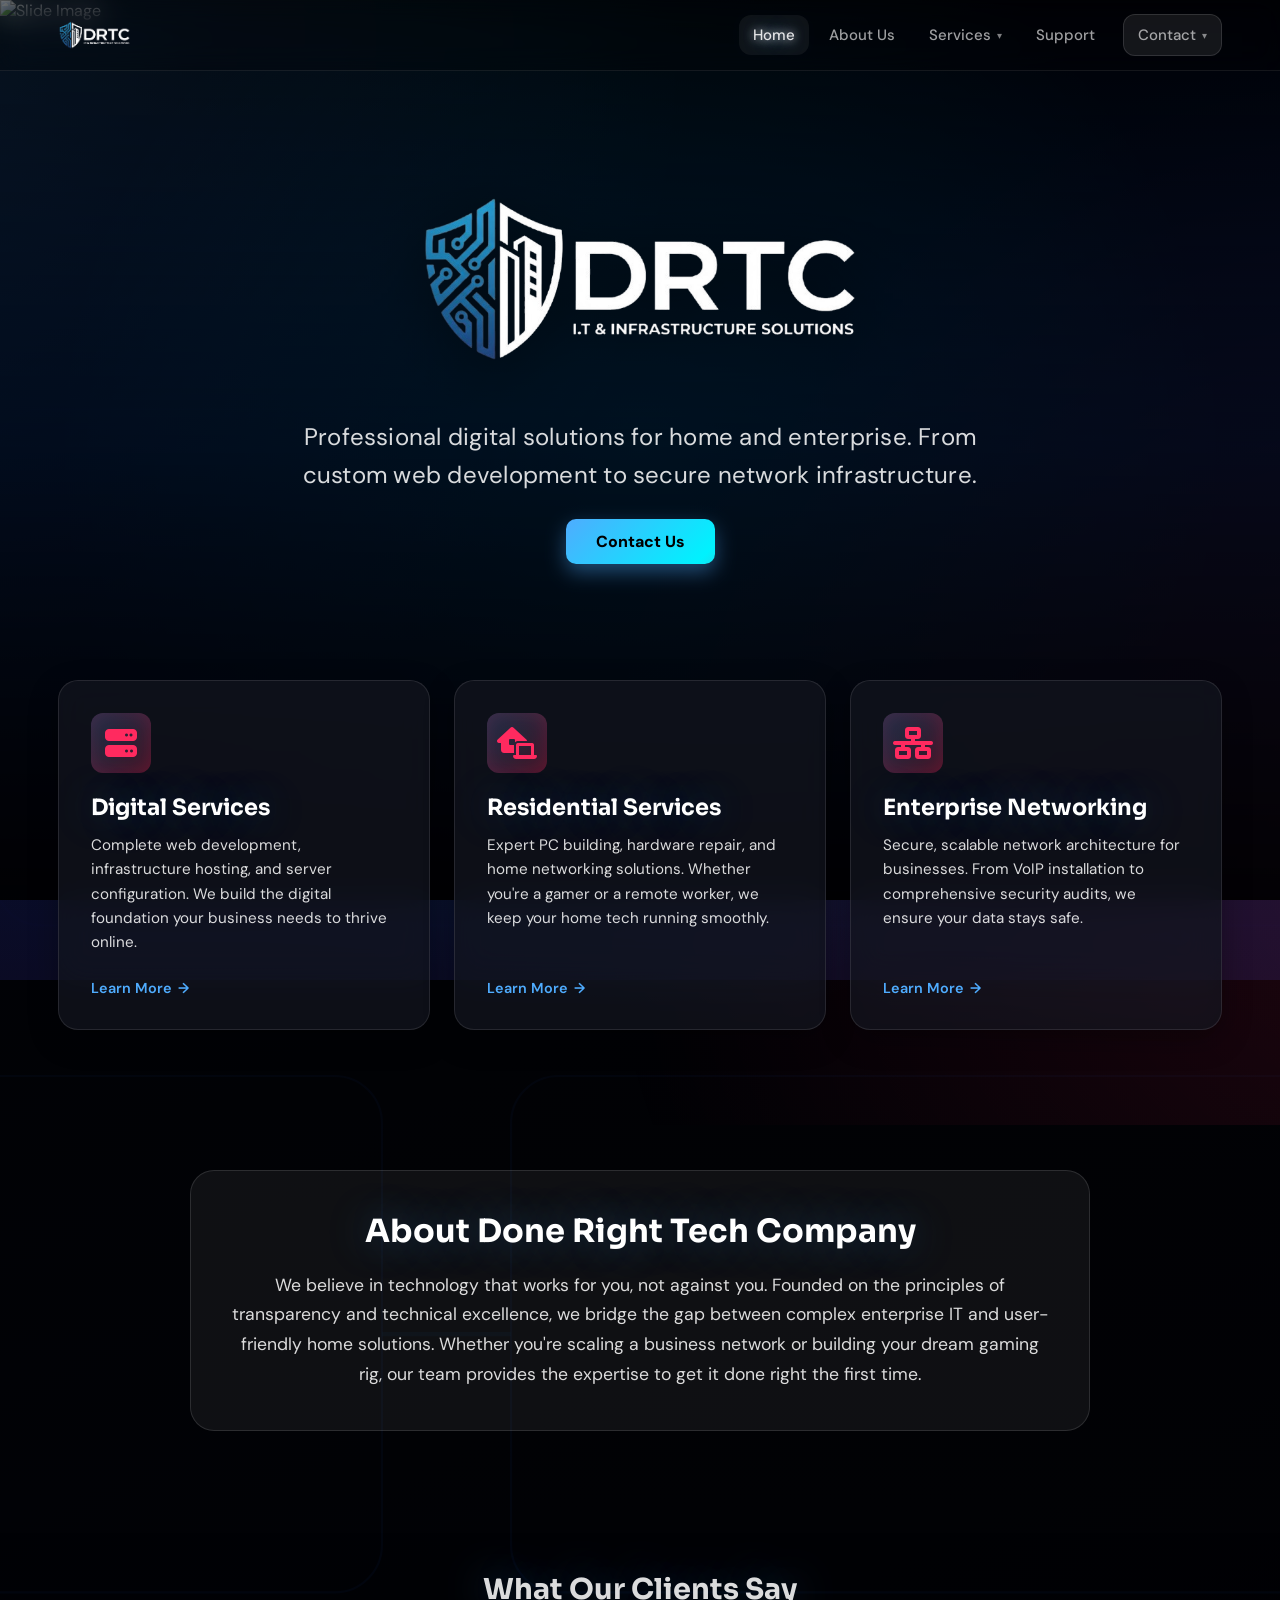
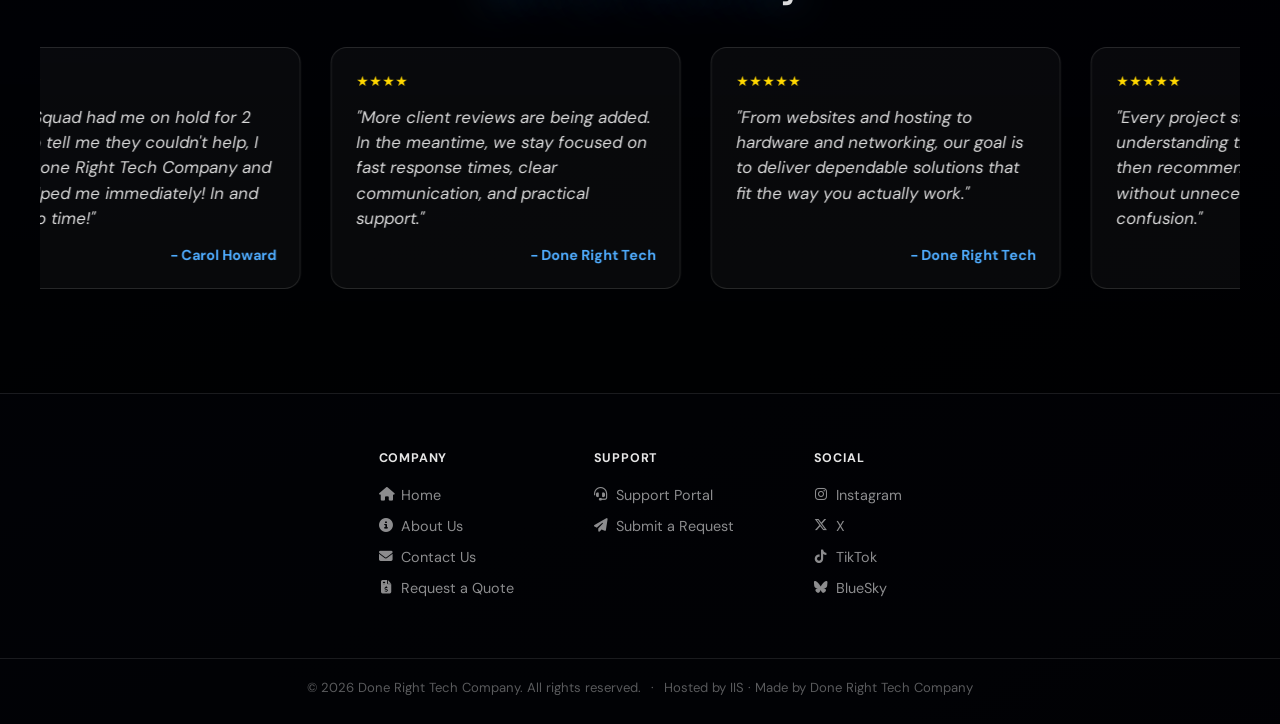
==== index.html @ 85711649 "Add files via upload" ====
<!DOCTYPE html>
<html lang="en">
<head>
    <meta charset="UTF-8">
    <meta name="viewport" content="width=device-width, initial-scale=1.0">
    <meta name="description" content="Done Right Tech Company delivers professional digital solutions for home and enterprise, custom web development, secure networking, PC building, and IT support. Right here in the Province of Nova Scotia, Canada.">
    <title>Done Right Tech Company</title>
    <link rel="icon" href="images/favicon.png" type="image/png">
    

    <link rel="stylesheet" href="css/global-spice.css?v=9">
    <link rel="stylesheet" href="css/footer.css">
    <link rel="stylesheet" href="https://cdnjs.cloudflare.com/ajax/libs/font-awesome/6.7.2/css/all.min.css">

    <link rel="stylesheet" href="css/style.css">
</head>
<body>
<a href="#main-content" class="skip-link">Skip to main content</a>
<header class="navbar" id="navbar">
  <div class="navInner">
    <a class="brand" href="index.html">
        <img src="images/DRTC-Logo.png" alt="DRTC">
        <span style="display:none;">DRTC</span>
    </a>

    <button class="hamburger" id="hamburger" aria-label="Toggle menu" aria-expanded="false">
      <span></span>
      <span></span>
      <span></span>
    </button>

    <nav class="navLinks" aria-label="Primary navigation" id="navLinks">
      <a class="navLink active" href="index.html">Home</a>
            <a class="navLink" href="pages/company/about.html">About Us</a>

      <div class="navItem hasDropdown">
                <a class="navLink navLinkBtn" href="pages/services/services.html" aria-haspopup="true">
          Services
          <span class="chev">▾</span>
        </a>
        
        <div class="dropdown" role="menu" aria-label="Services menu">

          <div class="dropItem hasSubmenu" role="none">
                        <a class="dropItemBtn mainBtn" href="pages/services/services.html#ds-main" aria-haspopup="true">
              Digital Services 
              <span class="arrow">›</span>
            </a>
            <div class="submenu" role="menu">
                            <a class="subItem" href="pages/services/services.html?open=web-development" role="menuitem">Web Development</a>
                            <a class="subItem" href="pages/services/services.html?open=infrastructure-hosting" role="menuitem">Infrastructure Hosting</a>
                            <a class="subItem" href="pages/services/services.html?open=server-configuration" role="menuitem">Server Configuration</a>
            </div>
          </div>

          <div class="dropItem hasSubmenu" role="none">
                        <a class="dropItemBtn mainBtn" href="pages/services/services.html#rs-main" aria-haspopup="true">
              Residential Services 
              <span class="arrow">›</span>
            </a>
            <div class="submenu" role="menu">
                            <a class="subItem" href="pages/services/services.html?open=pc-building" role="menuitem">PC Planning & Building</a>
                            <a class="subItem" href="pages/services/services.html?open=hardware-support" role="menuitem">Hardware Support & Repair</a>
                            <a class="subItem" href="pages/services/services.html?open=software-support" role="menuitem">Software Installation & Support</a>
            </div>
          </div>

          <div class="dropItem hasSubmenu" role="none">
                        <a class="dropItemBtn mainBtn" href="pages/services/services.html#en-main" aria-haspopup="true">
              Networking
              <span class="arrow">›</span>
            </a>
            <div class="submenu" role="menu">
                            <a class="subItem" href="pages/services/services.html?open=enterprise-networking" role="menuitem">Enterprise Networking</a>
                            <a class="subItem" href="pages/services/services.html?open=home-networking" role="menuitem">Home Networking</a>
                            <a class="subItem" href="pages/services/services.html?open=voip-setup" role="menuitem">VoIP Setup & Installation</a>
            </div>
          </div>

        </div> </div>

      <a class="navLink" href="pages/support/support.html">Support</a>
            <div class="navItem hasDropdown">
                <a class="navLink navLinkBtn cta" href="pages/company/contact.html" aria-haspopup="true">
                    Contact
                    <span class="chev">▾</span>
                </a>
                <div class="dropdown" role="menu" aria-label="Contact menu">
                    <a class="dropItem" href="pages/company/contact.html" role="menuitem">Contact Us</a>
                    <a class="dropItem" href="pages/company/request-a-quote.html" role="menuitem">Request a Quote</a>
                </div>
            </div>
    </nav>
  </div>
</header>

<main id="main-content">
    <!-- IMAGE CAROUSEL SECTION -->
    <section class="carousel-container" id="carouselContainer">
        <!-- Overlay for text readability -->
        <div class="carousel-overlay"></div>
        
        <!-- Text Content -->
        <div class="carousel-content">
            <!-- LOGO IMAGE -->
            <img src="images/DRTC-Logo.png" alt="Done Right Tech Company" class="carousel-logo">
            
            <p class="carousel-subtitle">Professional digital solutions for home and enterprise. From custom web development to secure network infrastructure.</p>
            <a href="pages/company/contact.html" class="primary-btn">Contact Us</a>
        </div>

        <!-- Slides will be injected here by Javascript -->
    </section>

    <!-- SERVICES PREVIEW SECTION -->
    <section class="section-wrapper">
        <div class="services-grid">
            
            <!-- Card 1: Digital Services -->
            <article class="service-card reveal delay-100">
                <div class="service-icon"><i class="fa-solid fa-server"></i></div>
                <h2 class="service-title">Digital Services</h2>
                <p class="service-desc">Complete web development, infrastructure hosting, and server configuration. We build the digital foundation your business needs to thrive online.</p>
                <a href="pages/services/services.html#ds-main" class="service-link">Learn More <span>&rarr;</span></a>
            </article>

            <!-- Card 2: Residential Services -->
            <article class="service-card reveal delay-200">
                <div class="service-icon"><i class="fa-solid fa-house-laptop"></i></div>
                <h2 class="service-title">Residential Services</h2>
                <p class="service-desc">Expert PC building, hardware repair, and home networking solutions. Whether you're a gamer or a remote worker, we keep your home tech running smoothly.</p>
                <a href="pages/services/services.html#rs-main" class="service-link">Learn More <span>&rarr;</span></a>
            </article>

            <!-- Card 3: Enterprise Networking -->
            <article class="service-card reveal delay-300">
                <div class="service-icon"><i class="fa-solid fa-network-wired"></i></div>
                <h2 class="service-title">Enterprise Networking</h2>
                <p class="service-desc">Secure, scalable network architecture for businesses. From VoIP installation to comprehensive security audits, we ensure your data stays safe.</p>
                <a href="pages/services/services.html#en-main" class="service-link">Learn More <span>&rarr;</span></a>
            </article>

        </div>
    </section>

    <!-- ABOUT US SECTION -->
    <section class="about-section">
        <div class="about-container reveal">
            <h2 class="about-title">About Done Right Tech Company</h2>
            <p class="about-text">
                We believe in technology that works for you, not against you. Founded on the principles of transparency and technical excellence, we bridge the gap between complex enterprise IT and user-friendly home solutions. Whether you're scaling a business network or building your dream gaming rig, our team provides the expertise to get it done right the first time.
            </p>
        </div>
    </section>

    <!-- REVIEW CAROUSEL -->
    <section id="reviews-carousel" class="reviews-section reveal delay-100" aria-label="Client reviews" role="region">
        <h3 class="reviews-header">What Our Clients Say</h3>
        <div class="reviews-slider-viewport" id="reviewsViewport" aria-label="Scrollable reviews - drag to scroll">
            <div class="reviews-slider-track" id="reviewsTrack">
                <div class="review-card">
                    <div class="stars">★★★★★</div>
                    <p class="review-text">"Geek-Squad had me on hold for 2 hours to tell me they couldn't help, I called Done Right Tech Company and they helped me immediately! In and out in no time!"</p>
                    <div class="review-author">- Carol Howard</div>
                </div>
                <div class="review-card">
                    <div class="stars">★★★★</div>
                    <p class="review-text">"More client reviews are being added. In the meantime, we stay focused on fast response times, clear communication, and practical support."</p>
                    <div class="review-author">- Done Right Tech</div>
                </div>
                <div class="review-card">
                    <div class="stars">★★★★★</div>
                    <p class="review-text">"From websites and hosting to hardware and networking, our goal is to deliver dependable solutions that fit the way you actually work."</p>
                    <div class="review-author">- Done Right Tech</div>
                </div>
                <div class="review-card">
                    <div class="stars">★★★★★</div>
                    <p class="review-text">"Every project starts with understanding the problem properly, then recommending the right fix without unnecessary upselling or confusion."</p>
                    <div class="review-author">- Done Right Tech</div>
                </div>
                <div class="review-card">
                    <div class="stars">★★★★</div>
                    <p class="review-text">"Need help with support, upgrades, or infrastructure planning? Request a quote and we will scope the work around your needs, timeline, and budget."</p>
                    <div class="review-author">- Done Right Tech</div>
                </div>
                <!-- Duplicate set for seamless loop -->
                <div class="review-card">
                    <div class="stars">★★★★★</div>
                    <p class="review-text">"Geek-Squad had me on hold for 2 hours to tell me they couldn't help, I called Done Right Tech Company and they helped me immediately! In and out in no time!"</p>
                    <div class="review-author">- Carol Howard</div>
                </div>
                <div class="review-card">
                    <div class="stars">★★★★</div>
                    <p class="review-text">"More client reviews are being added. In the meantime, we stay focused on fast response times, clear communication, and practical support."</p>
                    <div class="review-author">- Done Right Tech</div>
                </div>
                <div class="review-card">
                    <div class="stars">★★★★★</div>
                    <p class="review-text">"From websites and hosting to hardware and networking, our goal is to deliver dependable solutions that fit the way you actually work."</p>
                    <div class="review-author">- Done Right Tech</div>
                </div>
                <div class="review-card">
                    <div class="stars">★★★★★</div>
                    <p class="review-text">"Every project starts with understanding the problem properly, then recommending the right fix without unnecessary upselling or confusion."</p>
                    <div class="review-author">- Done Right Tech</div>
                </div>
                <div class="review-card">
                    <div class="stars">★★★★</div>
                    <p class="review-text">"Need help with support, upgrades, or infrastructure planning? Request a quote and we will scope the work around your needs, timeline, and budget."</p>
                    <div class="review-author">- Done Right Tech</div>
                </div>
            </div>
        </div>
    </section>

</main>

<hr style="border: none; border-top: 1px solid rgba(255,255,255,0.1); margin: 0;">

<footer style="padding: 56px 18px 0; color: rgba(255,255,255,0.55); font-size: 0.9rem; font-family: 'DM Sans', system-ui, sans-serif;">
    <div style="max-width: 1200px; margin: auto; display: flex; flex-wrap: wrap; justify-content: center; gap: 60px 80px; padding-bottom: 48px;">

        <div>
            <h4 style="color: #fff; font-size: 0.78rem; font-weight: 700; text-transform: uppercase; letter-spacing: 0.8px; margin-bottom: 20px; opacity: 0.9;">Company</h4>
            <a href="index.html" style="display:flex;align-items:center;justify-content:flex-start;gap:8px;color:rgba(255,255,255,0.55);text-decoration:none;margin-bottom:13px;transition:color 0.18s;" onmouseover="this.style.color='#fff'" onmouseout="this.style.color='rgba(255,255,255,0.55)'"><i class="fa-solid fa-house" style="font-size:0.85rem;width:14px;text-align:center;"></i>Home</a>
            <a href="pages/company/about.html" style="display:flex;align-items:center;justify-content:flex-start;gap:8px;color:rgba(255,255,255,0.55);text-decoration:none;margin-bottom:13px;transition:color 0.18s;" onmouseover="this.style.color='#fff'" onmouseout="this.style.color='rgba(255,255,255,0.55)'"><i class="fa-solid fa-circle-info" style="font-size:0.85rem;width:14px;text-align:center;"></i>About Us</a>
            <a href="pages/company/contact.html" style="display:flex;align-items:center;justify-content:flex-start;gap:8px;color:rgba(255,255,255,0.55);text-decoration:none;margin-bottom:13px;transition:color 0.18s;" onmouseover="this.style.color='#fff'" onmouseout="this.style.color='rgba(255,255,255,0.55)'"><i class="fa-solid fa-envelope" style="font-size:0.85rem;width:14px;text-align:center;"></i>Contact Us</a>
            <a href="pages/company/request-a-quote.html" style="display:flex;align-items:center;justify-content:flex-start;gap:8px;color:rgba(255,255,255,0.55);text-decoration:none;margin-bottom:13px;transition:color 0.18s;" onmouseover="this.style.color='#fff'" onmouseout="this.style.color='rgba(255,255,255,0.55)'"><i class="fa-solid fa-file-invoice-dollar" style="font-size:0.85rem;width:14px;text-align:center;"></i>Request a Quote</a>
        </div>

        <div>
            <h4 style="color: #fff; font-size: 0.78rem; font-weight: 700; text-transform: uppercase; letter-spacing: 0.8px; margin-bottom: 20px; opacity: 0.9;">Support</h4>
            <a href="pages/support/support.html" style="display:flex;align-items:center;justify-content:flex-start;gap:8px;color:rgba(255,255,255,0.55);text-decoration:none;margin-bottom:13px;transition:color 0.18s;" onmouseover="this.style.color='#fff'" onmouseout="this.style.color='rgba(255,255,255,0.55)'"><i class="fa-solid fa-headset" style="font-size:0.85rem;width:14px;text-align:center;"></i>Support Portal</a>
            <a href="pages/company/request-a-quote.html" style="display:flex;align-items:center;justify-content:flex-start;gap:8px;color:rgba(255,255,255,0.55);text-decoration:none;margin-bottom:13px;transition:color 0.18s;" onmouseover="this.style.color='#fff'" onmouseout="this.style.color='rgba(255,255,255,0.55)'"><i class="fa-solid fa-paper-plane" style="font-size:0.85rem;width:14px;text-align:center;"></i>Submit a Request</a>
        </div>

        <div>
            <h4 style="color: #fff; font-size: 0.78rem; font-weight: 700; text-transform: uppercase; letter-spacing: 0.8px; margin-bottom: 20px; opacity: 0.9;">Social</h4>
            <a href="https://www.instagram.com/donerighttechco" target="_blank" rel="noopener" style="display:flex;align-items:center;justify-content:flex-start;gap:8px;color:rgba(255,255,255,0.55);text-decoration:none;margin-bottom:13px;transition:color 0.18s;" onmouseover="this.style.color='#fff'" onmouseout="this.style.color='rgba(255,255,255,0.55)'"><i class="fa-brands fa-instagram" style="font-size:0.85rem;width:14px;text-align:center;"></i>Instagram</a>
            <a href="https://x.com/donerighttechco" target="_blank" rel="noopener" style="display:flex;align-items:center;justify-content:flex-start;gap:8px;color:rgba(255,255,255,0.55);text-decoration:none;margin-bottom:13px;transition:color 0.18s;" onmouseover="this.style.color='#fff'" onmouseout="this.style.color='rgba(255,255,255,0.55)'"><i class="fa-brands fa-x-twitter" style="font-size:0.85rem;width:14px;text-align:center;"></i>X</a>
            <a href="https://www.tiktok.com/@donerighttechco" target="_blank" rel="noopener" style="display:flex;align-items:center;justify-content:flex-start;gap:8px;color:rgba(255,255,255,0.55);text-decoration:none;margin-bottom:13px;transition:color 0.18s;" onmouseover="this.style.color='#fff'" onmouseout="this.style.color='rgba(255,255,255,0.55)'"><i class="fa-brands fa-tiktok" style="font-size:0.85rem;width:14px;text-align:center;"></i>TikTok</a>
            <a href="https://bsky.app/profile/done-righttechco.bsky.social" target="_blank" rel="noopener" style="display:flex;align-items:center;justify-content:flex-start;gap:8px;color:rgba(255,255,255,0.55);text-decoration:none;margin-bottom:13px;transition:color 0.18s;" onmouseover="this.style.color='#fff'" onmouseout="this.style.color='rgba(255,255,255,0.55)'"><i class="fa-brands fa-bluesky" style="font-size:0.85rem;width:14px;text-align:center;"></i>BlueSky</a>
        </div>

    </div>
    <div style="border-top: 1px solid rgba(255,255,255,0.1); margin: 0 -18px; padding: 20px 18px 28px; text-align: center; font-size: 0.82rem; color: rgba(255,255,255,0.35);">
        <span>&copy; 2026 Done Right Tech Company. All rights reserved.</span><span style="margin: 0 10px;">&middot;</span><span>Hosted by IIS &middot; Made by Done Right Tech Company</span>
    </div>
</footer>




    <script src="js/script.js"></script>
</body>
</html>
---- css/global-spice.css ----
﻿/* ================= GLOBAL SPICE & PIZAZZ ================= */

/* Animated drifting background orbs */
body::after {
    content: "";
    position: fixed;
    top: 50%;
    left: 50%;
    width: 150vw;
    height: 150vh;
    transform: translate(-50%, -50%);
    background: 
        radial-gradient(circle at 10% 20%, rgba(79, 172, 254, 0.15) 0%, transparent 40%),
        radial-gradient(circle at 90% 80%, rgba(255, 42, 95, 0.12) 0%, transparent 40%),
        radial-gradient(circle at 50% 50%, rgba(0, 242, 254, 0.1) 0%, transparent 50%);
    pointer-events: none;
    z-index: -1;
    animation: drift 20s infinite alternate linear;
    mix-blend-mode: screen;
}

@keyframes drift {
    0% { transform: translate(-50%, -50%) rotate(0deg) scale(1); }
    50% { transform: translate(-45%, -55%) rotate(10deg) scale(1.1); }
    100% { transform: translate(-55%, -45%) rotate(-10deg) scale(0.9); }
}

/* Enhanced bouncy card hover states with multi-color neon shadows */
.card, .service-card, .value-card, .stat-card, .team-card, .footer-col {
    transition: transform 0.4s cubic-bezier(0.175, 0.885, 0.32, 1.275), box-shadow 0.4s ease, border-color 0.4s ease !important;
}

.card:hover, .service-card:hover, .value-card:hover, .stat-card:hover, .team-card:hover, .footer-col:hover {
    box-shadow: 0 15px 35px rgba(79, 172, 254, 0.25), 0 0 25px rgba(79, 172, 254, 0.15) !important;
    border-color: rgba(79, 172, 254, 0.5) !important;
    transform: translateY(-8px) scale(1.02) !important;
}

/* Titles that pop a bit more with ambient text glow */
h1, h2, h3 {
    text-shadow: 0 0 40px rgba(79, 172, 254, 0.35);
}

/* Extra animated gradient flair on call-to-actions */
.primary-btn, .cta-btn, .services-action-btn.primary, button[type="submit"] {
    background: linear-gradient(135deg, #4facfe 0%, #00f2fe 30%, #ff2a5f 70%, #ff7b9c 100%) !important;
    background-size: 300% 300% !important;
    animation: gradientShift 6s ease infinite !important;
    border: none !important;
    box-shadow: 0 8px 20px rgba(79, 172, 254, 0.4) !important;
    color: #000 !important;
    font-weight: 800 !important;
}

.primary-btn:hover, .cta-btn:hover, .services-action-btn.primary:hover, button[type="submit"]:hover {
    box-shadow: 0 12px 30px rgba(79, 172, 254, 0.6) !important;
    transform: translateY(-4px) scale(1.05) !important;
    color: #fff !important;
}

@keyframes gradientShift {
    0% { background-position: 0% 50%; }
    50% { background-position: 100% 50%; }
    100% { background-position: 0% 50%; }
}

/* Navlink active/hover glow */
.navLink:hover, .navLink.active {
    text-shadow: 0 0 10px rgba(255, 255, 255, 0.8), 0 0 20px rgba(79, 172, 254, 0.6);
}

/* Sub-text gradient sweep to replace flat colors */
.sub-head, .subtitle, .team-role {
    background: linear-gradient(90deg, #4facfe, #ff2a5f, #4facfe);
    background-size: 200% auto;
    -webkit-background-clip: text;
    -webkit-text-fill-color: transparent;
    animation: shine 4s linear infinite;
    display: inline-block;
}

@keyframes shine {
    to { background-position: 200% center; }
}

/* Spice up the primary icons / SVGs */
.service-icon, .icon-box {
    background: linear-gradient(135deg, rgba(79, 172, 254, 0.2), rgba(255, 42, 95, 0.2)) !important;
    color: #ff2a5f !important;
    box-shadow: 0 0 20px rgba(255, 42, 95, 0.2) inset;
}

/* ========================================================= */
/* ============= UI & INFORMATION CLEANUP ================== */
/* ========================================================= */

/* Form fixes for Contact/RaQ Pages */
.form-wrapper, .call-section {
    background: #0f121a !important; /* Solid dark base to prevent transparency bleed */
    border: 1px solid rgba(79, 172, 254, 0.2);
    border-radius: 12px;
    padding: 30px;
    color: rgba(255, 255, 255, 0.9);
}

.fs-input, .fs-textarea, .form-control {
    background: rgba(0, 0, 0, 0.6) !important;
    border: 1px solid #334155 !important;
    color: #fff !important;
}

.fs-input:focus, .fs-textarea:focus, .form-control:focus {
    border-color: #4facfe !important;
    box-shadow: 0 0 10px rgba(79, 172, 254, 0.3) !important;
}

/* Service Page Heading Fixes */
.category-header h2 {
    background: none !important;
    color: #fff !important;
    -webkit-text-fill-color: #fff !important;
    text-shadow: 0 2px 10px rgba(79, 172, 254, 0.3);
}

.about-hero h1, .contact-hero h1, .hero h1 {
    background: none !important;
    color: #fff !important;
    -webkit-text-fill-color: #fff !important;
}

/* Base text contrast improvement */
p, .desc, .lead-text {
    color: rgba(255, 255, 255, 0.85) !important; 
    line-height: 1.7;
    font-size: 1.05rem;
}
/* ================= SERVICE PAGES SPECIFIC ================= */
.service-hero {
    display: flex;
    justify-content: center;
    align-items: center;
    min-height: 80vh;
    padding: 9rem 2rem 4rem; /* Top padding ensures margin below header */
}

.service-hero-content {
    background: rgba(15, 18, 26, 0.9); 
    backdrop-filter: blur(12px);
    -webkit-backdrop-filter: blur(12px);
    border: 1px solid rgba(255, 255, 255, 0.08);
    box-shadow: 0 20px 40px rgba(0,0,0,0.6);
    border-radius: 16px;
    padding: 3.5rem;
    max-width: 800px;
    width: 100%;
    text-align: center;
    position: relative;
    overflow: hidden;
    animation: fadeUp 1s ease-out forwards;
}

.service-hero-content::before {
    content: '';
    position: absolute;
    top: 0;
    left: 0;
    width: 100%;
    height: 4px;
    background: linear-gradient(90deg, #4facfe, #00f2fe);
}

.service-hero-content i.fa {
    font-size: 3.5rem;
    color: #4facfe;
    margin-bottom: 1.5rem;
    filter: drop-shadow(0 0 10px rgba(79, 172, 254, 0.4));
    display: block;
}

.service-hero-content h1 {
    font-family: 'Sora', sans-serif;
    font-size: 3rem;
    font-weight: 700;
    margin-bottom: 1.5rem;
    color: #ffffff;
    line-height: 1.2;
}

.service-hero-content p {
    font-size: 1.15rem;
    line-height: 1.7;
    color: rgba(255, 255, 255, 0.8);
    margin-bottom: 2rem;
}

.service-hero-content ul {
    list-style: none;
    text-align: left;
    margin: 0 auto 2.5rem;
    max-width: 500px;
    padding: 0;
}

.service-hero-content li {
    font-size: 1.1rem;
    margin-bottom: 1rem;
    color: rgba(255, 255, 255, 0.95);
    display: flex;
    align-items: center;
}

.service-hero-content li::before {
    content: '\2713'; /* Checkmark */
    color: #00f2fe;
    font-weight: bold;
    margin-right: 15px;
    font-size: 1.4rem;
}

.cta-group {
    display: flex;
    gap: 1.5rem;
    justify-content: center;
    flex-wrap: wrap;
    margin-top: 2rem;
}

@media (max-width: 768px) {
    .service-hero-content {
        padding: 2rem;
    }
    .service-hero-content h1 {
        font-size: 2.2rem;
    }
}
/* ================= SUPPORT PAGE SPECIFIC ================= */
.support-container {
    min-height: 100vh;
    display: flex;
    align-items: center;
    justify-content: center;
    text-align: center;
    padding: 40px 20px;
}
.support-box {
    background: rgba(15, 18, 26, 0.9);
    backdrop-filter: blur(12px);
    -webkit-backdrop-filter: blur(12px);
    border: 1px solid rgba(79, 172, 254, 0.4);
    border-radius: 16px;
    padding: 50px;
    max-width: 600px;
    box-shadow: 0 20px 40px rgba(0,0,0,0.6), 0 0 40px rgba(79, 172, 254, 0.1);
}
.support-box h1 {
    color: #fff;
    margin-bottom: 20px;
    font-size: 2.2rem;
    font-family: 'Sora', sans-serif;
}
.support-box p {
    color: rgba(255, 255, 255, 0.8);
    margin-bottom: 30px;
    font-size: 1.1rem;
    line-height: 1.6;
}
.status-badge {
    display: inline-block;
    background: rgba(234, 0, 42, 0.1);
    color: #ff3366;
    border: 1px solid rgba(234, 0, 42, 0.3);
    padding: 8px 16px;
    border-radius: 20px;
    font-weight: 600;
    margin-bottom: 20px;
    text-transform: uppercase;
    letter-spacing: 1px;
    font-size: 0.85rem;
}
---- css/footer.css ----
/* Make sure footer aligns to bottom */
body { display: flex; flex-direction: column; min-height: 100vh; }
.site-footer { margin-top: auto; }
/* ================= GLOBAL FOOTER STYLES ================= */
.site-footer {
    padding: 28px 20px 18px;
    color: var(--muted, rgba(255, 255, 255, 0.6));
    font-size: 14px;
    border-top: 1px solid var(--border, rgba(255, 255, 255, 0.12));
    background: linear-gradient(180deg, rgba(6, 10, 18, 0.78), rgba(2, 5, 10, 0.94));
}

.footer-grid {
    max-width: 1320px;
    margin: auto;
    display: grid;
    grid-template-columns: minmax(0, 1.15fr) repeat(3, minmax(0, 1fr));
    gap: 18px;
    align-items: stretch;
}

.footer-col {
    background: rgba(255, 255, 255, 0.035);
    border: 1px solid rgba(255, 255, 255, 0.08);
    border-radius: 18px;
    padding: 18px;
    display: flex;
    flex-direction: column;
    gap: 10px;
}

.footer-col h4 {
    font-family: 'Sora', system-ui, -apple-system, Segoe UI, Roboto, Arial;
    color: #fff;
    font-size: 0.9rem;
    margin-bottom: 4px;
    text-transform: uppercase;
    letter-spacing: 0.45px;
}

.footer-summary {
    color: var(--muted, rgba(255, 255, 255, 0.6));
    line-height: 1.7;
    max-width: 34ch;
    margin-bottom: 6px;
}

.footer-link-group,
.footer-social-stack {
    display: grid;
    gap: 10px;
}

.footer-link i,
.footer-social-link i {
    width: 28px;
    height: 28px;
    display: inline-flex;
    align-items: center;
    justify-content: center;
    border-radius: 9px;
    background: linear-gradient(135deg, rgba(79, 172, 254, 0.22), rgba(0, 242, 254, 0.08));
    border: 1px solid rgba(79, 172, 254, 0.24);
    box-shadow: inset 0 0 18px rgba(79, 172, 254, 0.08);
    color: #fff;
    font-size: 0.92rem;
    flex-shrink: 0;
}

.footer-link,
.footer-social-link {
    display: inline-flex;
    align-items: center;
    gap: 10px;
    color: var(--text, rgba(255, 255, 255, 0.86));
    min-width: 0;
    transition: color 0.18s ease, transform 0.18s ease;
    text-decoration: none;
}



.footer-link:hover,
.footer-social-link:hover {
    color: #fff;
    transform: translateX(2px);
}



.footer-bottom {
    max-width: 1320px;
    margin: 14px auto 0;
    padding-top: 12px;
    display: flex;
    justify-content: space-between;
    gap: 12px;
    align-items: flex-end;
    color: var(--muted, rgba(255, 255, 255, 0.6));
    font-size: 13px;
    border-top: 1px solid rgba(255, 255, 255, 0.08);
}

.footer-copy {
    text-align: left;
    margin: 0;
}

.footer-note {
    text-align: right;
    line-height: 1.45;
    margin: 0;
}

@media (max-width: 980px) {
    .footer-grid {
        grid-template-columns: repeat(2, minmax(0, 1fr));
    }
}

@media (max-width: 560px) {
    .footer-grid {
        grid-template-columns: 1fr;
    }
    .footer-col {
        padding: 16px;
    }
    .footer-bottom {
        flex-direction: column;
        align-items: flex-start;
    }
    .footer-note {
        text-align: left;
    }
}

@media (max-width: 640px) {
    .site-footer {
        padding: 32px 18px;
        font-size: 14px;
        color: var(--muted, rgba(255, 255, 255, 0.6));
        border-top: 1px solid var(--border, rgba(255, 255, 255, 0.12));
        background: rgba(0,0,0,0.4);
    }
}
---- css/style.css ----
@import url("https://fonts.googleapis.com/css2?family=DM+Sans:ital,opsz,wght@0,9..40,400;0,9..40,600;0,9..40,700;1,9..40,400&family=Sora:wght@400;500;600;700&display=swap");

        /** Base **/
        *, ::before, ::after { box-sizing: border-box; }
        * { border: 0; margin: 0; padding: 0; }

        body {
            -webkit-font-smoothing: antialiased;
            font-family: 'DM Sans', system-ui, -apple-system, Segoe UI, Roboto, Arial;
            font-optical-sizing: auto;
            font-style: normal;
            background: #07080d;
            color: rgba(255, 255, 255, 0.86);
            min-height: 100vh;
            overflow-x: hidden; /* Prevent horizontal scrollbar from marquee */
            position: relative;
            z-index: 0;
        }

        body::before {
            content: "";
            position: fixed;
            inset: -80px;
            background: linear-gradient(180deg, rgba(0,0,0,0.82) 0%, rgba(0,26,77,0.78) 50%, rgba(13,13,43,0.84) 100%), url('images/bg-home.svg') center / cover no-repeat;
            pointer-events: none;
            z-index: -1;
            transform: translateZ(0);
            will-change: transform;
        }

        html { }

        button, input, textarea, select {
            font-family: inherit; font-size: 100%; line-height: inherit; color: inherit;
            background: transparent; 
        }

        a { color: inherit; text-decoration: none; }
        a:focus-visible, button:focus-visible, .navLink:focus-visible, .primary-btn:focus-visible {
            outline: 2px solid var(--primary);
            outline-offset: 3px;
        }
        .skip-link {
            position: absolute;
            top: -100px;
            left: 16px;
            z-index: 1000;
            padding: 12px 20px;
            background: var(--primary);
            color: #000;
            font-weight: 700;
            border-radius: 8px;
            transition: top 0.2s ease;
        }
        .skip-link:focus { top: 16px; }

        /* --- THEME VARIABLES --- */
        :root {
            --bg: #07080d;
            --panel: rgba(255, 255, 255, 0.06);
            --panel2: rgba(255, 255, 255, 0.08);
            --text: rgba(255, 255, 255, 0.86);
            --muted: rgba(255, 255, 255, 0.62);
            --border: rgba(255, 255, 255, 0.12);
            --shadow: 0 18px 50px rgba(0, 0, 0, 0.55);
            --primary: #4facfe;
            --primary-gradient: linear-gradient(135deg, #4facfe 0%, #00f2fe 100%);
        }

        /* ================= NAVBAR ================= */
        .navbar {
            position: fixed;
            top: 0; left: 0; right: 0;
            z-index: 100;
            background: rgba(0, 0, 0, .25);
            backdrop-filter: blur(14px);
            -webkit-backdrop-filter: blur(14px);
            border-bottom: 1px solid rgba(255, 255, 255, .08);
            transition: transform 240ms ease;
        }

        .navbar.isHidden { transform: translateY(-110%); }

        .navInner {
            max-width: 1200px; margin: auto; padding: 14px 18px;
            display: flex; align-items: center; justify-content: space-between;
        }

        .brand { display: flex; align-items: center; font-weight: 700; font-size: 1.25rem; }
        .brand img { max-height: 40px; width: auto; margin-right: 10px; }
        .brand span { color: #fff; }

        .navLinks { display: flex; align-items: center; gap: 6px; }

        .navLink {
            padding: 10px 14px; border-radius: 12px; color: var(--muted);
            font-size: 15px; font-weight: 500; transition: .18s; cursor: pointer; white-space: nowrap;
            background: transparent;
        }
        .navLink:hover, .navLink.active { color: var(--text); background: var(--panel); }

        .navLinkBtn { display: inline-flex; align-items: center; gap: 6px; }
        .chev { font-size: 10px; opacity: .8; transition: transform 0.2s ease; }
        
        .cta {
            background: var(--panel2); border: 1px solid var(--border); margin-left: 8px;
        }
        .cta:hover { background: rgba(255,255,255,0.15); border-color: rgba(255,255,255,0.3); }

        /* Dropdowns */
        .navItem { position: relative; }
        
        /* The Main Dropdown Container */
        .dropdown {
            position: absolute;
            top: 100%; /* Align to bottom of parent */
            margin-top: 4px; /* Visual gap */
            left: 0;
            min-width: 240px;
            background: #12141e;
            border: 1px solid var(--border);
            border-radius: 14px;
            box-shadow: var(--shadow);
            padding: 6px;
            opacity: 0;
            transform: translateY(10px);
            pointer-events: none;
            display: flex; flex-direction: column; gap: 2px;
            /* Transition moved to media query for desktop sticky effect */
        }

        /* Submenus (Flyout to the right) */
        .submenu {
            position: absolute;
            top: -6px; 
            left: 100%; 
            margin-left: 4px;
            min-width: 220px;
            background: #12141e;
            border: 1px solid var(--border);
            border-radius: 14px;
            box-shadow: var(--shadow);
            padding: 6px;
            opacity: 0;
            pointer-events: none;
            transform: translateX(-10px);
            display: flex; flex-direction: column; gap: 2px;
            /* Transition moved to media query */
        }

        /* --- DESKTOP HOVER LOGIC (The "Sticky" Fix) --- */
        @media (min-width: 641px) {
            
            /* 1. Add Transitions with Delay (The "Grace Period") */
            /* When mouse leaves, wait 0.15s before hiding */
            .dropdown, .submenu {
                transition: opacity 0.2s ease 0.15s, transform 0.2s ease 0.15s, visibility 0s linear 0.15s;
            }

            /* When hovering, show immediately (0s delay) */
            .hasDropdown:hover .dropdown,
            .hasDropdown:focus-within .dropdown,
            .dropItem.hasSubmenu:hover .submenu,
            .dropItem.hasSubmenu:focus-within .submenu {
                opacity: 1; 
                pointer-events: auto; 
                transform: translateY(0);
                transition: opacity 0.2s ease 0s, transform 0.2s ease 0s;
            }

            .dropItem.hasSubmenu:hover .submenu {
                transform: translateX(0);
            }

            .hasDropdown:hover .chev { transform: rotate(180deg); }


            /* 2. Add Invisible Bridges (Fill the Gaps) */
            
            /* Bridge for Top-Level Dropdown */
            .dropdown::before {
                content: '';
                position: absolute;
                top: -20px; /* Stretch up to touch the nav button */
                left: 0;
                width: 100%;
                height: 20px;
                background: transparent; /* Invisible */
            }

            /* Bridge for Submenu */
            .submenu::before {
                content: '';
                position: absolute;
                top: 0;
                left: -20px; /* Stretch left to touch the parent item */
                width: 20px;
                }
        }

        .dropItem, .dropItemBtn {
            display: flex; align-items: center; justify-content: space-between;
            padding: 10px 12px; border-radius: 10px; color: var(--muted);
            font-size: 14px; transition: .16s; text-align: left; width: 100%;
            background: transparent; border: none; cursor: pointer; font-family: inherit;
        }

        .dropItem:hover, .dropItemBtn:hover { background: var(--panel); color: var(--text); }
        .dropItem.hasSubmenu { position: relative; padding: 0; }
        .hasSubmenu .mainBtn { padding: 10px 12px; width: 100%; }

        .arrow { font-size: 14px; line-height: 1; }

        .subItem {
            display: block; padding: 10px 12px; border-radius: 10px;
            color: var(--muted); font-size: 14px; transition: .16s;
        }
        .subItem:hover { background: var(--panel); color: var(--text); }

        /* Hamburger */
        .hamburger {
            display: none; flex-direction: column; justify-content: center; gap: 6px;
            cursor: pointer; background: none; border: none; padding: 10px; z-index: 101;
        }
        .hamburger span {
            width: 24px; height: 2px; background: var(--text);
            transition: all 0.3s cubic-bezier(0.4, 0, 0.2, 1); border-radius: 4px;
        }
        .hamburger.active span:nth-child(1) { transform: rotate(45deg) translate(6px, 6px); }
        .hamburger.active span:nth-child(2) { opacity: 0; transform: translateX(-10px); }
        .hamburger.active span:nth-child(3) { transform: rotate(-45deg) translate(5px, -5px); }

        /* Mobile � match desktop design (same vars, blur, borders) */
        @media (max-width: 640px) {
            .navbar {
                background: rgba(0, 0, 0, 0.4);
                backdrop-filter: blur(14px);
                -webkit-backdrop-filter: blur(14px);
                border-bottom: 1px solid var(--border);
            }
            .hamburger { display: flex; }
            .navLinks {
                position: absolute; top: 100%; left: 0; right: 0;
                background: var(--bg);
                backdrop-filter: blur(14px);
                -webkit-backdrop-filter: blur(14px);
                border-bottom: 1px solid var(--border);
                flex-direction: column; align-items: flex-start;
                padding: 14px 18px 24px 18px; gap: 6px;
                opacity: 0; visibility: hidden; transform: translateY(-10px);
                transition: all 0.3s cubic-bezier(0.4, 0, 0.2, 1);
                max-height: 85vh; overflow-y: auto;
                box-shadow: var(--shadow);
            }
            .navLinks.active {
                opacity: 1; visibility: visible; transform: translateY(0);
            }
            .navLink, .navItem { width: 100%; }
            .navLink { padding: 10px 14px; border-radius: 12px; }
            .cta {
                margin-left: 0; margin-top: 8px; text-align: center; justify-content: center;
                background: var(--panel2); border: 1px solid var(--border);
            }
            .dropdown {
                position: static; width: 100%; opacity: 1; transform: none; pointer-events: auto;
                background: var(--panel); border: 1px solid var(--border);
                border-radius: 14px; padding: 6px; margin-top: 6px;
                display: none; box-shadow: none;
            }
            .submenu {
                position: static; width: auto; opacity: 1; transform: none; pointer-events: auto;
                background: transparent; border: none; box-shadow: none; display: none;
                margin-left: 12px; padding-left: 12px;
                border-left: 1px solid var(--border); margin-top: 2px;
            }
            .dropItem.hasSubmenu { display: block; }
            .navItem.open > .dropdown { display: flex; animation: slideDown 0.2s ease forwards; }
            .dropItem.open > .submenu { display: flex; }
            .navLinkBtn, .dropItemBtn { justify-content: space-between; }
            .navItem.open .chev { transform: rotate(180deg); }
            .dropItem.open .arrow { transform: rotate(90deg); }
            @keyframes slideDown {
                from { opacity: 0; transform: translateY(-5px); }
                to { opacity: 1; transform: translateY(0); }
            }
        }

        /* ================= CAROUSEL ================= */
        .carousel-container {
            position: relative;
            width: 100%;
            height: 100vh; /* Full viewport height for impact */
            min-height: 600px;
            overflow: hidden;
            display: flex;
            align-items: center;
            justify-content: center;
        }

        .carousel-slide {
            position: absolute;
            top: 0; left: 0; width: 100%; min-height: 100vh;
            opacity: 0;
            transition: opacity 1s ease-in-out;
            z-index: 1;
        }

        .carousel-slide.active { opacity: 1; }

        /* The Magic: This crops the image to fill the screen */
        .carousel-slide img {
            width: 100%;
            min-height: 100vh;
            object-fit: cover;
            object-position: center;
            display: block;
        }

        /* Dark overlay for readability */
        .carousel-overlay {
            position: absolute;
            top: 0; left: 0; right: 0; bottom: 0;
            background: linear-gradient(180deg, rgba(0,0,0,0.3) 0%, rgba(0,0,0,0.6) 50%, rgba(0,0,0,0.9) 100%);
            z-index: 2;
            pointer-events: none; /* Let clicks pass through if needed */
        }

        .carousel-content {
            position: relative;
            z-index: 3;
            text-align: center;
            padding: 0 20px;
            margin-top: 0; /* Reduced from 60px to remove extra space */
            display: flex;
            flex-direction: column;
            align-items: center;
        }

        .carousel-logo {
            max-width: 80%; /* responsive */
            width: 450px; /* Base width */
            height: auto;
            margin-bottom: 24px;
            filter: drop-shadow(0 10px 30px rgba(0,0,0,0.6)); /* Shadow for depth against backgrounds */
        }

        .carousel-subtitle {
            font-size: clamp(18px, 4vw, 24px);
            color: rgba(255,255,255,0.92);
            max-width: 700px;
            margin: 0 auto 32px auto;
            line-height: 1.6;
            letter-spacing: 0.01em;
        }

        .primary-btn {
            display: inline-block;
            background: var(--primary-gradient);
            color: #000;
            font-weight: 700;
            padding: 14px 32px;
            border-radius: 50px;
            font-size: 16px;
            transition: transform 0.2s, box-shadow 0.2s;
            box-shadow: 0 4px 15px rgba(79, 172, 254, 0.4);
        }
        .primary-btn:hover {
            transform: translateY(-2px);
            box-shadow: 0 8px 25px rgba(79, 172, 254, 0.6);
        }
        @media (prefers-reduced-motion: reduce) {
            .primary-btn:hover { transform: none; }
        }

        /* Hero carousel controls */
        .carousel-controls {
            position: absolute;
            bottom: 32px;
            left: 50%;
            transform: translateX(-50%);
            z-index: 4;
            display: flex;
            align-items: center;
            gap: 12px;
        }
        .carousel-arrow {
            width: 48px;
            height: 48px;
            border-radius: 50%;
            border: 1px solid rgba(255,255,255,0.3);
            background: rgba(0,0,0,0.3);
            color: #fff;
            cursor: pointer;
            display: flex;
            align-items: center;
            justify-content: center;
            font-size: 24px;
            line-height: 1;
            transition: background 0.2s, border-color 0.2s;
        }
        .carousel-arrow:hover {
            background: rgba(255,255,255,0.15);
            border-color: rgba(255,255,255,0.5);
        }
        .carousel-dots {
            display: flex;
            align-items: center;
            gap: 8px;
        }
        .carousel-dot {
            width: 10px;
            height: 10px;
            border-radius: 50%;
            border: none;
            background: rgba(255,255,255,0.4);
            cursor: pointer;
            padding: 0;
            transition: background 0.2s, transform 0.2s;
        }
        .carousel-dot:hover { background: rgba(255,255,255,0.6); }
        .carousel-dot.active {
            background: var(--primary);
            transform: scale(1.2);
        }

        /* ================= SERVICES SECTION ================= */
        .section-wrapper {
            position: relative;
            z-index: 10;
            margin-top: -100px; /* Overlap the carousel slightly */
            padding-bottom: 80px;
        }

        @media (min-width: 641px) {
            .carousel-content {
                transform: translateY(-90px);
            }

            .carousel-logo {
                margin-bottom: 16px;
            }

            .carousel-subtitle {
                margin-bottom: 24px;
            }

            .section-wrapper {
                margin-top: -220px;
            }
        }

        .services-grid {
            display: grid;
            grid-template-columns: repeat(auto-fit, minmax(300px, 1fr));
            gap: 24px;
            max-width: 1200px;
            margin: 0 auto;
            padding: 0 18px;
        }

        .service-card {
            background: rgba(18, 20, 30, 0.75);
            backdrop-filter: blur(16px);
            -webkit-backdrop-filter: blur(16px);
            border: 1px solid rgba(255, 255, 255, 0.1);
            border-radius: 20px;
            padding: 32px;
            transition: transform 0.3s ease, border-color 0.3s ease;
            box-shadow: 0 10px 30px rgba(0,0,0,0.3);
            display: flex;
            flex-direction: column;
            align-items: flex-start;
        }

        .service-card:hover {
            transform: translateY(-8px);
            border-color: rgba(79, 172, 254, 0.5);
        }

        .service-icon {
            font-size: 2rem;
            margin-bottom: 20px;
            background: rgba(255,255,255,0.05);
            width: 60px; height: 60px;
            display: flex; align-items: center; justify-content: center;
            border-radius: 12px;
            color: var(--primary);
        }

        .service-title {
            font-family: 'Sora', sans-serif;
            font-size: 1.4rem;
            font-weight: 700;
            margin-bottom: 12px;
            color: #fff;
        }

        .service-desc {
            font-size: 0.95rem;
            color: var(--muted);
            line-height: 1.6;
            margin-bottom: 24px;
            flex-grow: 1;
        }

        .service-link {
            color: var(--primary);
            font-weight: 600;
            font-size: 0.9rem;
            display: flex; align-items: center; gap: 6px;
            transition: gap 0.2s;
        }
        .service-link:hover { gap: 10px; }

        /* Icon styling helper (using simple svgs inline) */
        .icon-svg { width: 32px; height: 32px; fill: currentColor; }

        /* ================= ANIMATIONS & EFFECTS ================= */
        .reveal {
            opacity: 0;
            transform: translateY(40px);
            transition: all 0.8s cubic-bezier(0.5, 0, 0, 1);
        }
        .reveal.active {
            opacity: 1;
            transform: translateY(0);
        }
        .delay-100 { transition-delay: 100ms; }
        .delay-200 { transition-delay: 200ms; }
        .delay-300 { transition-delay: 300ms; }

        /* ================= ABOUT SECTION ================= */
        .about-section {
            padding: 60px 20px 100px;
            text-align: center;
        }

        .about-container {
            max-width: 900px;
            margin: 0 auto;
            background: var(--panel);
            border: 1px solid var(--border);
            border-radius: 24px;
            padding: 40px;
            backdrop-filter: blur(10px);
        }

        .about-title {
            font-family: 'Sora', sans-serif;
            font-size: 2rem;
            margin-bottom: 20px;
            color: #fff;
        }

        .about-text {
            color: var(--muted);
            font-size: 1.1rem;
            line-height: 1.7;
        }

        /* ================= REVIEWS SLIDER ================= */
        .reviews-section {
            padding: 40px 0 80px 0;
            background: linear-gradient(to bottom, transparent, rgba(0,0,0,0.5));
            overflow: hidden;
        }
        
        .reviews-header {
            font-family: 'Sora', sans-serif;
            text-align: center;
            margin-bottom: 40px;
            font-size: 1.8rem;
            color: var(--text);
            font-weight: 700;
        }

        .reviews-slider-viewport {
            width: 100%;
            max-width: 1200px;
            margin: 0 auto 24px;
            overflow: hidden;
            cursor: grab;
            touch-action: pan-y;
            user-select: none;
        }
        .reviews-slider-viewport:active {
            cursor: grabbing;
        }
        .reviews-slider-viewport * {
            user-select: none;
        }

        .reviews-slider-track {
            display: flex;
            width: max-content;
            gap: 30px;
            will-change: transform;
        }
        .reviews-slider-track.is-dragging {
            cursor: grabbing;
        }

        .review-card {
            width: 350px;
            background: rgba(255,255,255,0.03);
            border: 1px solid var(--border);
            padding: 24px;
            border-radius: 16px;
            flex-shrink: 0; /* Prevent shrinking */
            display: flex;
            flex-direction: column;
            gap: 15px;
        }
        
        .review-text {
            color: var(--muted);
            font-style: italic;
            line-height: 1.5;
            flex-grow: 1;
        }

        .review-author {
            color: var(--primary);
            font-weight: 700;
            font-size: 0.9rem;
            text-align: right;
        }

        .stars {
            color: #ffd700;
            font-size: 0.9rem;
        }

        /* ================= MOBILE � sections match desktop style ================= */
        @media (max-width: 640px) {
            .carousel-container {
                height: 74vh;
                height: 74dvh;
                min-height: 420px;
            }
            .carousel-content { padding: 0 18px; }
            .carousel-logo { max-width: 80%; width: 220px; margin-bottom: 14px; }
            .carousel-subtitle {
                font-size: clamp(15px, 3.8vw, 18px);
                margin-bottom: 16px;
                max-width: 520px;
                line-height: 1.45;
            }
            .primary-btn { padding: 10px 22px; font-size: 14px; }
            .carousel-controls { bottom: 14px; }

            .section-wrapper {
                margin-top: -60px;
                padding-bottom: 60px;
            }
            .services-grid {
                grid-template-columns: 1fr;
                gap: 20px;
                padding: 0 18px;
            }
            .service-card {
                padding: 24px 20px;
                border-radius: 20px;
                border: 1px solid var(--border);
                background: rgba(18, 20, 30, 0.75);
                backdrop-filter: blur(16px);
                -webkit-backdrop-filter: blur(16px);
            }
            .service-icon { width: 56px; height: 56px; margin-bottom: 16px; border-radius: 12px; }
            .service-title { font-family: 'Sora', sans-serif; font-size: 1.25rem; }
            .service-desc { font-size: 0.95rem; }
            .service-link { color: var(--primary); }

            .about-section { padding: 40px 18px 80px; }
            .about-container {
                padding: 28px 20px;
                border-radius: 20px;
                border: 1px solid var(--border);
                background: var(--panel);
                backdrop-filter: blur(10px);
            }
            .about-title { font-family: 'Sora', sans-serif; font-size: 1.6rem; margin-bottom: 16px; }
            .about-text { font-size: 1rem; line-height: 1.7; }

            .reviews-section {
                padding: 32px 0 60px;
                background: linear-gradient(to bottom, transparent, rgba(0,0,0,0.5));
            }
            .reviews-header {
                font-family: 'Sora', sans-serif;
                font-size: 1.5rem;
                margin-bottom: 28px;
                color: var(--text);
            }
            .reviews-slider-viewport {
                margin: 0 18px 20px;
                padding: 0;
            }
            .review-card {
                width: 350px;
                padding: 20px 18px;
                border-radius: 16px;
                border: 1px solid var(--border);
                background: rgba(255,255,255,0.03);
            }
            .review-text { font-size: 0.95rem; }
            .review-author { color: var(--primary); font-weight: 700; }


        }
@import url("https://fonts.googleapis.com/css2?family=DM+Sans:ital,opsz,wght@0,9..40,400;0,9..40,600;0,9..40,700;1,9..40,400&family=Sora:wght@400;500;600;700&display=swap");

        /** Base **/
        *, ::before, ::after { box-sizing: border-box; }
        * { border: 0; margin: 0; padding: 0; }

        body {
            -webkit-font-smoothing: antialiased;
            font-family: 'DM Sans', system-ui, -apple-system, Segoe UI, Roboto, Arial;
            font-optical-sizing: auto;
            font-style: normal;
            background: linear-gradient(180deg, rgba(0,0,0,0.82) 0%, rgba(0,26,77,0.78) 50%, rgba(13,13,43,0.84) 100%), url('../../images/bg-about.svg') center / cover no-repeat;
            background-attachment: fixed;
            color: rgba(255, 255, 255, 0.86);
            }

        html { }

        button, input, textarea, select {
            font-family: inherit; font-size: 100%; line-height: inherit; color: inherit;
            background: transparent; 
        }

        a { color: inherit; text-decoration: none; }
        a:focus-visible, button:focus-visible, .navLink:focus-visible, .primary-btn:focus-visible {
            outline: 2px solid var(--primary);
            outline-offset: 3px;
        }
        .skip-link {
            position: absolute;
            top: -100px;
            left: 16px;
            z-index: 1000;
            padding: 12px 20px;
            background: var(--primary);
            color: #000;
            font-weight: 700;
            border-radius: 8px;
            transition: top 0.2s ease;
        }
        .skip-link:focus { top: 16px; }
        h1, h2, h3, h4, h5, h6 { color: #fff; font-weight: 700; }

        /* --- THEME VARIABLES --- */
        :root {
            --bg: #07080d;
            --panel: rgba(255, 255, 255, 0.06);
            --panel2: rgba(255, 255, 255, 0.08);
            --panel-hover: rgba(255, 255, 255, 0.12);
            --text: rgba(255, 255, 255, 0.86);
            --muted: rgba(255, 255, 255, 0.62);
            --border: rgba(255, 255, 255, 0.12);
            --shadow: 0 18px 50px rgba(0, 0, 0, 0.55);
            --primary: #4facfe;
            --primary-gradient: linear-gradient(135deg, #4facfe 0%, #00f2fe 100%);
            --accent-gradient: linear-gradient(135deg, #ff9a9e 0%, #fecfef 99%, #fecfef 100%);
        }

        /* ================= NAVBAR ================= */
        .navbar {
            position: fixed;
            top: 0; left: 0; right: 0;
            z-index: 100;
            background: rgba(0, 0, 0, .25);
            backdrop-filter: blur(14px);
            -webkit-backdrop-filter: blur(14px);
            border-bottom: 1px solid rgba(255, 255, 255, .08);
            transition: transform 240ms ease;
        }

        .navbar.isHidden { transform: translateY(-110%); }

        .navInner {
            max-width: 1200px; margin: auto; padding: 14px 18px;
            display: flex; align-items: center; justify-content: space-between;
        }

        .brand { display: flex; align-items: center; font-weight: 700; font-size: 1.25rem; }
        .brand img { max-height: 40px; width: auto; margin-right: 10px; }
        .brand span { color: #fff; }

        .navLinks { display: flex; align-items: center; gap: 6px; }

        .navLink {
            padding: 10px 14px; border-radius: 12px; color: var(--muted);
            font-size: 15px; font-weight: 500; transition: .18s; cursor: pointer; white-space: nowrap;
            background: transparent;
        }
        .navLink:hover, .navLink.active { color: var(--text); background: var(--panel); }

        .navLinkBtn { display: inline-flex; align-items: center; gap: 6px; }
        .chev { font-size: 10px; opacity: .8; transition: transform 0.2s ease; }
        
        .cta {
            background: var(--panel2); border: 1px solid var(--border); margin-left: 8px;
        }
        .cta:hover { background: rgba(255,255,255,0.15); border-color: rgba(255,255,255,0.3); }

        /* Dropdowns */
        .navItem { position: relative; }
        
        .dropdown {
            position: absolute;
            top: 100%; margin-top: 4px; left: 0;
            min-width: 240px;
            background: #12141e;
            border: 1px solid var(--border);
            border-radius: 14px;
            box-shadow: var(--shadow);
            padding: 6px;
            opacity: 0;
            transform: translateY(10px);
            pointer-events: none;
            display: flex; flex-direction: column; gap: 2px;
        }

        .submenu {
            position: absolute;
            top: -6px; left: 100%; margin-left: 4px;
            min-width: 220px;
            background: #12141e;
            border: 1px solid var(--border);
            border-radius: 14px;
            box-shadow: var(--shadow);
            padding: 6px;
            opacity: 0;
            pointer-events: none;
            transform: translateX(-10px);
            display: flex; flex-direction: column; gap: 2px;
        }

        @media (min-width: 641px) {
            .dropdown, .submenu {
                transition: opacity 0.2s ease 0.15s, transform 0.2s ease 0.15s, visibility 0s linear 0.15s;
            }
            .hasDropdown:hover .dropdown, .hasDropdown:focus-within .dropdown,
            .dropItem.hasSubmenu:hover .submenu, .dropItem.hasSubmenu:focus-within .submenu {
                opacity: 1; pointer-events: auto; transform: translateY(0);
                transition: opacity 0.2s ease 0s, transform 0.2s ease 0s;
            }
            .dropItem.hasSubmenu:hover .submenu { transform: translateX(0); }
            .hasDropdown:hover .chev { transform: rotate(180deg); }
            .dropdown::before { content: ''; position: absolute; top: -20px; left: 0; width: 100%; height: 20px; background: transparent; }
            .submenu::before { content: ''; position: absolute; top: 0; left: -20px; width: 20px; }
        }

        .dropItem, .dropItemBtn {
            display: flex; align-items: center; justify-content: space-between;
            padding: 10px 12px; border-radius: 10px; color: var(--muted);
            font-size: 14px; transition: .16s; text-align: left; width: 100%;
            background: transparent; border: none; cursor: pointer; font-family: inherit;
        }
        .dropItem:hover, .dropItemBtn:hover { background: var(--panel); color: var(--text); }
        .dropItem.hasSubmenu { position: relative; padding: 0; }
        .hasSubmenu .mainBtn { padding: 10px 12px; width: 100%; }
        .arrow { font-size: 14px; line-height: 1; }
        .subItem { display: block; padding: 10px 12px; border-radius: 10px; color: var(--muted); font-size: 14px; transition: .16s; }
        .subItem:hover { background: var(--panel); color: var(--text); }

        .hamburger {
            display: none; flex-direction: column; justify-content: center; gap: 6px;
            cursor: pointer; background: none; border: none; padding: 10px; z-index: 101;
        }
        .hamburger span {
            width: 24px; height: 2px; background: var(--text);
            transition: all 0.3s cubic-bezier(0.4, 0, 0.2, 1); border-radius: 4px;
        }
        .hamburger.active span:nth-child(1) { transform: rotate(45deg) translate(6px, 6px); }
        .hamburger.active span:nth-child(2) { opacity: 0; transform: translateX(-10px); }
        .hamburger.active span:nth-child(3) { transform: rotate(-45deg) translate(5px, -5px); }

        @media (max-width: 640px) {
            .navbar { background: #000; }
            .hamburger { display: flex; }
            .navLinks {
                position: absolute; top: 100%; left: 0; right: 0;
                background: #000; border-bottom: 1px solid var(--border);
                flex-direction: column; align-items: flex-start;
                padding: 10px 16px 24px 16px; gap: 8px;
                opacity: 0; visibility: hidden; transform: translateY(-10px);
                transition: all 0.3s cubic-bezier(0.4, 0, 0.2, 1);
                max-height: 85vh; overflow-y: auto;
            }
            .navLinks.active {
                opacity: 1; visibility: visible; transform: translateY(0);
                box-shadow: 0 10px 40px rgba(0,0,0,0.8);
            }
            .navLink, .navItem { width: 100%; }
            .cta { margin-left: 0; margin-top: 8px; text-align: center; justify-content: center; }
            .dropdown {
                position: static; width: 100%; opacity: 1; transform: none; pointer-events: auto;
                background: rgba(255, 255, 255, 0.03); border: none; padding: 0; margin-top: 5px;
                display: none; box-shadow: none;
            }
            .submenu {
                position: static; width: auto; opacity: 1; transform: none; pointer-events: auto;
                background: transparent; border: none; box-shadow: none; display: none;
                margin-left: 12px; padding-left: 12px;
                border-left: 1px solid rgba(255, 255, 255, 0.1); margin-top: 2px;
            }
            .dropItem.hasSubmenu { display: block; }
            .navItem.open > .dropdown { display: flex; animation: slideDown 0.2s ease forwards; }
            .dropItem.open > .submenu { display: flex; }
            .navLinkBtn, .dropItemBtn { justify-content: space-between; }
            .navItem.open .chev { transform: rotate(180deg); }
            .dropItem.open .arrow { transform: rotate(90deg); }
            @keyframes slideDown { from { opacity: 0; transform: translateY(-5px); } to { opacity: 1; transform: translateY(0); } }
        }

        /* ================= ABOUT PAGE SPECIFIC ================= */
        
        .page { padding-top: 80px; }
        .container { max-width: 1200px; margin: auto; padding: 0 18px; }

        /* HERO SECTION */
        .about-hero {
            padding: 80px 0 60px;
            text-align: center;
            position: relative;
        }
        .about-hero h1 {
            font-size: clamp(36px, 6vw, 64px);
            margin: 0 auto 20px;
            line-height: 1.1;
            background: linear-gradient(135deg, #fff 30%, #a5b4fc 100%);
            -webkit-background-clip: text;
            -webkit-text-fill-color: transparent;
            font-weight: 800;
        }
        .about-hero .subtitle {
            font-size: clamp(18px, 2.5vw, 22px);
            color: var(--primary);
            text-transform: uppercase;
            letter-spacing: 2px;
            margin-bottom: 16px;
            font-weight: 700;
            display: block;
        }
        .about-hero p {
            color: var(--muted);
            font-size: 1.2rem;
            max-width: 700px;
            margin: 0 auto;
            line-height: 1.6;
        }

        /* MISSION SECTION (Split Layout) */
        .mission-section {
            padding: 80px 0;
        }
        .text-block {
            max-width: 800px;
            margin: 0 auto;
            text-align: center;
        }
        .text-block h2 {
            font-size: 2.5rem;
            margin-bottom: 24px;
        }
        .text-block p {
            color: var(--muted);
            line-height: 1.7;
            margin-bottom: 24px;
            font-size: 1.1rem;
        }

        /* VALUES SECTION */
        .values-section {
            padding: 80px 0;
            background: rgba(0,0,0,0.2);
            border-top: 1px solid var(--border);
            border-bottom: 1px solid var(--border);
        }
        .section-header {
            text-align: center;
            max-width: 800px;
            margin: 0 auto 60px;
        }
        .section-header h2 {
            font-size: 2.5rem;
            margin-bottom: 16px;
        }
        .section-header p {
            color: var(--muted);
            font-size: 1.1rem;
        }
        
        .values-grid {
            display: grid;
            grid-template-columns: repeat(auto-fit, minmax(300px, 1fr));
            gap: 30px;
        }
        .value-card {
            background: var(--panel);
            border: 1px solid var(--border);
            border-radius: 20px;
            padding: 40px 30px;
            position: relative;
            overflow: hidden;
            transition: all 0.3s ease;
        }
        .value-card:hover {
            background: var(--panel-hover);
            transform: translateY(-5px);
            border-color: rgba(255,255,255,0.2);
        }
        /* Top accent line */
        .value-card::after {
            content: ''; position: absolute; top: 0; left: 0; right: 0; height: 3px;
            background: var(--primary-gradient); opacity: 0; transition: opacity 0.3s;
        }
        .value-card:hover::after { opacity: 1; }

        .icon-box {
            width: 60px; height: 60px;
            background: rgba(79, 172, 254, 0.1);
            border-radius: 12px;
            display: flex; align-items: center; justify-content: center;
            margin-bottom: 24px;
            color: var(--primary);
            font-size: 24px;
        }
        .value-card h3 { font-size: 1.5rem; margin-bottom: 12px; }
        .value-card p { color: var(--muted); line-height: 1.6; }

        /* TEAM SECTION */
        .team-section { padding: 80px 0; }
        .team-grid {
            display: grid;
            grid-template-columns: repeat(auto-fit, minmax(250px, 1fr));
            gap: 30px;
        }
        .team-card {
            background: var(--panel);
            border-radius: 20px;
            overflow: hidden;
            border: 1px solid var(--border);
            transition: transform 0.3s ease;
            text-align: center;
            padding: 30px 20px;
        }
        .team-card:hover {
            transform: translateY(-5px);
            background: var(--panel2);
        }
        .team-img {
            width: 120px; height: 120px;
            border-radius: 50%;
            background: #222;
            margin: 0 auto 20px;
            object-fit: cover;
            border: 2px solid rgba(255,255,255,0.1);
        }
        /* Placeholder styling for images */
        .team-placeholder {
            display: flex; align-items: center; justify-content: center;
            font-size: 2rem; color: #555; background: #111;
        }
        .team-role {
            color: var(--primary);
            font-size: 0.9rem;
            text-transform: uppercase;
            letter-spacing: 1px;
            margin-bottom: 8px;
            font-weight: 700;
        }
        .team-name {
            font-size: 1.25rem;
            margin-bottom: 12px;
            color: #fff;
        }
        .team-bio {
            color: var(--muted);
            font-size: 0.95rem;
            line-height: 1.5;
        }

        /* CTA SECTION */
        .cta-section {
            padding: 80px 0;
            text-align: center;
        }
        .cta-box {
            background: linear-gradient(180deg, rgba(79, 172, 254, 0.1) 0%, rgba(0,0,0,0) 100%);
            border: 1px solid rgba(79, 172, 254, 0.3);
            border-radius: 24px;
            padding: 60px 20px;
            max-width: 900px;
            margin: auto;
            position: relative;
            overflow: hidden;
        }
        .cta-btn {
            display: inline-block;
            margin-top: 30px;
            padding: 16px 32px;
            background: var(--primary-gradient);
            color: #000;
            font-weight: 700;
            border-radius: 50px;
            font-size: 1.1rem;
            transition: transform 0.2s, box-shadow 0.2s;
        }
        .cta-btn:hover {
            transform: scale(1.05);
            box-shadow: 0 0 20px rgba(79, 172, 254, 0.4);
            color: #000; /* Ensure text remains readable */
        }
        
        /* ================= ANIMATIONS & EFFECTS ================= */
        .reveal {
            opacity: 0;
            transform: translateY(40px);
            transition: all 0.8s cubic-bezier(0.5, 0, 0, 1);
        }
        .reveal.active {
            opacity: 1;
            transform: translateY(0);
        }
        .delay-100 { transition-delay: 100ms; }
        .delay-200 { transition-delay: 200ms; }
        .delay-300 { transition-delay: 300ms; }

        .glow-bg {
            position: absolute;
            top: 50%; left: 50%;
            transform: translate(-50%, -50%);
            width: 80vw; height: 80vw;
            max-width: 800px; max-height: 800px;
            background: radial-gradient(circle, rgba(79, 172, 254, 0.15) 0%, rgba(0,0,0,0) 70%);
            z-index: -1;
            pointer-events: none;
        }

        /* STATS SECTION */
        .stats-section {
            padding: 40px 0 80px;
        }
        .stats-grid {
            display: grid;
            grid-template-columns: repeat(auto-fit, minmax(200px, 1fr));
            gap: 24px;
            text-align: center;
        }
        .stat-card {
            background: var(--panel);
            border: 1px solid var(--border);
            border-radius: 16px;
            padding: 2px;
            position: relative;
            overflow: hidden;
        }
        .stat-card::before {
            content: ''; position: absolute; top: -50%; left: -50%; width: 200%; height: 200%;
            background: conic-gradient(transparent, rgba(79, 172, 254, 0.4), transparent 30%);
            animation: rotateGlow 6s linear infinite;
            opacity: 0; transition: opacity 0.3s;
        }
        .stat-card:hover::before { opacity: 1; }
        .stat-inner {
            background: var(--bg);
            position: relative;
            border-radius: 14px; z-index: 1;
            display: flex; flex-direction: column; align-items: center; justify-content: center;
            padding: 40px 20px;
            }
        @keyframes rotateGlow { 100% { transform: rotate(1turn); } }
        
        .stat-num-wrapper {
            display: flex;
            align-items: baseline;
            justify-content: center;
            gap: 2px;
            margin-bottom: 8px;
        }
        
        .stat-num {
            font-size: 3.5rem;
            font-weight: 800;
            line-height: 1;
            color: #fff;
            background: var(--primary-gradient);
            -webkit-background-clip: text;
            -webkit-text-fill-color: transparent;
        }
        .stat-suffix {
            font-size: 2.2rem;
            color: var(--primary);
            font-weight: 700;
            line-height: 1;
        }
        .stat-label {
            color: var(--muted);
            font-size: 1rem;
            font-weight: 500;
            text-transform: uppercase;
            letter-spacing: 1px;
        }
@import url("https://fonts.googleapis.com/css2?family=DM+Sans:ital,opsz,wght@0,9..40,400;0,9..40,600;0,9..40,700;1,9..40,400&family=Sora:wght@400;500;600;700&display=swap");

        /** Base **/
        *, ::before, ::after { box-sizing: border-box; }
        * { border: 0; margin: 0; padding: 0; }

        body {
            -webkit-font-smoothing: antialiased;
            font-family: 'DM Sans', system-ui, -apple-system, Segoe UI, Roboto, Arial;
            font-optical-sizing: auto;
            font-style: normal;
            background: linear-gradient(180deg, rgba(0,0,0,0.82) 0%, rgba(0,26,77,0.78) 50%, rgba(13,13,43,0.84) 100%), url('../../images/bg-contact.svg') center / cover no-repeat;
            background-attachment: fixed;
            color: rgba(255, 255, 255, 0.86);
            }

        html { }

        button, input, textarea, select {
            font-family: inherit; font-size: 100%; line-height: inherit; color: inherit;
            background: transparent; 
        }

        a { color: inherit; text-decoration: none; }
        a:focus-visible, button:focus-visible, .navLink:focus-visible, .primary-btn:focus-visible {
            outline: 2px solid var(--primary);
            outline-offset: 3px;
        }
        .skip-link {
            position: absolute;
            top: -100px;
            left: 16px;
            z-index: 1000;
            padding: 12px 20px;
            background: var(--primary);
            color: #000;
            font-weight: 700;
            border-radius: 8px;
            transition: top 0.2s ease;
        }
        .skip-link:focus { top: 16px; }

        /* --- THEME VARIABLES --- */
        :root {
            --bg: #07080d;
            --panel: rgba(255, 255, 255, 0.06);
            --panel2: rgba(255, 255, 255, 0.08);
            --text: rgba(255, 255, 255, 0.86);
            --muted: rgba(255, 255, 255, 0.62);
            --border: rgba(255, 255, 255, 0.12);
            --shadow: 0 18px 50px rgba(0, 0, 0, 0.55);
            --primary: #4facfe;
            --primary-gradient: linear-gradient(135deg, #4facfe 0%, #00f2fe 100%);
        }

        /* ================= NAVBAR ================= */
        .navbar {
            position: fixed;
            top: 0; left: 0; right: 0;
            z-index: 100;
            background: rgba(0, 0, 0, .25);
            backdrop-filter: blur(14px);
            -webkit-backdrop-filter: blur(14px);
            border-bottom: 1px solid rgba(255, 255, 255, .08);
            transition: transform 240ms ease;
        }

        .navbar.isHidden { transform: translateY(-110%); }

        .navInner {
            max-width: 1200px; margin: auto; padding: 14px 18px;
            display: flex; align-items: center; justify-content: space-between;
        }

        .brand { display: flex; align-items: center; font-weight: 700; font-size: 1.25rem; }
        .brand img { max-height: 40px; width: auto; margin-right: 10px; }
        .brand span { color: #fff; }

        .navLinks { display: flex; align-items: center; gap: 6px; }

        .navLink {
            padding: 10px 14px; border-radius: 12px; color: var(--muted);
            font-size: 15px; font-weight: 500; transition: .18s; cursor: pointer; white-space: nowrap;
            background: transparent;
        }
        .navLink:hover, .navLink.active { color: var(--text); background: var(--panel); }

        .navLinkBtn { display: inline-flex; align-items: center; gap: 6px; }
        .chev { font-size: 10px; opacity: .8; transition: transform 0.2s ease; }
        
        .cta {
            background: var(--panel2); border: 1px solid var(--border); margin-left: 8px;
        }
        .cta:hover { background: rgba(255,255,255,0.15); border-color: rgba(255,255,255,0.3); }

        /* Dropdowns */
        .navItem { position: relative; }
        
        /* The Main Dropdown Container */
        .dropdown {
            position: absolute;
            top: 100%; /* Align to bottom of parent */
            margin-top: 4px; /* Visual gap */
            left: 0;
            min-width: 240px;
            background: #12141e;
            border: 1px solid var(--border);
            border-radius: 14px;
            box-shadow: var(--shadow);
            padding: 6px;
            opacity: 0;
            transform: translateY(10px);
            pointer-events: none;
            display: flex; flex-direction: column; gap: 2px;
            /* Transition moved to media query for desktop sticky effect */
        }

        /* Submenus (Flyout to the right) */
        .submenu {
            position: absolute;
            top: -6px; 
            left: 100%; 
            margin-left: 4px;
            min-width: 220px;
            background: #12141e;
            border: 1px solid var(--border);
            border-radius: 14px;
            box-shadow: var(--shadow);
            padding: 6px;
            opacity: 0;
            pointer-events: none;
            transform: translateX(-10px);
            display: flex; flex-direction: column; gap: 2px;
            /* Transition moved to media query */
        }

        /* --- DESKTOP HOVER LOGIC (The "Sticky" Fix) --- */
        @media (min-width: 641px) {
            
            /* 1. Add Transitions with Delay (The "Grace Period") */
            /* When mouse leaves, wait 0.15s before hiding */
            .dropdown, .submenu {
                transition: opacity 0.2s ease 0.15s, transform 0.2s ease 0.15s, visibility 0s linear 0.15s;
            }

            /* When hovering, show immediately (0s delay) */
            .hasDropdown:hover .dropdown,
            .hasDropdown:focus-within .dropdown,
            .dropItem.hasSubmenu:hover .submenu,
            .dropItem.hasSubmenu:focus-within .submenu {
                opacity: 1; 
                pointer-events: auto; 
                transform: translateY(0);
                transition: opacity 0.2s ease 0s, transform 0.2s ease 0s;
            }

            .dropItem.hasSubmenu:hover .submenu {
                transform: translateX(0);
            }

            .hasDropdown:hover .chev { transform: rotate(180deg); }


            /* 2. Add Invisible Bridges (Fill the Gaps) */
            
            /* Bridge for Top-Level Dropdown */
            .dropdown::before {
                content: '';
                position: absolute;
                top: -20px; /* Stretch up to touch the nav button */
                left: 0;
                width: 100%;
                height: 20px;
                background: transparent; /* Invisible */
            }

            /* Bridge for Submenu */
            .submenu::before {
                content: '';
                position: absolute;
                top: 0;
                left: -20px; /* Stretch left to touch the parent item */
                width: 20px;
                }
        }

        .dropItem, .dropItemBtn {
            display: flex; align-items: center; justify-content: space-between;
            padding: 10px 12px; border-radius: 10px; color: var(--muted);
            font-size: 14px; transition: .16s; text-align: left; width: 100%;
            background: transparent; border: none; cursor: pointer; font-family: inherit;
        }

        .dropItem:hover, .dropItemBtn:hover { background: var(--panel); color: var(--text); }
        .dropItem.hasSubmenu { position: relative; padding: 0; }
        .hasSubmenu .mainBtn { padding: 10px 12px; width: 100%; }

        .arrow { font-size: 14px; line-height: 1; }

        .subItem {
            display: block; padding: 10px 12px; border-radius: 10px;
            color: var(--muted); font-size: 14px; transition: .16s;
        }
        .subItem:hover { background: var(--panel); color: var(--text); }

        /* Hamburger */
        .hamburger {
            display: none; flex-direction: column; justify-content: center; gap: 6px;
            cursor: pointer; background: none; border: none; padding: 10px; z-index: 101;
        }
        .hamburger span {
            width: 24px; height: 2px; background: var(--text);
            transition: all 0.3s cubic-bezier(0.4, 0, 0.2, 1); border-radius: 4px;
        }
        .hamburger.active span:nth-child(1) { transform: rotate(45deg) translate(6px, 6px); }
        .hamburger.active span:nth-child(2) { opacity: 0; transform: translateX(-10px); }
        .hamburger.active span:nth-child(3) { transform: rotate(-45deg) translate(5px, -5px); }

        /* Mobile Styles - UPDATED FIX */
        @media (max-width: 640px) {
            .navbar { background: #000; }
            .hamburger { display: flex; }
            .navLinks {
                position: absolute; top: 100%; left: 0; right: 0;
                background: #000; border-bottom: 1px solid var(--border);
                flex-direction: column; align-items: flex-start;
                padding: 10px 16px 24px 16px; gap: 8px;
                opacity: 0; visibility: hidden; transform: translateY(-10px);
                transition: all 0.3s cubic-bezier(0.4, 0, 0.2, 1);
                max-height: 85vh; overflow-y: auto;
            }
            .navLinks.active {
                opacity: 1; visibility: visible; transform: translateY(0);
                box-shadow: 0 10px 40px rgba(0,0,0,0.8);
            }
            .navLink, .navItem { width: 100%; }
            .cta { margin-left: 0; margin-top: 8px; text-align: center; justify-content: center; }
            
            /* Mobile Dropdowns */
            .dropdown {
                position: static; width: 100%; opacity: 1; transform: none; pointer-events: auto;
                background: rgba(255, 255, 255, 0.03); border: none; padding: 0; margin-top: 5px;
                display: none; box-shadow: none;
            }
            
            /* Mobile Nested Submenus - Indentation and Tree lines */
            .submenu {
                position: static; width: auto; opacity: 1; transform: none; pointer-events: auto;
                background: transparent; /* Transparent for cleaner look */
                border: none; 
                box-shadow: none; display: none;
                
                margin-left: 12px;
                padding-left: 12px;
                border-left: 1px solid rgba(255, 255, 255, 0.1);
                margin-top: 2px;
            }

            /* Stack nested items vertically instead of flexing horizontally */
            .dropItem.hasSubmenu {
                display: block; 
            }

            .navItem.open > .dropdown { display: flex; animation: slideDown 0.2s ease forwards; }
            .dropItem.open > .submenu { display: flex; }
            
            .navLinkBtn, .dropItemBtn { justify-content: space-between; }
            .navItem.open .chev { transform: rotate(180deg); }
            .dropItem.open .arrow { transform: rotate(90deg); }
            
            @keyframes slideDown {
                from { opacity: 0; transform: translateY(-5px); }
                to { opacity: 1; transform: translateY(0); }
            }
        }

        /* ================= CONTACT LAYOUT ================= */
        .contact-layout {
            display: grid;
            grid-template-columns: minmax(0, 1fr) minmax(300px, 380px);
            gap: 28px;
            align-items: start;
            margin-top: 20px;
        }

        .form-wrapper {
            background: rgba(18, 20, 30, 0.6); backdrop-filter: blur(12px);
            -webkit-backdrop-filter: blur(12px); border: 1px solid rgba(255, 255, 255, 0.08);
            border-radius: 24px; padding: 32px; box-shadow: 0 20px 40px rgba(0,0,0,0.4);
            max-width: none; margin: 0;
        }

        .form-wrapper h2 {
            font-family: 'Sora', system-ui, -apple-system, Segoe UI, Roboto, Arial;
            font-size: clamp(1.3rem, 2.5vw, 1.6rem);
            margin-bottom: 18px;
            color: #fff;
        }

        .fs-form { display: grid; row-gap: 1.5rem; }
        .fs-field { display: flex; flex-direction: column; row-gap: 0.5rem; }
        .fs-label {
            color: var(--text); display: block; font-size: 0.9rem;
            font-weight: 600; letter-spacing: 0.5px; margin-left: 4px;
        }
        .fs-input, .fs-textarea {
            appearance: none; background-color: rgba(0, 0, 0, 0.3); border: 1px solid var(--border);
            border-radius: 12px; color: #fff; font-size: 1rem; line-height: 1.5rem;
            outline: none; padding: 12px 16px; width: 100%; transition: all 0.3s ease;
        }
        .fs-textarea { resize: vertical; min-height: 120px; }
        .fs-input:focus, .fs-textarea:focus {
            background-color: rgba(0, 0, 0, 0.5); border-color: var(--primary);
            box-shadow: 0 0 0 4px rgba(79, 172, 254, 0.15);
        }
        .fs-button {
            background: var(--primary-gradient); border: none; border-radius: 12px;
            color: #000; cursor: pointer; font-size: 1rem; font-weight: 800;
            line-height: 1.5rem; padding: 14px 28px; width: 100%;
            transition: transform 0.2s, box-shadow 0.2s; text-transform: uppercase;
            letter-spacing: 1px; margin-top: 10px;
        }
        .fs-button:hover { transform: translateY(-2px); box-shadow: 0 10px 20px rgba(79, 172, 254, 0.4); }
        .fs-button:active { transform: translateY(0); }

        /* ================= CONTACT ACTIONS ================= */
        .call-section {
            margin: 0;
            text-align: left;
            padding: 24px;
            background: var(--panel);
            border-radius: 24px;
            border: 1px solid var(--border);
            backdrop-filter: blur(12px);
            position: sticky;
            top: 96px;
        }
        .call-section h2 {
            font-family: 'Sora', system-ui, -apple-system, Segoe UI, Roboto, Arial;
            margin-bottom: 10px;
            font-size: 1.35rem;
            color: #fff;
        }
        .call-section p {
            color: var(--muted);
            margin-bottom: 16px;
            font-size: 1rem;
            line-height: 1.6;
        }
        .call-btn {
            display: inline-flex;
            align-items: center;
            justify-content: center;
            gap: 10px;
            background: transparent;
            border: 2px solid rgba(79, 172, 254, 0.5);
            color: #fff;
            width: 100%;
            padding: 12px 18px;
            border-radius: 50px;
            font-weight: 700;
            font-size: 1rem;
            transition: all 0.3s ease;
            text-decoration: none;
        }
        .call-btn:hover {
            background: var(--primary-gradient);
            border-color: transparent;
            color: #000;
            transform: translateY(-2px);
            box-shadow: 0 10px 20px rgba(79, 172, 254, 0.3);
        }

        .email-cta {
            margin-top: 14px;
            display: block;
            text-align: center;
            background: rgba(255, 255, 255, 0.06);
            border: 1px solid var(--border);
            color: #fff;
            padding: 12px 16px;
            border-radius: 50px;
            font-weight: 700;
            transition: background 0.2s ease, transform 0.2s ease;
        }

        .email-cta:hover {
            background: rgba(255, 255, 255, 0.14);
            transform: translateY(-2px);
        }

        .email-address {
            margin-top: 10px;
            text-align: center;
            color: var(--muted);
            font-size: 0.95rem;
            word-break: break-word;
        }

        /* ================= PAGE CONTENT ================= */
        .page { padding-top: 80px; }
        .container { max-width: 1200px; margin: auto; padding: 24px 18px; }
        .hero { padding: 60px 0; text-align: center; }
        .hero h1 {
            font-size: clamp(32px, 5vw, 56px); margin: 0 0 10px 0;
            background: linear-gradient(to right, #fff, #aaa);
            -webkit-background-clip: text; -webkit-text-fill-color: transparent;
        }
        .hero p {
            color: var(--muted); font-size: 1.1rem; max-width: 600px;
            margin: 20px auto 40px auto; line-height: 1.6;
        }

        @media (max-width: 960px) {
            .contact-layout {
                grid-template-columns: 1fr;
                gap: 20px;
            }

            .call-section {
                position: static;
            }
        }
@import url("https://fonts.googleapis.com/css2?family=DM+Sans:ital,opsz,wght@0,9..40,400;0,9..40,600;0,9..40,700;1,9..40,400&family=Sora:wght@400;500;600;700&display=swap");

        /** Base **/
        *, ::before, ::after { box-sizing: border-box; }
        * { border: 0; margin: 0; padding: 0; }

        body {
            -webkit-font-smoothing: antialiased;
            font-family: 'DM Sans', system-ui, -apple-system, Segoe UI, Roboto, Arial;
            font-optical-sizing: auto;
            font-style: normal;
            background: linear-gradient(180deg, rgba(0,0,0,0.82) 0%, rgba(0,26,77,0.78) 50%, rgba(13,13,43,0.84) 100%), url('../../images/bg-quote.svg') center / cover no-repeat;
            background-attachment: fixed;
            color: rgba(255, 255, 255, 0.86);
            }

        html { }

        button, input, textarea, select {
            font-family: inherit; font-size: 100%; line-height: inherit; color: inherit;
            background: transparent; 
        }

        a { color: inherit; text-decoration: none; }
        a:focus-visible, button:focus-visible, .navLink:focus-visible, .primary-btn:focus-visible {
            outline: 2px solid var(--primary);
            outline-offset: 3px;
        }
        .skip-link {
            position: absolute;
            top: -100px;
            left: 16px;
            z-index: 1000;
            padding: 12px 20px;
            background: var(--primary);
            color: #000;
            font-weight: 700;
            border-radius: 8px;
            transition: top 0.2s ease;
        }
        .skip-link:focus { top: 16px; }

        /* --- THEME VARIABLES --- */
        :root {
            --bg: #07080d;
            --panel: rgba(255, 255, 255, 0.06);
            --panel2: rgba(255, 255, 255, 0.08);
            --text: rgba(255, 255, 255, 0.86);
            --muted: rgba(255, 255, 255, 0.62);
            --border: rgba(255, 255, 255, 0.12);
            --shadow: 0 18px 50px rgba(0, 0, 0, 0.55);
            --primary: #4facfe;
            --primary-gradient: linear-gradient(135deg, #4facfe 0%, #00f2fe 100%);
        }

        /* ================= NAVBAR ================= */
        .navbar {
            position: fixed;
            top: 0; left: 0; right: 0;
            z-index: 100;
            background: rgba(0, 0, 0, .25);
            backdrop-filter: blur(14px);
            -webkit-backdrop-filter: blur(14px);
            border-bottom: 1px solid rgba(255, 255, 255, .08);
            transition: transform 240ms ease;
        }

        .navbar.isHidden { transform: translateY(-110%); }

        .navInner {
            max-width: 1200px; margin: auto; padding: 14px 18px;
            display: flex; align-items: center; justify-content: space-between;
        }

        .brand { display: flex; align-items: center; font-weight: 700; font-size: 1.25rem; }
        .brand img { max-height: 40px; width: auto; margin-right: 10px; }
        .brand span { color: #fff; }

        .navLinks { display: flex; align-items: center; gap: 6px; }

        .navLink {
            padding: 10px 14px; border-radius: 12px; color: var(--muted);
            font-size: 15px; font-weight: 500; transition: .18s; cursor: pointer; white-space: nowrap;
            background: transparent;
        }
        .navLink:hover, .navLink.active { color: var(--text); background: var(--panel); }

        .navLinkBtn { display: inline-flex; align-items: center; gap: 6px; }
        .chev { font-size: 10px; opacity: .8; transition: transform 0.2s ease; }
        
        .cta {
            background: var(--panel2); border: 1px solid var(--border); margin-left: 8px;
        }
        .cta:hover { background: rgba(255,255,255,0.15); border-color: rgba(255,255,255,0.3); }

        /* Dropdowns */
        .navItem { position: relative; }
        
        /* The Main Dropdown Container */
        .dropdown {
            position: absolute;
            top: 100%; /* Align to bottom of parent */
            margin-top: 4px; /* Visual gap */
            left: 0;
            min-width: 240px;
            background: #12141e;
            border: 1px solid var(--border);
            border-radius: 14px;
            box-shadow: var(--shadow);
            padding: 6px;
            opacity: 0;
            transform: translateY(10px);
            pointer-events: none;
            display: flex; flex-direction: column; gap: 2px;
            /* Transition moved to media query for desktop sticky effect */
        }

        /* Submenus (Flyout to the right) */
        .submenu {
            position: absolute;
            top: -6px; 
            left: 100%; 
            margin-left: 4px;
            min-width: 220px;
            background: #12141e;
            border: 1px solid var(--border);
            border-radius: 14px;
            box-shadow: var(--shadow);
            padding: 6px;
            opacity: 0;
            pointer-events: none;
            transform: translateX(-10px);
            display: flex; flex-direction: column; gap: 2px;
            /* Transition moved to media query */
        }

        /* --- DESKTOP HOVER LOGIC (The "Sticky" Fix) --- */
        @media (min-width: 641px) {
            
            /* 1. Add Transitions with Delay (The "Grace Period") */
            /* When mouse leaves, wait 0.15s before hiding */
            .dropdown, .submenu {
                transition: opacity 0.2s ease 0.15s, transform 0.2s ease 0.15s, visibility 0s linear 0.15s;
            }

            /* When hovering, show immediately (0s delay) */
            .hasDropdown:hover .dropdown,
            .hasDropdown:focus-within .dropdown,
            .dropItem.hasSubmenu:hover .submenu,
            .dropItem.hasSubmenu:focus-within .submenu {
                opacity: 1; 
                pointer-events: auto; 
                transform: translateY(0);
                transition: opacity 0.2s ease 0s, transform 0.2s ease 0s;
            }

            .dropItem.hasSubmenu:hover .submenu {
                transform: translateX(0);
            }

            .hasDropdown:hover .chev { transform: rotate(180deg); }


            /* 2. Add Invisible Bridges (Fill the Gaps) */
            
            /* Bridge for Top-Level Dropdown */
            .dropdown::before {
                content: '';
                position: absolute;
                top: -20px; /* Stretch up to touch the nav button */
                left: 0;
                width: 100%;
                height: 20px;
                background: transparent; /* Invisible */
            }

            /* Bridge for Submenu */
            .submenu::before {
                content: '';
                position: absolute;
                top: 0;
                left: -20px; /* Stretch left to touch the parent item */
                width: 20px;
                }
        }

        .dropItem, .dropItemBtn {
            display: flex; align-items: center; justify-content: space-between;
            padding: 10px 12px; border-radius: 10px; color: var(--muted);
            font-size: 14px; transition: .16s; text-align: left; width: 100%;
            background: transparent; border: none; cursor: pointer; font-family: inherit;
        }

        .dropItem:hover, .dropItemBtn:hover { background: var(--panel); color: var(--text); }
        .dropItem.hasSubmenu { position: relative; padding: 0; }
        .hasSubmenu .mainBtn { padding: 10px 12px; width: 100%; }

        .arrow { font-size: 14px; line-height: 1; }

        .subItem {
            display: block; padding: 10px 12px; border-radius: 10px;
            color: var(--muted); font-size: 14px; transition: .16s;
        }
        .subItem:hover { background: var(--panel); color: var(--text); }

        /* Hamburger */
        .hamburger {
            display: none; flex-direction: column; justify-content: center; gap: 6px;
            cursor: pointer; background: none; border: none; padding: 10px; z-index: 101;
        }
        .hamburger span {
            width: 24px; height: 2px; background: var(--text);
            transition: all 0.3s cubic-bezier(0.4, 0, 0.2, 1); border-radius: 4px;
        }
        .hamburger.active span:nth-child(1) { transform: rotate(45deg) translate(6px, 6px); }
        .hamburger.active span:nth-child(2) { opacity: 0; transform: translateX(-10px); }
        .hamburger.active span:nth-child(3) { transform: rotate(-45deg) translate(5px, -5px); }

        /* Mobile Styles - UPDATED FIX */
        @media (max-width: 640px) {
            .navbar { background: #000; }
            .hamburger { display: flex; }
            .navLinks {
                position: absolute; top: 100%; left: 0; right: 0;
                background: #000; border-bottom: 1px solid var(--border);
                flex-direction: column; align-items: flex-start;
                padding: 10px 16px 24px 16px; gap: 8px;
                opacity: 0; visibility: hidden; transform: translateY(-10px);
                transition: all 0.3s cubic-bezier(0.4, 0, 0.2, 1);
                max-height: 85vh; overflow-y: auto;
            }
            .navLinks.active {
                opacity: 1; visibility: visible; transform: translateY(0);
                box-shadow: 0 10px 40px rgba(0,0,0,0.8);
            }
            .navLink, .navItem { width: 100%; }
            .cta { margin-left: 0; margin-top: 8px; text-align: center; justify-content: center; }
            
            /* Mobile Dropdowns */
            .dropdown {
                position: static; width: 100%; opacity: 1; transform: none; pointer-events: auto;
                background: rgba(255, 255, 255, 0.03); border: none; padding: 0; margin-top: 5px;
                display: none; box-shadow: none;
            }
            
            /* Mobile Nested Submenus - Indentation and Tree lines */
            .submenu {
                position: static; width: auto; opacity: 1; transform: none; pointer-events: auto;
                background: transparent; /* Transparent for cleaner look */
                border: none; 
                box-shadow: none; display: none;
                
                margin-left: 12px;
                padding-left: 12px;
                border-left: 1px solid rgba(255, 255, 255, 0.1);
                margin-top: 2px;
            }

            /* Stack nested items vertically instead of flexing horizontally */
            .dropItem.hasSubmenu {
                display: block; 
            }

            .navItem.open > .dropdown { display: flex; animation: slideDown 0.2s ease forwards; }
            .dropItem.open > .submenu { display: flex; }
            
            .navLinkBtn, .dropItemBtn { justify-content: space-between; }
            .navItem.open .chev { transform: rotate(180deg); }
            .dropItem.open .arrow { transform: rotate(90deg); }
            
            @keyframes slideDown {
                from { opacity: 0; transform: translateY(-5px); }
                to { opacity: 1; transform: translateY(0); }
            }
        }

        /* ================= CONTACT LAYOUT ================= */
        .contact-layout {
            display: grid;
            grid-template-columns: minmax(0, 1fr) minmax(300px, 380px);
            gap: 28px;
            align-items: start;
            margin-top: 20px;
        }

        .form-wrapper {
            background: rgba(18, 20, 30, 0.6); backdrop-filter: blur(12px);
            -webkit-backdrop-filter: blur(12px); border: 1px solid rgba(255, 255, 255, 0.08);
            border-radius: 24px; padding: 32px; box-shadow: 0 20px 40px rgba(0,0,0,0.4);
            max-width: none; margin: 0;
        }

        .form-wrapper h2 {
            font-family: 'Sora', system-ui, -apple-system, Segoe UI, Roboto, Arial;
            font-size: clamp(1.3rem, 2.5vw, 1.6rem);
            margin-bottom: 18px;
            color: #fff;
        }

        .fs-form { display: grid; row-gap: 1.5rem; }
        .fs-field { display: flex; flex-direction: column; row-gap: 0.5rem; }
        .fs-label {
            color: var(--text); display: block; font-size: 0.9rem;
            font-weight: 600; letter-spacing: 0.5px; margin-left: 4px;
        }
        .fs-input, .fs-textarea {
            appearance: none; background-color: rgba(0, 0, 0, 0.3); border: 1px solid var(--border);
            border-radius: 12px; color: #fff; font-size: 1rem; line-height: 1.5rem;
            outline: none; padding: 12px 16px; width: 100%; transition: all 0.3s ease;
        }
        .fs-textarea { resize: vertical; min-height: 120px; }
        .fs-input:focus, .fs-textarea:focus {
            background-color: rgba(0, 0, 0, 0.5); border-color: var(--primary);
            box-shadow: 0 0 0 4px rgba(79, 172, 254, 0.15);
        }
        .fs-button {
            background: var(--primary-gradient); border: none; border-radius: 12px;
            color: #000; cursor: pointer; font-size: 1rem; font-weight: 800;
            line-height: 1.5rem; padding: 14px 28px; width: 100%;
            transition: transform 0.2s, box-shadow 0.2s; text-transform: uppercase;
            letter-spacing: 1px; margin-top: 10px;
        }
        .fs-button:hover { transform: translateY(-2px); box-shadow: 0 10px 20px rgba(79, 172, 254, 0.4); }
        .fs-button:active { transform: translateY(0); }

        /* ================= CONTACT ACTIONS ================= */
        .call-section {
            margin: 0;
            text-align: left;
            padding: 24px;
            background: var(--panel);
            border-radius: 24px;
            border: 1px solid var(--border);
            backdrop-filter: blur(12px);
            position: sticky;
            top: 96px;
        }
        .call-section h2 {
            font-family: 'Sora', system-ui, -apple-system, Segoe UI, Roboto, Arial;
            margin-bottom: 10px;
            font-size: 1.35rem;
            color: #fff;
        }
        .call-section p {
            color: var(--muted);
            margin-bottom: 16px;
            font-size: 1rem;
            line-height: 1.6;
        }
        .call-btn {
            display: inline-flex;
            align-items: center;
            justify-content: center;
            gap: 10px;
            background: transparent;
            border: 2px solid rgba(79, 172, 254, 0.5);
            color: #fff;
            width: 100%;
            padding: 12px 18px;
            border-radius: 50px;
            font-weight: 700;
            font-size: 1rem;
            transition: all 0.3s ease;
            text-decoration: none;
        }
        .call-btn:hover {
            background: var(--primary-gradient);
            border-color: transparent;
            color: #000;
            transform: translateY(-2px);
            box-shadow: 0 10px 20px rgba(79, 172, 254, 0.3);
        }

        .email-cta {
            margin-top: 14px;
            display: block;
            text-align: center;
            background: rgba(255, 255, 255, 0.06);
            border: 1px solid var(--border);
            color: #fff;
            padding: 12px 16px;
            border-radius: 50px;
            font-weight: 700;
            transition: background 0.2s ease, transform 0.2s ease;
        }

        .email-cta:hover {
            background: rgba(255, 255, 255, 0.14);
            transform: translateY(-2px);
        }

        .team-email-grid {
            margin-top: 14px;
            display: grid;
            gap: 10px;
        }

        /* ================= PAGE CONTENT ================= */
        .page { padding-top: 80px; }
        .container { max-width: 1200px; margin: auto; padding: 24px 18px; }
        .hero { padding: 60px 0; text-align: center; }
        .hero h1 {
            font-size: clamp(32px, 5vw, 56px); margin: 0 0 10px 0;
            background: linear-gradient(to right, #fff, #aaa);
            -webkit-background-clip: text; -webkit-text-fill-color: transparent;
        }
        .hero p {
            color: var(--muted); font-size: 1.1rem; max-width: 600px;
            margin: 20px auto 40px auto; line-height: 1.6;
        }

        @media (max-width: 960px) {
            .contact-layout {
                grid-template-columns: 1fr;
                gap: 20px;
            }

            .call-section {
                position: static;
            }
        }
@import url("https://fonts.googleapis.com/css2?family=DM+Sans:ital,opsz,wght@0,9..40,400;0,9..40,600;0,9..40,700;1,9..40,400&family=Sora:wght@400;500;600;700&display=swap");

        /** Base **/
        *, ::before, ::after { box-sizing: border-box; }
        * { border: 0; margin: 0; padding: 0; }

        body {
            -webkit-font-smoothing: antialiased;
            font-family: 'DM Sans', system-ui, -apple-system, Segoe UI, Roboto, Arial;
            font-optical-sizing: auto;
            font-style: normal;
            background: linear-gradient(180deg, rgba(0,0,0,0.82) 0%, rgba(0,26,77,0.78) 50%, rgba(13,13,43,0.84) 100%), url('../../images/bg-services.svg') center / cover no-repeat;
            background-attachment: fixed;
            color: rgba(255, 255, 255, 0.86);
            }

        html { }

        button, input, textarea, select {
            font-family: inherit; font-size: 100%; line-height: inherit; color: inherit;
            background: transparent; 
        }

        a { color: inherit; text-decoration: none; }
        a:focus-visible, button:focus-visible, .navLink:focus-visible, .primary-btn:focus-visible {
            outline: 2px solid var(--primary);
            outline-offset: 3px;
        }
        .skip-link {
            position: absolute;
            top: -100px;
            left: 16px;
            z-index: 1000;
            padding: 12px 20px;
            background: var(--primary);
            color: #000;
            font-weight: 700;
            border-radius: 8px;
            transition: top 0.2s ease;
        }
        .skip-link:focus { top: 16px; }

        /* --- THEME VARIABLES --- */
        :root {
            --bg: #07080d;
            --panel: rgba(255, 255, 255, 0.06);
            --panel2: rgba(255, 255, 255, 0.08);
            --text: rgba(255, 255, 255, 0.86);
            --muted: rgba(255, 255, 255, 0.62);
            --border: rgba(255, 255, 255, 0.12);
            --shadow: 0 18px 50px rgba(0, 0, 0, 0.55);
            --primary: #4facfe;
            --primary-gradient: linear-gradient(135deg, #4facfe 0%, #00f2fe 100%);
        }

        /* ================= NAVBAR ================= */
        .navbar {
            position: fixed;
            top: 0; left: 0; right: 0;
            z-index: 100;
            background: rgba(0, 0, 0, .25);
            backdrop-filter: blur(14px);
            -webkit-backdrop-filter: blur(14px);
            border-bottom: 1px solid rgba(255, 255, 255, .08);
            transition: transform 240ms ease;
        }

        .navbar.isHidden { transform: translateY(-110%); }

        .navInner {
            max-width: 1200px; margin: auto; padding: 14px 18px;
            display: flex; align-items: center; justify-content: space-between;
        }

        .brand { display: flex; align-items: center; font-weight: 700; font-size: 1.25rem; }
        .brand img { max-height: 40px; width: auto; margin-right: 10px; }
        .brand span { color: #fff; }

        .navLinks { display: flex; align-items: center; gap: 6px; }

        .navLink {
            padding: 10px 14px; border-radius: 12px; color: var(--muted);
            font-size: 15px; font-weight: 500; transition: .18s; cursor: pointer; white-space: nowrap;
            background: transparent;
        }
        .navLink:hover, .navLink.active { color: var(--text); background: var(--panel); }

        .navLinkBtn { display: inline-flex; align-items: center; gap: 6px; }
        .chev { font-size: 10px; opacity: .8; transition: transform 0.2s ease; }
        
        .cta {
            background: var(--panel2); border: 1px solid var(--border); margin-left: 8px;
        }
        .cta:hover { background: rgba(255,255,255,0.15); border-color: rgba(255,255,255,0.3); }

        /* Dropdowns */
        .navItem { position: relative; }
        
        .dropdown {
            position: absolute;
            top: 100%;
            margin-top: 4px;
            left: 0;
            min-width: 240px;
            background: #12141e;
            border: 1px solid var(--border);
            border-radius: 14px;
            box-shadow: var(--shadow);
            padding: 6px;
            opacity: 0;
            transform: translateY(10px);
            pointer-events: none;
            display: flex; flex-direction: column; gap: 2px;
        }

        .submenu {
            position: absolute;
            top: -6px; 
            left: 100%; 
            margin-left: 4px;
            min-width: 220px;
            background: #12141e;
            border: 1px solid var(--border);
            border-radius: 14px;
            box-shadow: var(--shadow);
            padding: 6px;
            opacity: 0;
            pointer-events: none;
            transform: translateX(-10px);
            display: flex; flex-direction: column; gap: 2px;
        }

        @media (min-width: 641px) {
            .dropdown, .submenu {
                transition: opacity 0.2s ease 0.15s, transform 0.2s ease 0.15s, visibility 0s linear 0.15s;
            }
            .hasDropdown:hover .dropdown,
            .hasDropdown:focus-within .dropdown,
            .dropItem.hasSubmenu:hover .submenu,
            .dropItem.hasSubmenu:focus-within .submenu {
                opacity: 1; 
                pointer-events: auto; 
                transform: translateY(0);
                transition: opacity 0.2s ease 0s, transform 0.2s ease 0s;
            }
            .dropItem.hasSubmenu:hover .submenu { transform: translateX(0); }
            .hasDropdown:hover .chev { transform: rotate(180deg); }
            .dropdown::before {
                content: '';
                position: absolute;
                top: -20px;
                left: 0;
                width: 100%;
                height: 20px;
                background: transparent;
            }
            .submenu::before {
                content: '';
                position: absolute;
                top: 0;
                left: -20px;
                width: 20px;
                }
        }

        .dropItem, .dropItemBtn {
            display: flex; align-items: center; justify-content: space-between;
            padding: 10px 12px; border-radius: 10px; color: var(--muted);
            font-size: 14px; transition: .16s; text-align: left; width: 100%;
            background: transparent; border: none; cursor: pointer; font-family: inherit;
        }
        .dropItem:hover, .dropItemBtn:hover { background: var(--panel); color: var(--text); }
        .dropItem.hasSubmenu { position: relative; padding: 0; }
        .hasSubmenu .mainBtn { padding: 10px 12px; width: 100%; }
        .arrow { font-size: 14px; line-height: 1; }
        .subItem {
            display: block; padding: 10px 12px; border-radius: 10px;
            color: var(--muted); font-size: 14px; transition: .16s;
        }
        .subItem:hover { background: var(--panel); color: var(--text); }

        /* Hamburger */
        .hamburger {
            display: none; flex-direction: column; justify-content: center; gap: 6px;
            cursor: pointer; background: none; border: none; padding: 10px; z-index: 101;
        }
        .hamburger span {
            width: 24px; height: 2px; background: var(--text);
            transition: all 0.3s cubic-bezier(0.4, 0, 0.2, 1); border-radius: 4px;
        }
        .hamburger.active span:nth-child(1) { transform: rotate(45deg) translate(6px, 6px); }
        .hamburger.active span:nth-child(2) { opacity: 0; transform: translateX(-10px); }
        .hamburger.active span:nth-child(3) { transform: rotate(-45deg) translate(5px, -5px); }

        @media (max-width: 640px) {
            .navbar { background: #000; }
            .hamburger { display: flex; }
            .navLinks {
                position: absolute; top: 100%; left: 0; right: 0;
                background: #000; border-bottom: 1px solid var(--border);
                flex-direction: column; align-items: flex-start;
                padding: 10px 16px 24px 16px; gap: 8px;
                opacity: 0; visibility: hidden; transform: translateY(-10px);
                transition: all 0.3s cubic-bezier(0.4, 0, 0.2, 1);
                max-height: 85vh; overflow-y: auto;
            }
            .navLinks.active {
                opacity: 1; visibility: visible; transform: translateY(0);
                box-shadow: 0 10px 40px rgba(0,0,0,0.8);
            }
            .navLink, .navItem { width: 100%; }
            .cta { margin-left: 0; margin-top: 8px; text-align: center; justify-content: center; }
            .dropdown {
                position: static; width: 100%; opacity: 1; transform: none; pointer-events: auto;
                background: rgba(255, 255, 255, 0.03); border: none; padding: 0; margin-top: 5px;
                display: none; box-shadow: none;
            }
            .submenu {
                position: static; width: auto; opacity: 1; transform: none; pointer-events: auto;
                background: transparent; border: none; box-shadow: none; display: none;
                margin-left: 12px; padding-left: 12px;
                border-left: 1px solid rgba(255, 255, 255, 0.1); margin-top: 2px;
            }
            .dropItem.hasSubmenu { display: block; }
            .navItem.open > .dropdown { display: flex; animation: slideDown 0.2s ease forwards; }
            .dropItem.open > .submenu { display: flex; }
            .navLinkBtn, .dropItemBtn { justify-content: space-between; }
            .navItem.open .chev { transform: rotate(180deg); }
            .dropItem.open .arrow { transform: rotate(90deg); }
            @keyframes slideDown {
                from { opacity: 0; transform: translateY(-5px); }
                to { opacity: 1; transform: translateY(0); }
            }
        }

        /* ================= ANIMATIONS ================= */
        .reveal { opacity: 0; transform: translateY(40px); transition: all 0.8s cubic-bezier(0.5, 0, 0, 1); }
        .reveal.active { opacity: 1; transform: translateY(0); }
        .delay-100 { transition-delay: 100ms; }
        .delay-200 { transition-delay: 200ms; }
        .delay-300 { transition-delay: 300ms; }

        /* ================= CARD STYLING ================= */
        .cards {
            display: grid;
            grid-template-columns: repeat(auto-fit, minmax(260px, 1fr));
            gap: 22px;
            margin-top: 24px;
            margin-bottom: 52px;
        }
        .card {
            background: var(--panel);
            border: 1px solid var(--border);
            border-radius: 20px;
            padding: 28px;
            transition: all 0.3s cubic-bezier(0.25, 0.8, 0.25, 1);
            position: relative;
            overflow: hidden;
            backdrop-filter: blur(8px);
            display: flex;
            flex-direction: column;
            gap: 12px;
            min-height: 260px;
        }
        .card:hover {
            transform: translateY(-5px);
            background: var(--panel2);
            border-color: rgba(255, 255, 255, 0.25);
            box-shadow: 0 15px 30px rgba(0,0,0,0.3);
        }
        .card::before {
            content: "";
            position: absolute;
            top: 0; left: 0; right: 0;
            height: 2px;
            background: var(--primary-gradient);
            opacity: 0;
            transition: opacity 0.3s ease;
        }
        .card:hover::before { opacity: 1; }
        .card h3 { color: #fff; font-size: 1.4rem; margin-bottom: 4px; font-weight: 700; line-height: 1.3; }
        .card-status {
            font-size: 0.9rem; font-weight: 700; letter-spacing: 1px;
            color: var(--primary); text-transform: uppercase; margin-bottom: 4px; display: inline-block;
        }
        .card-link {
            display: inline-flex; align-items: center; justify-content: center;
            width: fit-content; margin-top: auto;
            background: rgba(255, 255, 255, 0.08); border: 1px solid var(--border);
            color: #fff; border-radius: 999px; padding: 10px 16px;
            font-weight: 700; font-size: 0.92rem; transition: all 0.2s ease; cursor: pointer;
        }
        .card-link:hover {
            background: var(--primary-gradient); color: #000;
            border-color: transparent; transform: translateY(-2px);
        }
        .card p { color: var(--muted); font-size: 1rem; line-height: 1.65; }

        /* ================= SECTION HEADERS ================= */
        .category-header {
            text-align: center; margin-top: 60px; position: relative; padding: 20px 0;
        }
        .category-header h2 {
            font-size: 2.2rem; font-weight: 700;
            background: linear-gradient(to right, #fff, #aaa);
            background-clip: text; -webkit-background-clip: text; -webkit-text-fill-color: transparent;
            display: inline-block; margin-bottom: 10px;
        }
        .category-header::after {
            content: ""; display: block; width: 60px; height: 4px;
            background: var(--primary-gradient); margin: 10px auto 0; border-radius: 2px;
        }

        /* ================= PAGE CONTENT ================= */
        .page { padding-top: 80px; }
        .container { max-width: 1200px; margin: auto; padding: 24px 18px; }

        /* --- HERO --- */
        .hero-intro { padding: 60px 0; text-align: center; }
        .hero-intro h1 {
            font-size: clamp(32px, 5vw, 56px); margin: 0 0 10px 0; color: #fff;
        }
        .hero-intro .sub-head {
            color: var(--primary); font-weight: 700;
            letter-spacing: 1px; text-transform: uppercase; margin-bottom: 24px;
        }
        .hero-intro p {
            color: var(--muted); font-size: 1.1rem; max-width: 760px;
            margin: 20px auto 40px auto; line-height: 1.6;
        }
        .services-actions {
            display: flex; flex-wrap: wrap; justify-content: center; gap: 12px; margin-top: -10px;
        }
        .services-action-btn {
            display: inline-flex; align-items: center; justify-content: center;
            padding: 12px 20px; border-radius: 999px; font-weight: 700;
            border: 1px solid var(--border); color: #fff;
            background: rgba(255,255,255,0.06); transition: all 0.2s ease;
        }
        .services-action-btn.primary { background: var(--primary-gradient); color: #000; border: none; }
        .services-action-btn:hover { transform: translateY(-2px); opacity: 0.95; }
        .note-line {
            text-align: center; color: var(--muted); margin-top: -30px;
            margin-bottom: 36px; font-size: 0.95rem;
        }

        /* --- SLIDE PANEL --- */
        #panel-overlay {
            position: fixed; top: 0; left: 0; width: 100%; min-height: 100vh;
            background: rgba(0,0,0,0.6); backdrop-filter: blur(4px);
            z-index: 200; opacity: 0; visibility: hidden; transition: 0.3s;
        }
        #panel-overlay.active { opacity: 1; visibility: visible; }

        #service-panel {
            position: fixed; top: 0; right: -600px; width: min(600px, 100%); min-height: 100vh;
            background: #0f121a; z-index: 201; transition: 0.4s cubic-bezier(0.16, 1, 0.3, 1);
            box-shadow: -10px 0 50px rgba(0,0,0,0.5); padding: 40px;
            overflow-y: auto; border-left: 1px solid var(--border);
        }
        #service-panel.active { right: 0; }

        .close-panel {
            position: absolute; top: 20px; left: 20px; font-size: 1.5rem;
            color: var(--muted); cursor: pointer; transition: 0.2s;
            background: var(--panel); width: 40px; height: 40px;
            display: flex; align-items: center; justify-content: center; border-radius: 50%;
        }
        .close-panel:hover { color: #fff; background: var(--panel2); }

        .panel-content { margin-top: 40px; }
        .panel-category { color: var(--primary); text-transform: uppercase; font-weight: 700; font-size: 0.8rem; letter-spacing: 2px; }
        .panel-title { font-family: 'Sora', sans-serif; font-size: 2.5rem; color: #fff; margin: 10px 0 20px; line-height: 1.2; }
        
        .panel-tags { display: flex; flex-wrap: wrap; gap: 8px; margin-bottom: 25px; }
        .panel-tag { background: rgba(79, 172, 254, 0.1); border: 1px solid rgba(79, 172, 254, 0.2); color: #d7ecff; padding: 6px 14px; border-radius: 999px; font-size: 0.85rem; font-weight: 600; }

        .panel-desc { font-size: 1.1rem; color: #b0bec5; margin-bottom: 25px; }
        
        .panel-section-title { font-family: 'Sora', sans-serif; color: #fff; font-size: 1.25rem; margin: 30px 0 15px; border-bottom: 1px solid var(--border); padding-bottom: 8px; }
        
        .panel-list { list-style: none; padding: 0; }
        .panel-list li { position: relative; padding-left: 28px; margin-bottom: 12px; color: #d6dde5; }
        .panel-list li::before { content: '\2713'; position: absolute; left: 0; color: var(--primary); font-weight: 700; }

        .panel-highlight-grid { display: grid; grid-template-columns: 1fr; gap: 15px; margin: 25px 0; }
        .panel-highlight { background: var(--panel); padding: 20px; border-radius: 15px; border: 1px solid var(--border); }
        .panel-highlight-label { color: var(--primary); font-size: 0.75rem; text-transform: uppercase; font-weight: 700; display: block; margin-bottom: 5px; }
        .panel-highlight-value { color: #fff; font-family: 'Sora', sans-serif; font-size: 1.1rem; display: block; margin-bottom: 5px; }
        .panel-highlight-desc { font-size: 0.95rem; color: var(--muted); }

        .panel-cta-box { margin-top: 40px; padding: 25px; background: linear-gradient(135deg, rgba(79,172,254,0.1), rgba(255,255,255,0.02)); border-radius: 20px; border: 1px solid var(--border); text-align: center; }
        .panel-cta-box h4 { font-family: 'Sora', sans-serif; color: #fff; margin-bottom: 10px; }
        .panel-cta-box p { color: var(--muted); margin-bottom: 20px; }

        .primary-btn { display: inline-block; background: var(--primary-gradient); color: #000; padding: 12px 30px; border-radius: 10px; font-weight: 700; text-decoration: none; transition: 0.2s; }
        .primary-btn:hover { opacity: 0.9; transform: translateY(-2px); }

        /* --- FOOTER --- */
        /* (styles handled by footer.css) */

        @media (max-width: 600px) {
            #service-panel { padding: 30px 20px; }
            .panel-title { font-size: 2rem; }
        }

        @media (max-width: 740px) {
            .card { min-height: auto; }
            .category-header h2 { font-size: 1.8rem; }
        }
@import url('https://fonts.googleapis.com/css2?family=DM+Sans:wght@400;500;700&family=Sora:wght@600;700&display=swap');
        
        * { border: 0; margin: 0; padding: 0; box-sizing: border-box; }
        
        body {
            -webkit-font-smoothing: antialiased;
            font-family: 'DM Sans', sans-serif;
            background: linear-gradient(180deg, rgba(8,10,15,1) 0%, rgba(13,18,30,1) 100%), url('../../images/bg-services.svg') center / cover no-repeat;
            background-blend-mode: overlay;
            color: #ffffff;
            min-height: 100vh;
            display: flex;
            flex-direction: column;
            position: relative;
        }

        .back-nav {
            position: absolute;
            top: 40px;
            left: 40px;
            z-index: 100;
        }

        .back-nav a {
            color: rgba(255, 255, 255, 0.7);
            text-decoration: none;
            font-weight: 500;
            display: flex;
            align-items: center;
            gap: 10px;
            padding: 10px 20px;
            border: 1px solid rgba(255, 255, 255, 0.1);
            border-radius: 30px;
            background: rgba(255, 255, 255, 0.05);
            backdrop-filter: blur(10px);
            transition: all 0.3s ease;
        }

        .back-nav a:hover {
            background: rgba(255, 255, 255, 0.1);
            color: #fff;
            border-color: rgba(255, 255, 255, 0.2);
        }

        .support-box {
            background: rgba(15, 18, 26, 0.6);
            backdrop-filter: blur(20px);
            -webkit-backdrop-filter: blur(20px);
            border: 1px solid rgba(79, 172, 254, 0.15);
            border-radius: 24px;
            padding: 60px 50px;
            max-width: 650px;
            width: 90%;
            text-align: center;
            box-shadow: 0 30px 60px rgba(0,0,0,0.5), inset 0 0 0 1px rgba(255, 255, 255, 0.05);
            animation: fadeIn 0.8s ease-out forwards;
            position: relative;
            overflow: hidden;
        }

        .support-box::before {
            content: '';
            position: absolute;
            top: 0; left: 0; width: 100%; height: 4px;
            background: linear-gradient(90deg, #4facfe, #00f2fe);
        }

        .status-badge {
            display: inline-flex;
            align-items: center;
            background: rgba(0, 242, 254, 0.1);
            color: #00f2fe;
            border: 1px solid rgba(0, 242, 254, 0.2);
            padding: 8px 20px;
            border-radius: 30px;
            font-weight: 600;
            font-size: 0.85rem;
            text-transform: uppercase;
            letter-spacing: 1.5px;
            margin-bottom: 25px;
        }

        .support-box h1 {
            font-family: 'Sora', sans-serif;
            font-size: 2.5rem;
            color: #fff;
            margin-bottom: 20px;
            line-height: 1.2;
        }

        .support-box p {
            color: rgba(255, 255, 255, 0.7);
            font-size: 1.15rem;
            line-height: 1.6;
            margin-bottom: 15px;
        }

        .actions {
            margin-top: 40px;
            display: flex;
            gap: 20px;
            justify-content: center;
            flex-wrap: wrap;
        }

        .quick-links {
            margin-top: 34px;
            display: grid;
            gap: 12px;
        }

        .quick-links-title {
            color: rgba(255, 255, 255, 0.82);
            font-size: 0.9rem;
            font-weight: 700;
            letter-spacing: 0.12em;
            text-transform: uppercase;
        }

        .quick-links-grid {
            display: flex;
            flex-wrap: wrap;
            gap: 12px;
            justify-content: center;
        }

        .quick-link {
            color: rgba(255, 255, 255, 0.8);
            text-decoration: none;
            padding: 10px 18px;
            border-radius: 999px;
            border: 1px solid rgba(255, 255, 255, 0.14);
            background: rgba(255, 255, 255, 0.04);
            transition: all 0.3s ease;
        }

        .quick-link:hover {
            color: #fff;
            background: rgba(255, 255, 255, 0.09);
            border-color: rgba(255, 255, 255, 0.24);
        }

        .btn {
            padding: 14px 32px;
            border-radius: 30px;
            font-weight: 600;
            font-size: 1rem;
            text-decoration: none;
            transition: all 0.3s ease;
            letter-spacing: 0.5px;
        }

        .btn-primary {
            background: linear-gradient(135deg, #4facfe 0%, #00f2fe 100%);
            color: #000;
            box-shadow: 0 10px 20px rgba(0, 242, 254, 0.2);
        }

        .btn-primary:hover {
            transform: translateY(-2px);
            box-shadow: 0 15px 25px rgba(0, 242, 254, 0.3);
        }

        .btn-outline {
            background: transparent;
            color: #fff;
            border: 1px solid rgba(255, 255, 255, 0.2);
        }

        .btn-outline:hover {
            background: rgba(255, 255, 255, 0.05);
            border-color: rgba(255, 255, 255, 0.4);
        }

        @keyframes fadeIn {
            from { opacity: 0; transform: translateY(20px); }
            to { opacity: 1; transform: translateY(0); }
        }

        @media (max-width: 600px) {
            .support-box { padding: 40px 30px; }
            .support-box h1 { font-size: 2rem; }
            .back-nav { top: 20px; left: 20px; }
        }
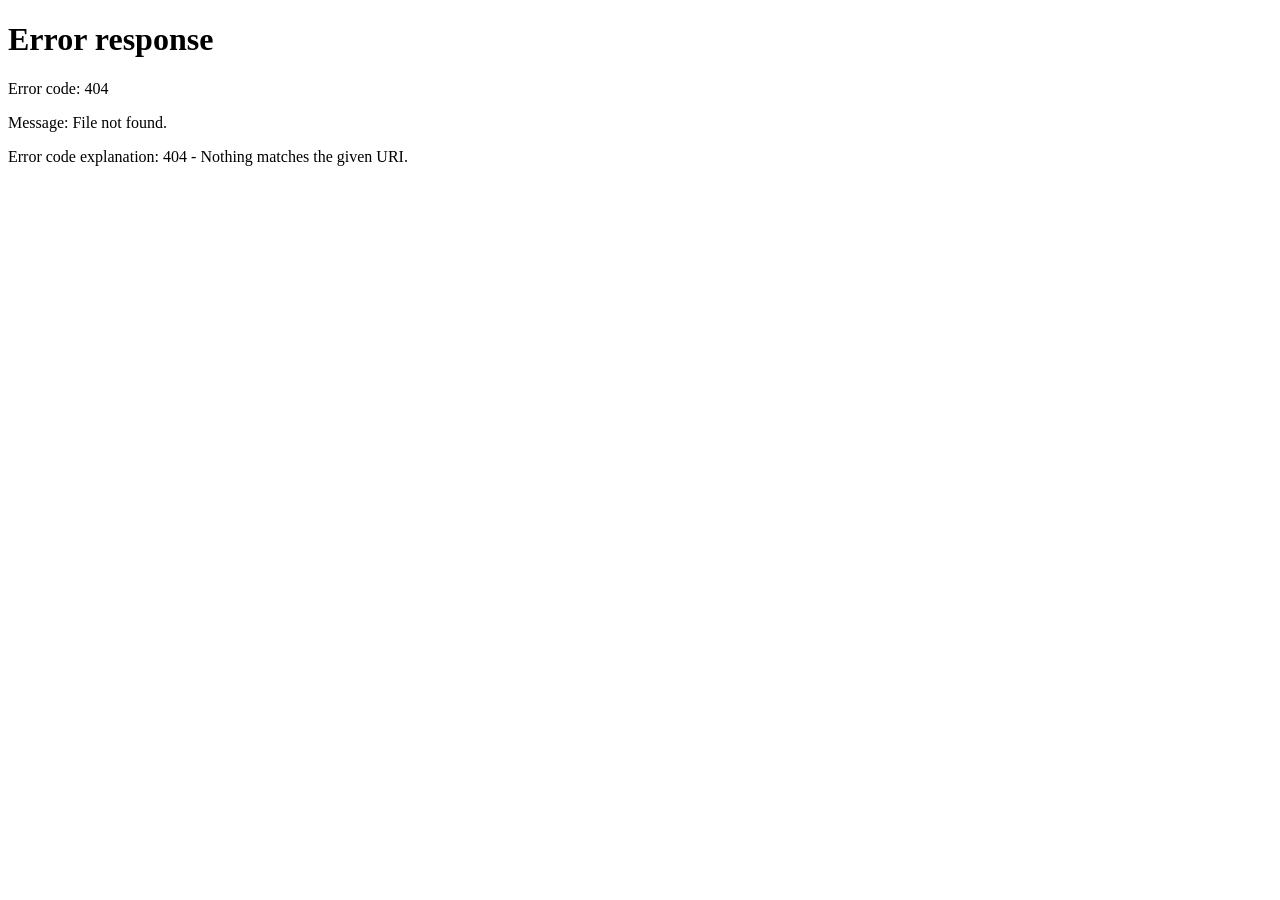
==== commit ffa057d0: "Update index.html" ====
--- a/index.html
+++ b/index.html
@@ -1,21 +1,28 @@
 <!DOCTYPE html>
 <html lang="en">
+
+<script>
+    window.location.href = "drtc.net/maintainance.html";
+</script>
+<!-- ================= METADATA & SYSTEM LINKS ================= -->
 <head>
     <meta charset="UTF-8">
     <meta name="viewport" content="width=device-width, initial-scale=1.0">
     <meta name="description" content="Done Right Tech Company delivers professional digital solutions for home and enterprise, custom web development, secure networking, PC building, and IT support. Right here in the Province of Nova Scotia, Canada.">
     <title>Done Right Tech Company</title>
     <link rel="icon" href="images/favicon.png" type="image/png">
-    
 
     <link rel="stylesheet" href="css/global-spice.css?v=9">
     <link rel="stylesheet" href="css/footer.css">
     <link rel="stylesheet" href="https://cdnjs.cloudflare.com/ajax/libs/font-awesome/6.7.2/css/all.min.css">
-
-    <link rel="stylesheet" href="css/style.css">
+
+    <link rel="stylesheet" href="css/style.css">
 </head>
+<!-- ================= PAGE CONTENT START ================= -->
 <body>
 <a href="#main-content" class="skip-link">Skip to main content</a>
+
+<!-- ================= NAVIGATION BAR ================= -->
 <header class="navbar" id="navbar">
   <div class="navInner">
     <a class="brand" href="index.html">
@@ -44,7 +51,7 @@
           <div class="dropItem hasSubmenu" role="none">
                         <a class="dropItemBtn mainBtn" href="pages/services/services.html#ds-main" aria-haspopup="true">
               Digital Services 
-              <span class="arrow">›</span>
+              <span class="arrow">▸</span>
             </a>
             <div class="submenu" role="menu">
                             <a class="subItem" href="pages/services/services.html?open=web-development" role="menuitem">Web Development</a>
@@ -56,7 +63,7 @@
           <div class="dropItem hasSubmenu" role="none">
                         <a class="dropItemBtn mainBtn" href="pages/services/services.html#rs-main" aria-haspopup="true">
               Residential Services 
-              <span class="arrow">›</span>
+              <span class="arrow">▸</span>
             </a>
             <div class="submenu" role="menu">
                             <a class="subItem" href="pages/services/services.html?open=pc-building" role="menuitem">PC Planning & Building</a>
@@ -68,7 +75,7 @@
           <div class="dropItem hasSubmenu" role="none">
                         <a class="dropItemBtn mainBtn" href="pages/services/services.html#en-main" aria-haspopup="true">
               Networking
-              <span class="arrow">›</span>
+              <span class="arrow">▸</span>
             </a>
             <div class="submenu" role="menu">
                             <a class="subItem" href="pages/services/services.html?open=enterprise-networking" role="menuitem">Enterprise Networking</a>
@@ -93,10 +100,14 @@
     </nav>
   </div>
 </header>
-
+<!-- ================= END NAVIGATION ================= -->
+
+<!-- ================= MAIN CONTENT START ================= -->
 <main id="main-content">
     <!-- IMAGE CAROUSEL SECTION -->
-    <section class="carousel-container" id="carouselContainer">
+    
+<!-- ================= NEW SECTION ================= -->
+<section class="carousel-container" id="carouselContainer">
         <!-- Overlay for text readability -->
         <div class="carousel-overlay"></div>
         
@@ -113,8 +124,12 @@
     </section>
 
     <!-- SERVICES PREVIEW SECTION -->
-    <section class="section-wrapper">
-        <div class="services-grid">
+    
+<!-- ================= NEW SECTION ================= -->
+<section class="section-wrapper">
+        
+      <!-- == Grid Layout Structure == -->
+      <div class="services-grid">
             
             <!-- Card 1: Digital Services -->
             <article class="service-card reveal delay-100">
@@ -144,7 +159,9 @@
     </section>
 
     <!-- ABOUT US SECTION -->
-    <section class="about-section">
+    
+<!-- ================= NEW SECTION ================= -->
+<section class="about-section">
         <div class="about-container reveal">
             <h2 class="about-title">About Done Right Tech Company</h2>
             <p class="about-text">
@@ -154,57 +171,79 @@
     </section>
 
     <!-- REVIEW CAROUSEL -->
-    <section id="reviews-carousel" class="reviews-section reveal delay-100" aria-label="Client reviews" role="region">
+    
+<!-- ================= NEW SECTION ================= -->
+<section id="reviews-carousel" class="reviews-section reveal delay-100" aria-label="Client reviews" role="region">
         <h3 class="reviews-header">What Our Clients Say</h3>
         <div class="reviews-slider-viewport" id="reviewsViewport" aria-label="Scrollable reviews - drag to scroll">
             <div class="reviews-slider-track" id="reviewsTrack">
-                <div class="review-card">
+                
+        <!-- == Individual Card Item == -->
+        <div class="review-card">
                     <div class="stars">★★★★★</div>
                     <p class="review-text">"Geek-Squad had me on hold for 2 hours to tell me they couldn't help, I called Done Right Tech Company and they helped me immediately! In and out in no time!"</p>
                     <div class="review-author">- Carol Howard</div>
                 </div>
-                <div class="review-card">
+                
+        <!-- == Individual Card Item == -->
+        <div class="review-card">
                     <div class="stars">★★★★</div>
                     <p class="review-text">"More client reviews are being added. In the meantime, we stay focused on fast response times, clear communication, and practical support."</p>
                     <div class="review-author">- Done Right Tech</div>
                 </div>
-                <div class="review-card">
+                
+        <!-- == Individual Card Item == -->
+        <div class="review-card">
                     <div class="stars">★★★★★</div>
                     <p class="review-text">"From websites and hosting to hardware and networking, our goal is to deliver dependable solutions that fit the way you actually work."</p>
                     <div class="review-author">- Done Right Tech</div>
                 </div>
-                <div class="review-card">
+                
+        <!-- == Individual Card Item == -->
+        <div class="review-card">
                     <div class="stars">★★★★★</div>
                     <p class="review-text">"Every project starts with understanding the problem properly, then recommending the right fix without unnecessary upselling or confusion."</p>
                     <div class="review-author">- Done Right Tech</div>
                 </div>
-                <div class="review-card">
+                
+        <!-- == Individual Card Item == -->
+        <div class="review-card">
                     <div class="stars">★★★★</div>
                     <p class="review-text">"Need help with support, upgrades, or infrastructure planning? Request a quote and we will scope the work around your needs, timeline, and budget."</p>
                     <div class="review-author">- Done Right Tech</div>
                 </div>
                 <!-- Duplicate set for seamless loop -->
-                <div class="review-card">
+                
+        <!-- == Individual Card Item == -->
+        <div class="review-card">
                     <div class="stars">★★★★★</div>
                     <p class="review-text">"Geek-Squad had me on hold for 2 hours to tell me they couldn't help, I called Done Right Tech Company and they helped me immediately! In and out in no time!"</p>
                     <div class="review-author">- Carol Howard</div>
                 </div>
-                <div class="review-card">
+                
+        <!-- == Individual Card Item == -->
+        <div class="review-card">
                     <div class="stars">★★★★</div>
                     <p class="review-text">"More client reviews are being added. In the meantime, we stay focused on fast response times, clear communication, and practical support."</p>
                     <div class="review-author">- Done Right Tech</div>
                 </div>
-                <div class="review-card">
+                
+        <!-- == Individual Card Item == -->
+        <div class="review-card">
                     <div class="stars">★★★★★</div>
                     <p class="review-text">"From websites and hosting to hardware and networking, our goal is to deliver dependable solutions that fit the way you actually work."</p>
                     <div class="review-author">- Done Right Tech</div>
                 </div>
-                <div class="review-card">
+                
+        <!-- == Individual Card Item == -->
+        <div class="review-card">
                     <div class="stars">★★★★★</div>
                     <p class="review-text">"Every project starts with understanding the problem properly, then recommending the right fix without unnecessary upselling or confusion."</p>
                     <div class="review-author">- Done Right Tech</div>
                 </div>
-                <div class="review-card">
+                
+        <!-- == Individual Card Item == -->
+        <div class="review-card">
                     <div class="stars">★★★★</div>
                     <p class="review-text">"Need help with support, upgrades, or infrastructure planning? Request a quote and we will scope the work around your needs, timeline, and budget."</p>
                     <div class="review-author">- Done Right Tech</div>
@@ -214,9 +253,11 @@
     </section>
 
 </main>
+<!-- ================= MAIN CONTENT END ================= -->
 
 <hr style="border: none; border-top: 1px solid rgba(255,255,255,0.1); margin: 0;">
 
+<!-- ================= FOOTER ================= -->
 <footer style="padding: 56px 18px 0; color: rgba(255,255,255,0.55); font-size: 0.9rem; font-family: 'DM Sans', system-ui, sans-serif;">
     <div style="max-width: 1200px; margin: auto; display: flex; flex-wrap: wrap; justify-content: center; gap: 60px 80px; padding-bottom: 48px;">
 
@@ -247,17 +288,12 @@
         <span>&copy; 2026 Done Right Tech Company. All rights reserved.</span><span style="margin: 0 10px;">&middot;</span><span>Hosted by IIS &middot; Made by Done Right Tech Company</span>
     </div>
 </footer>
-
-
-
-
-    <script src="js/script.js"></script>
+<!-- ================= END FOOTER ================= -->
+
+
+    <script src="js/script.js"></script>
 </body>
 </html>
 
 
 
-
-
-
-
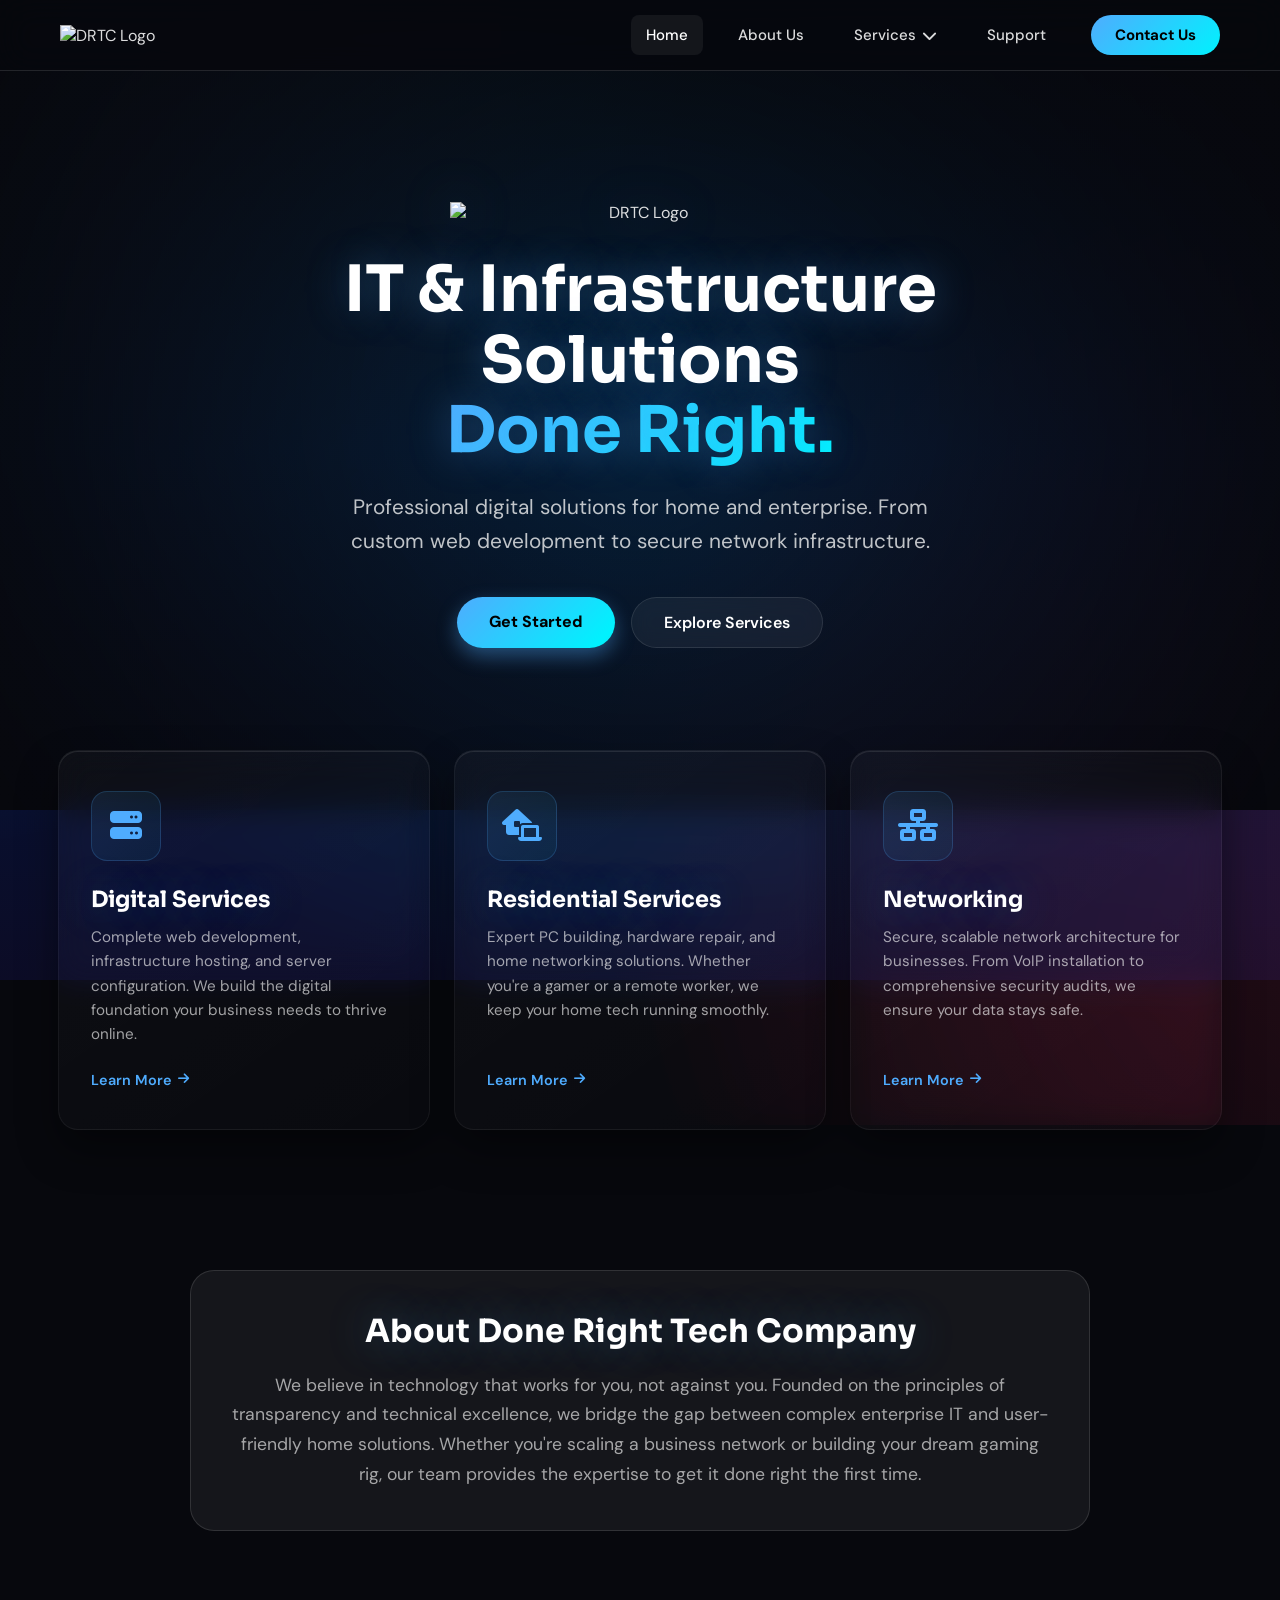
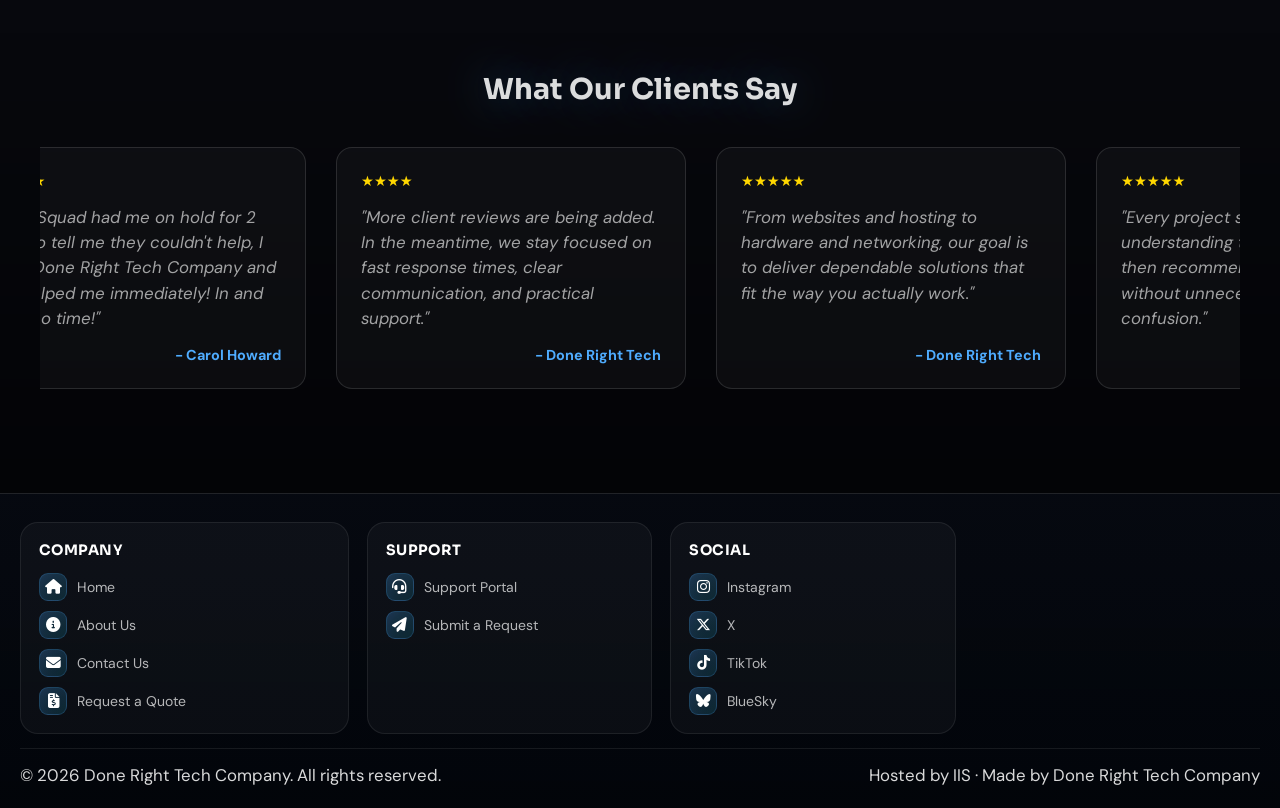
==== commit a01935aa: "Add files via upload" ====
--- a/index.html
+++ b/index.html
@@ -1,299 +1,719 @@
-<!DOCTYPE html>
-<html lang="en">
-
-<script>
-    window.location.href = "drtc.net/maintainance.html";
-</script>
-<!-- ================= METADATA & SYSTEM LINKS ================= -->
-<head>
-    <meta charset="UTF-8">
-    <meta name="viewport" content="width=device-width, initial-scale=1.0">
-    <meta name="description" content="Done Right Tech Company delivers professional digital solutions for home and enterprise, custom web development, secure networking, PC building, and IT support. Right here in the Province of Nova Scotia, Canada.">
-    <title>Done Right Tech Company</title>
-    <link rel="icon" href="images/favicon.png" type="image/png">
-
-    <link rel="stylesheet" href="css/global-spice.css?v=9">
-    <link rel="stylesheet" href="css/footer.css">
-    <link rel="stylesheet" href="https://cdnjs.cloudflare.com/ajax/libs/font-awesome/6.7.2/css/all.min.css">
-
-    <link rel="stylesheet" href="css/style.css">
-</head>
-<!-- ================= PAGE CONTENT START ================= -->
-<body>
-<a href="#main-content" class="skip-link">Skip to main content</a>
-
-<!-- ================= NAVIGATION BAR ================= -->
-<header class="navbar" id="navbar">
-  <div class="navInner">
-    <a class="brand" href="index.html">
-        <img src="images/DRTC-Logo.png" alt="DRTC">
-        <span style="display:none;">DRTC</span>
-    </a>
-
-    <button class="hamburger" id="hamburger" aria-label="Toggle menu" aria-expanded="false">
-      <span></span>
-      <span></span>
-      <span></span>
-    </button>
-
-    <nav class="navLinks" aria-label="Primary navigation" id="navLinks">
-      <a class="navLink active" href="index.html">Home</a>
-            <a class="navLink" href="pages/company/about.html">About Us</a>
-
-      <div class="navItem hasDropdown">
-                <a class="navLink navLinkBtn" href="pages/services/services.html" aria-haspopup="true">
-          Services
-          <span class="chev">▾</span>
-        </a>
-        
-        <div class="dropdown" role="menu" aria-label="Services menu">
-
-          <div class="dropItem hasSubmenu" role="none">
-                        <a class="dropItemBtn mainBtn" href="pages/services/services.html#ds-main" aria-haspopup="true">
-              Digital Services 
-              <span class="arrow">▸</span>
-            </a>
-            <div class="submenu" role="menu">
-                            <a class="subItem" href="pages/services/services.html?open=web-development" role="menuitem">Web Development</a>
-                            <a class="subItem" href="pages/services/services.html?open=infrastructure-hosting" role="menuitem">Infrastructure Hosting</a>
-                            <a class="subItem" href="pages/services/services.html?open=server-configuration" role="menuitem">Server Configuration</a>
-            </div>
-          </div>
-
-          <div class="dropItem hasSubmenu" role="none">
-                        <a class="dropItemBtn mainBtn" href="pages/services/services.html#rs-main" aria-haspopup="true">
-              Residential Services 
-              <span class="arrow">▸</span>
-            </a>
-            <div class="submenu" role="menu">
-                            <a class="subItem" href="pages/services/services.html?open=pc-building" role="menuitem">PC Planning & Building</a>
-                            <a class="subItem" href="pages/services/services.html?open=hardware-support" role="menuitem">Hardware Support & Repair</a>
-                            <a class="subItem" href="pages/services/services.html?open=software-support" role="menuitem">Software Installation & Support</a>
-            </div>
-          </div>
-
-          <div class="dropItem hasSubmenu" role="none">
-                        <a class="dropItemBtn mainBtn" href="pages/services/services.html#en-main" aria-haspopup="true">
-              Networking
-              <span class="arrow">▸</span>
-            </a>
-            <div class="submenu" role="menu">
-                            <a class="subItem" href="pages/services/services.html?open=enterprise-networking" role="menuitem">Enterprise Networking</a>
-                            <a class="subItem" href="pages/services/services.html?open=home-networking" role="menuitem">Home Networking</a>
-                            <a class="subItem" href="pages/services/services.html?open=voip-setup" role="menuitem">VoIP Setup & Installation</a>
-            </div>
-          </div>
-
-        </div> </div>
-
-      <a class="navLink" href="pages/support/support.html">Support</a>
-            <div class="navItem hasDropdown">
-                <a class="navLink navLinkBtn cta" href="pages/company/contact.html" aria-haspopup="true">
-                    Contact
-                    <span class="chev">▾</span>
-                </a>
-                <div class="dropdown" role="menu" aria-label="Contact menu">
-                    <a class="dropItem" href="pages/company/contact.html" role="menuitem">Contact Us</a>
-                    <a class="dropItem" href="pages/company/request-a-quote.html" role="menuitem">Request a Quote</a>
-                </div>
-            </div>
-    </nav>
-  </div>
-</header>
-<!-- ================= END NAVIGATION ================= -->
-
-<!-- ================= MAIN CONTENT START ================= -->
-<main id="main-content">
-    <!-- IMAGE CAROUSEL SECTION -->
-    
-<!-- ================= NEW SECTION ================= -->
-<section class="carousel-container" id="carouselContainer">
-        <!-- Overlay for text readability -->
-        <div class="carousel-overlay"></div>
-        
-        <!-- Text Content -->
-        <div class="carousel-content">
-            <!-- LOGO IMAGE -->
-            <img src="images/DRTC-Logo.png" alt="Done Right Tech Company" class="carousel-logo">
-            
-            <p class="carousel-subtitle">Professional digital solutions for home and enterprise. From custom web development to secure network infrastructure.</p>
-            <a href="pages/company/contact.html" class="primary-btn">Contact Us</a>
-        </div>
-
-        <!-- Slides will be injected here by Javascript -->
-    </section>
-
-    <!-- SERVICES PREVIEW SECTION -->
-    
-<!-- ================= NEW SECTION ================= -->
-<section class="section-wrapper">
-        
-      <!-- == Grid Layout Structure == -->
-      <div class="services-grid">
-            
-            <!-- Card 1: Digital Services -->
-            <article class="service-card reveal delay-100">
-                <div class="service-icon"><i class="fa-solid fa-server"></i></div>
-                <h2 class="service-title">Digital Services</h2>
-                <p class="service-desc">Complete web development, infrastructure hosting, and server configuration. We build the digital foundation your business needs to thrive online.</p>
-                <a href="pages/services/services.html#ds-main" class="service-link">Learn More <span>&rarr;</span></a>
-            </article>
-
-            <!-- Card 2: Residential Services -->
-            <article class="service-card reveal delay-200">
-                <div class="service-icon"><i class="fa-solid fa-house-laptop"></i></div>
-                <h2 class="service-title">Residential Services</h2>
-                <p class="service-desc">Expert PC building, hardware repair, and home networking solutions. Whether you're a gamer or a remote worker, we keep your home tech running smoothly.</p>
-                <a href="pages/services/services.html#rs-main" class="service-link">Learn More <span>&rarr;</span></a>
-            </article>
-
-            <!-- Card 3: Enterprise Networking -->
-            <article class="service-card reveal delay-300">
-                <div class="service-icon"><i class="fa-solid fa-network-wired"></i></div>
-                <h2 class="service-title">Enterprise Networking</h2>
-                <p class="service-desc">Secure, scalable network architecture for businesses. From VoIP installation to comprehensive security audits, we ensure your data stays safe.</p>
-                <a href="pages/services/services.html#en-main" class="service-link">Learn More <span>&rarr;</span></a>
-            </article>
-
-        </div>
-    </section>
-
-    <!-- ABOUT US SECTION -->
-    
-<!-- ================= NEW SECTION ================= -->
-<section class="about-section">
-        <div class="about-container reveal">
-            <h2 class="about-title">About Done Right Tech Company</h2>
-            <p class="about-text">
-                We believe in technology that works for you, not against you. Founded on the principles of transparency and technical excellence, we bridge the gap between complex enterprise IT and user-friendly home solutions. Whether you're scaling a business network or building your dream gaming rig, our team provides the expertise to get it done right the first time.
-            </p>
-        </div>
-    </section>
-
-    <!-- REVIEW CAROUSEL -->
-    
-<!-- ================= NEW SECTION ================= -->
-<section id="reviews-carousel" class="reviews-section reveal delay-100" aria-label="Client reviews" role="region">
-        <h3 class="reviews-header">What Our Clients Say</h3>
-        <div class="reviews-slider-viewport" id="reviewsViewport" aria-label="Scrollable reviews - drag to scroll">
-            <div class="reviews-slider-track" id="reviewsTrack">
-                
-        <!-- == Individual Card Item == -->
-        <div class="review-card">
-                    <div class="stars">★★★★★</div>
-                    <p class="review-text">"Geek-Squad had me on hold for 2 hours to tell me they couldn't help, I called Done Right Tech Company and they helped me immediately! In and out in no time!"</p>
-                    <div class="review-author">- Carol Howard</div>
-                </div>
-                
-        <!-- == Individual Card Item == -->
-        <div class="review-card">
-                    <div class="stars">★★★★</div>
-                    <p class="review-text">"More client reviews are being added. In the meantime, we stay focused on fast response times, clear communication, and practical support."</p>
-                    <div class="review-author">- Done Right Tech</div>
-                </div>
-                
-        <!-- == Individual Card Item == -->
-        <div class="review-card">
-                    <div class="stars">★★★★★</div>
-                    <p class="review-text">"From websites and hosting to hardware and networking, our goal is to deliver dependable solutions that fit the way you actually work."</p>
-                    <div class="review-author">- Done Right Tech</div>
-                </div>
-                
-        <!-- == Individual Card Item == -->
-        <div class="review-card">
-                    <div class="stars">★★★★★</div>
-                    <p class="review-text">"Every project starts with understanding the problem properly, then recommending the right fix without unnecessary upselling or confusion."</p>
-                    <div class="review-author">- Done Right Tech</div>
-                </div>
-                
-        <!-- == Individual Card Item == -->
-        <div class="review-card">
-                    <div class="stars">★★★★</div>
-                    <p class="review-text">"Need help with support, upgrades, or infrastructure planning? Request a quote and we will scope the work around your needs, timeline, and budget."</p>
-                    <div class="review-author">- Done Right Tech</div>
-                </div>
-                <!-- Duplicate set for seamless loop -->
-                
-        <!-- == Individual Card Item == -->
-        <div class="review-card">
-                    <div class="stars">★★★★★</div>
-                    <p class="review-text">"Geek-Squad had me on hold for 2 hours to tell me they couldn't help, I called Done Right Tech Company and they helped me immediately! In and out in no time!"</p>
-                    <div class="review-author">- Carol Howard</div>
-                </div>
-                
-        <!-- == Individual Card Item == -->
-        <div class="review-card">
-                    <div class="stars">★★★★</div>
-                    <p class="review-text">"More client reviews are being added. In the meantime, we stay focused on fast response times, clear communication, and practical support."</p>
-                    <div class="review-author">- Done Right Tech</div>
-                </div>
-                
-        <!-- == Individual Card Item == -->
-        <div class="review-card">
-                    <div class="stars">★★★★★</div>
-                    <p class="review-text">"From websites and hosting to hardware and networking, our goal is to deliver dependable solutions that fit the way you actually work."</p>
-                    <div class="review-author">- Done Right Tech</div>
-                </div>
-                
-        <!-- == Individual Card Item == -->
-        <div class="review-card">
-                    <div class="stars">★★★★★</div>
-                    <p class="review-text">"Every project starts with understanding the problem properly, then recommending the right fix without unnecessary upselling or confusion."</p>
-                    <div class="review-author">- Done Right Tech</div>
-                </div>
-                
-        <!-- == Individual Card Item == -->
-        <div class="review-card">
-                    <div class="stars">★★★★</div>
-                    <p class="review-text">"Need help with support, upgrades, or infrastructure planning? Request a quote and we will scope the work around your needs, timeline, and budget."</p>
-                    <div class="review-author">- Done Right Tech</div>
-                </div>
-            </div>
-        </div>
-    </section>
-
-</main>
-<!-- ================= MAIN CONTENT END ================= -->
-
-<hr style="border: none; border-top: 1px solid rgba(255,255,255,0.1); margin: 0;">
-
-<!-- ================= FOOTER ================= -->
-<footer style="padding: 56px 18px 0; color: rgba(255,255,255,0.55); font-size: 0.9rem; font-family: 'DM Sans', system-ui, sans-serif;">
-    <div style="max-width: 1200px; margin: auto; display: flex; flex-wrap: wrap; justify-content: center; gap: 60px 80px; padding-bottom: 48px;">
-
-        <div>
-            <h4 style="color: #fff; font-size: 0.78rem; font-weight: 700; text-transform: uppercase; letter-spacing: 0.8px; margin-bottom: 20px; opacity: 0.9;">Company</h4>
-            <a href="index.html" style="display:flex;align-items:center;justify-content:flex-start;gap:8px;color:rgba(255,255,255,0.55);text-decoration:none;margin-bottom:13px;transition:color 0.18s;" onmouseover="this.style.color='#fff'" onmouseout="this.style.color='rgba(255,255,255,0.55)'"><i class="fa-solid fa-house" style="font-size:0.85rem;width:14px;text-align:center;"></i>Home</a>
-            <a href="pages/company/about.html" style="display:flex;align-items:center;justify-content:flex-start;gap:8px;color:rgba(255,255,255,0.55);text-decoration:none;margin-bottom:13px;transition:color 0.18s;" onmouseover="this.style.color='#fff'" onmouseout="this.style.color='rgba(255,255,255,0.55)'"><i class="fa-solid fa-circle-info" style="font-size:0.85rem;width:14px;text-align:center;"></i>About Us</a>
-            <a href="pages/company/contact.html" style="display:flex;align-items:center;justify-content:flex-start;gap:8px;color:rgba(255,255,255,0.55);text-decoration:none;margin-bottom:13px;transition:color 0.18s;" onmouseover="this.style.color='#fff'" onmouseout="this.style.color='rgba(255,255,255,0.55)'"><i class="fa-solid fa-envelope" style="font-size:0.85rem;width:14px;text-align:center;"></i>Contact Us</a>
-            <a href="pages/company/request-a-quote.html" style="display:flex;align-items:center;justify-content:flex-start;gap:8px;color:rgba(255,255,255,0.55);text-decoration:none;margin-bottom:13px;transition:color 0.18s;" onmouseover="this.style.color='#fff'" onmouseout="this.style.color='rgba(255,255,255,0.55)'"><i class="fa-solid fa-file-invoice-dollar" style="font-size:0.85rem;width:14px;text-align:center;"></i>Request a Quote</a>
-        </div>
-
-        <div>
-            <h4 style="color: #fff; font-size: 0.78rem; font-weight: 700; text-transform: uppercase; letter-spacing: 0.8px; margin-bottom: 20px; opacity: 0.9;">Support</h4>
-            <a href="pages/support/support.html" style="display:flex;align-items:center;justify-content:flex-start;gap:8px;color:rgba(255,255,255,0.55);text-decoration:none;margin-bottom:13px;transition:color 0.18s;" onmouseover="this.style.color='#fff'" onmouseout="this.style.color='rgba(255,255,255,0.55)'"><i class="fa-solid fa-headset" style="font-size:0.85rem;width:14px;text-align:center;"></i>Support Portal</a>
-            <a href="pages/company/request-a-quote.html" style="display:flex;align-items:center;justify-content:flex-start;gap:8px;color:rgba(255,255,255,0.55);text-decoration:none;margin-bottom:13px;transition:color 0.18s;" onmouseover="this.style.color='#fff'" onmouseout="this.style.color='rgba(255,255,255,0.55)'"><i class="fa-solid fa-paper-plane" style="font-size:0.85rem;width:14px;text-align:center;"></i>Submit a Request</a>
-        </div>
-
-        <div>
-            <h4 style="color: #fff; font-size: 0.78rem; font-weight: 700; text-transform: uppercase; letter-spacing: 0.8px; margin-bottom: 20px; opacity: 0.9;">Social</h4>
-            <a href="https://www.instagram.com/donerighttechco" target="_blank" rel="noopener" style="display:flex;align-items:center;justify-content:flex-start;gap:8px;color:rgba(255,255,255,0.55);text-decoration:none;margin-bottom:13px;transition:color 0.18s;" onmouseover="this.style.color='#fff'" onmouseout="this.style.color='rgba(255,255,255,0.55)'"><i class="fa-brands fa-instagram" style="font-size:0.85rem;width:14px;text-align:center;"></i>Instagram</a>
-            <a href="https://x.com/donerighttechco" target="_blank" rel="noopener" style="display:flex;align-items:center;justify-content:flex-start;gap:8px;color:rgba(255,255,255,0.55);text-decoration:none;margin-bottom:13px;transition:color 0.18s;" onmouseover="this.style.color='#fff'" onmouseout="this.style.color='rgba(255,255,255,0.55)'"><i class="fa-brands fa-x-twitter" style="font-size:0.85rem;width:14px;text-align:center;"></i>X</a>
-            <a href="https://www.tiktok.com/@donerighttechco" target="_blank" rel="noopener" style="display:flex;align-items:center;justify-content:flex-start;gap:8px;color:rgba(255,255,255,0.55);text-decoration:none;margin-bottom:13px;transition:color 0.18s;" onmouseover="this.style.color='#fff'" onmouseout="this.style.color='rgba(255,255,255,0.55)'"><i class="fa-brands fa-tiktok" style="font-size:0.85rem;width:14px;text-align:center;"></i>TikTok</a>
-            <a href="https://bsky.app/profile/done-righttechco.bsky.social" target="_blank" rel="noopener" style="display:flex;align-items:center;justify-content:flex-start;gap:8px;color:rgba(255,255,255,0.55);text-decoration:none;margin-bottom:13px;transition:color 0.18s;" onmouseover="this.style.color='#fff'" onmouseout="this.style.color='rgba(255,255,255,0.55)'"><i class="fa-brands fa-bluesky" style="font-size:0.85rem;width:14px;text-align:center;"></i>BlueSky</a>
-        </div>
-
-    </div>
-    <div style="border-top: 1px solid rgba(255,255,255,0.1); margin: 0 -18px; padding: 20px 18px 28px; text-align: center; font-size: 0.82rem; color: rgba(255,255,255,0.35);">
-        <span>&copy; 2026 Done Right Tech Company. All rights reserved.</span><span style="margin: 0 10px;">&middot;</span><span>Hosted by IIS &middot; Made by Done Right Tech Company</span>
-    </div>
-</footer>
-<!-- ================= END FOOTER ================= -->
-
-
-    <script src="js/script.js"></script>
-</body>
-</html>
-
-
-
+<!DOCTYPE html>
+<html lang="en">
+<head>
+    <meta charset="UTF-8">
+    <meta name="viewport" content="width=device-width, initial-scale=1.0">
+    <meta name="description" content="Done Right Tech Company delivers professional digital solutions for home and enterprise, custom web development, secure networking, PC building, and IT support. Right here in the Province of Nova Scotia, Canada.">
+    <title>Done Right Tech Company</title>
+    
+    <!-- External Fonts & Icons -->
+    <link href="https://fonts.googleapis.com/css2?family=DM+Sans:ital,opsz,wght@0,9..40,400;0,9..40,500;0,9..40,600;0,9..40,700;1,9..40,400&family=Sora:wght@400;500;600;700;800&display=swap" rel="stylesheet">
+    <link rel="stylesheet" href="https://cdnjs.cloudflare.com/ajax/libs/font-awesome/6.7.2/css/all.min.css">
+
+    <style>
+        /* ========================================================
+           CORE SITE STYLES (Merged from style.css)
+           ======================================================== */
+        *, ::before, ::after { box-sizing: border-box; }
+        * { border: 0; margin: 0; padding: 0; }
+
+        body {
+            -webkit-font-smoothing: antialiased;
+            font-family: 'DM Sans', system-ui, -apple-system, Segoe UI, Roboto, Arial;
+            font-optical-sizing: auto;
+            background: #07080d;
+            color: rgba(255, 255, 255, 0.86);
+            height: 100vh;
+            overflow-x: hidden;
+            position: relative;
+            z-index: 0;
+            display: flex; 
+            flex-direction: column; 
+            min-height: 100vh;
+        }
+
+        body::before {
+            content: "";
+            position: fixed;
+            inset: -80px;
+            background: linear-gradient(180deg, rgba(0,0,0,0.82) 0%, rgba(0,26,77,0.78) 50%, rgba(13,13,43,0.84) 100%);
+            pointer-events: none;
+            z-index: -1;
+            transform: translateZ(0);
+        }
+
+        button, input, textarea, select {
+            font-family: inherit; font-size: 100%; color: inherit; background: transparent; 
+        }
+
+        a { color: inherit; text-decoration: none; }
+        a:focus-visible, button:focus-visible, .navLink:focus-visible, .primary-btn:focus-visible {
+            outline: 2px solid var(--primary);
+            outline-offset: 3px;
+        }
+        
+        .skip-link {
+            position: absolute; top: -100px; left: 16px; z-index: 1000;
+            padding: 12px 20px; background: var(--primary); color: #000;
+            font-weight: 700; border-radius: 8px; transition: top 0.2s ease;
+        }
+        .skip-link:focus { top: 16px; }
+
+        /* --- THEME VARIABLES --- */
+        :root {
+            --bg: #07080d;
+            --panel: rgba(255, 255, 255, 0.06);
+            --panel2: rgba(255, 255, 255, 0.08);
+            --text: rgba(255, 255, 255, 0.86);
+            --muted: rgba(255, 255, 255, 0.62);
+            --border: rgba(255, 255, 255, 0.12);
+            --shadow: 0 18px 50px rgba(0, 0, 0, 0.55);
+            --primary: #4facfe;
+            --primary-gradient: linear-gradient(135deg, #4facfe 0%, #00f2fe 100%);
+        }
+
+        /* ================= NEW NAVBAR (DESKTOP & MOBILE) ================= */
+        .site-header {
+            position: fixed; top: 0; left: 0; right: 0; z-index: 1000;
+            background: rgba(7, 8, 13, 0.85);
+            backdrop-filter: blur(16px); -webkit-backdrop-filter: blur(16px);
+            border-bottom: 1px solid var(--border);
+            transition: all 0.3s ease;
+        }
+        .site-header.scrolled {
+            padding: 5px 0;
+            background: rgba(7, 8, 13, 0.98);
+        }
+        
+        .nav-container {
+            max-width: 1200px; margin: 0 auto; padding: 15px 20px;
+            display: flex; align-items: center; justify-content: space-between;
+        }
+
+        .nav-brand img {
+            max-height: 45px; width: auto; display: block;
+        }
+
+        .main-nav {
+            display: flex; align-items: center; gap: 30px;
+        }
+
+        .nav-list {
+            display: flex; align-items: center; gap: 20px; list-style: none; margin: 0; padding: 0;
+        }
+
+        .nav-link {
+            color: var(--text); font-weight: 500; font-size: 15px;
+            display: flex; align-items: center; gap: 6px; padding: 10px 15px;
+            border-radius: 8px; transition: all 0.2s ease; cursor: pointer;
+        }
+        .nav-link:hover, .nav-link.active {
+            color: #fff; background: var(--panel);
+        }
+
+        /* Mega Menu Dropdown */
+        .nav-item-dropdown { position: relative; }
+        .dropdown-menu {
+            position: absolute; top: 100%; left: 50%; transform: translateX(-50%) translateY(15px);
+            background: #11141e; border: 1px solid var(--border); border-radius: 16px;
+            box-shadow: var(--shadow); opacity: 0; visibility: hidden;
+            transition: all 0.3s ease; pointer-events: none;
+            padding: 24px; display: flex; gap: 40px; min-width: 600px;
+        }
+        /* Invisible hover bridge */
+        .nav-item-dropdown::after {
+            content: ''; position: absolute; top: 100%; left: 0; width: 100%; height: 20px;
+        }
+        .nav-item-dropdown:hover .dropdown-menu {
+            opacity: 1; visibility: visible; transform: translateX(-50%) translateY(0); pointer-events: auto;
+        }
+
+        .mega-column h4 {
+            color: var(--primary); font-family: 'Sora', sans-serif; font-size: 0.9rem;
+            text-transform: uppercase; letter-spacing: 1px; margin-bottom: 15px; border-bottom: 1px solid var(--border); padding-bottom: 8px;
+        }
+        .mega-column a {
+            display: block; color: var(--muted); font-size: 0.95rem; padding: 8px 0;
+            transition: color 0.2s ease;
+        }
+        .mega-column a:hover { color: #fff; transform: translateX(3px); }
+
+        .nav-btn {
+            background: var(--primary-gradient); color: #000; padding: 10px 24px;
+            border-radius: 50px; font-weight: 700; transition: transform 0.2s; border: none;
+            display: inline-block; cursor: pointer; font-size: 15px;
+        }
+        .nav-btn:hover { transform: translateY(-2px); box-shadow: 0 8px 20px rgba(79, 172, 254, 0.3); color: #fff; }
+
+        /* Mobile Toggle */
+        .mobile-toggle {
+            display: none; background: none; border: none; color: #fff;
+            font-size: 1.5rem; cursor: pointer; padding: 5px;
+        }
+
+        /* ================= ANIMATIONS & GLOBAL SPICE ================= */
+        body::after {
+            content: ""; position: fixed; top: 50%; left: 50%; width: 150vw; height: 150vh;
+            transform: translate(-50%, -50%);
+            background: 
+                radial-gradient(circle at 10% 20%, rgba(79, 172, 254, 0.15) 0%, transparent 40%),
+                radial-gradient(circle at 90% 80%, rgba(255, 42, 95, 0.12) 0%, transparent 40%),
+                radial-gradient(circle at 50% 50%, rgba(0, 242, 254, 0.1) 0%, transparent 50%);
+            pointer-events: none; z-index: -1; animation: drift 20s infinite alternate linear; mix-blend-mode: screen;
+        }
+
+        @keyframes drift {
+            0% { transform: translate(-50%, -50%) rotate(0deg) scale(1); }
+            50% { transform: translate(-45%, -55%) rotate(10deg) scale(1.1); }
+            100% { transform: translate(-55%, -45%) rotate(-10deg) scale(0.9); }
+        }
+
+        .reveal { opacity: 0; transform: translateY(40px); transition: all 0.8s cubic-bezier(0.5, 0, 0, 1); }
+        .reveal.active { opacity: 1; transform: translateY(0); }
+        .delay-100 { transition-delay: 100ms; }
+        .delay-200 { transition-delay: 200ms; }
+        .delay-300 { transition-delay: 300ms; }
+
+        h1, h2, h3 { text-shadow: 0 0 40px rgba(79, 172, 254, 0.35); }
+        p { color: rgba(255, 255, 255, 0.85); line-height: 1.7; font-size: 1.05rem; }
+
+        .primary-btn {
+            background: linear-gradient(135deg, #4facfe 0%, #00f2fe 30%, #ff2a5f 70%, #ff7b9c 100%);
+            background-size: 300% 300%; animation: gradientShift 6s ease infinite; border: none;
+            box-shadow: 0 8px 20px rgba(79, 172, 254, 0.4); color: #000; font-weight: 800;
+            padding: 14px 32px; border-radius: 50px; font-size: 16px; transition: transform 0.2s; display: inline-block;
+        }
+        .primary-btn:hover { box-shadow: 0 12px 30px rgba(79, 172, 254, 0.6); transform: translateY(-4px) scale(1.05); color: #fff; }
+
+        @keyframes gradientShift { 0% { background-position: 0% 50%; } 50% { background-position: 100% 50%; } 100% { background-position: 0% 50%; } }
+
+        /* ================= HERO SECTION (STATIC LOGO) ================= */
+        .hero-container {
+            position: relative; width: 100%; min-height: 90vh; display: flex; align-items: center; justify-content: center;
+            padding: 120px 20px 80px; background: radial-gradient(circle at center, rgba(15, 18, 26, 0.4) 0%, #07080d 100%); overflow: hidden;
+        }
+        .hero-content {
+            position: relative; z-index: 3; text-align: center; max-width: 900px; display: flex; flex-direction: column; align-items: center;
+        }
+        .hero-logo {
+            max-width: 100%; width: 380px; height: auto; margin-bottom: 2rem;
+            filter: drop-shadow(0 0 25px rgba(79, 172, 254, 0.3)); 
+            /* Float animation removed for static image */
+        }
+        .hero-title {
+            font-family: 'Sora', sans-serif; font-size: clamp(2.5rem, 5vw, 4.5rem); line-height: 1.1; margin-bottom: 1.5rem; color: #ffffff;
+        }
+        .hero-title .highlight {
+            background: linear-gradient(135deg, #4facfe 0%, #00f2fe 100%); -webkit-background-clip: text; -webkit-text-fill-color: transparent;
+        }
+        .hero-subtitle {
+            font-size: clamp(1.1rem, 2vw, 1.3rem); color: rgba(255, 255, 255, 0.75); max-width: 600px; margin: 0 auto 2.5rem; line-height: 1.6;
+        }
+        .hero-actions { display: flex; gap: 1rem; justify-content: center; flex-wrap: wrap; }
+        
+        .secondary-btn {
+            display: inline-block; background: rgba(255, 255, 255, 0.05); border: 1px solid rgba(255, 255, 255, 0.1); color: #fff;
+            font-weight: 600; padding: 14px 32px; border-radius: 50px; font-size: 16px; backdrop-filter: blur(10px); transition: all 0.3s ease;
+        }
+        .secondary-btn:hover { background: rgba(255, 255, 255, 0.1); border-color: rgba(255, 255, 255, 0.3); transform: translateY(-2px); }
+
+        /* Mobile Navbar overrides */
+        @media (max-width: 960px) {
+            .mobile-toggle { display: block; }
+            .main-nav {
+                position: absolute; top: 100%; left: 0; width: 100%;
+                background: #0b0d14; border-bottom: 1px solid var(--border);
+                flex-direction: column; align-items: flex-start; padding: 20px; gap: 15px;
+                opacity: 0; visibility: hidden; transform: translateY(-10px);
+                transition: all 0.3s ease; box-shadow: 0 20px 40px rgba(0,0,0,0.8);
+            }
+            .main-nav.active { opacity: 1; visibility: visible; transform: translateY(0); }
+            
+            .nav-list { flex-direction: column; width: 100%; align-items: flex-start; gap: 10px; }
+            .nav-list li { width: 100%; }
+            .nav-link { width: 100%; justify-content: space-between; }
+            
+            /* Mobile Mega Menu handling */
+            .dropdown-menu {
+                position: static; transform: none; width: 100%; min-width: auto;
+                background: transparent; border: none; box-shadow: none;
+                flex-direction: column; gap: 20px; padding: 10px 15px;
+                display: none; /* Hidden on mobile by default */
+            }
+            /* Shown when toggled via JS on mobile */
+            .nav-item-dropdown.mobile-open .dropdown-menu {
+                display: flex; opacity: 1; visibility: visible; pointer-events: auto;
+            }
+            .nav-item-dropdown:hover .dropdown-menu {
+                transform: none; /* Reset desktop hover */
+            }
+            .mega-column h4 { margin-bottom: 10px; font-size: 0.85rem; }
+            
+            .nav-actions { width: 100%; display: flex; justify-content: center; margin-top: 10px; }
+        }
+
+        /* ================= NEW SERVICES GRID ================= */
+        .section-wrapper { margin-top: -60px; position: relative; z-index: 10; padding-bottom: 80px; }
+        .services-grid { display: grid; grid-template-columns: repeat(auto-fit, minmax(300px, 1fr)); gap: 24px; max-width: 1200px; margin: 0 auto; padding: 0 18px; }
+
+        .service-card {
+            background: linear-gradient(145deg, rgba(255, 255, 255, 0.03) 0%, rgba(255, 255, 255, 0.01) 100%);
+            border: 1px solid rgba(255, 255, 255, 0.05); box-shadow: 0 20px 40px rgba(0, 0, 0, 0.4), inset 0 1px 0 rgba(255, 255, 255, 0.1);
+            padding: 40px 32px; border-radius: 20px; transition: transform 0.4s cubic-bezier(0.175, 0.885, 0.32, 1.275), box-shadow 0.4s ease, border-color 0.4s ease;
+            display: flex; flex-direction: column; align-items: flex-start; backdrop-filter: blur(16px); -webkit-backdrop-filter: blur(16px);
+        }
+        .service-card:hover {
+            transform: translateY(-8px) scale(1.02); border-color: rgba(79, 172, 254, 0.5); box-shadow: 0 15px 35px rgba(79, 172, 254, 0.25), 0 0 25px rgba(79, 172, 254, 0.15);
+        }
+
+        .service-icon-wrapper {
+            width: 70px; height: 70px; border-radius: 16px; background: linear-gradient(135deg, rgba(79, 172, 254, 0.1), rgba(0, 242, 254, 0.05));
+            border: 1px solid rgba(79, 172, 254, 0.2); display: flex; align-items: center; justify-content: center; margin-bottom: 24px;
+        }
+        .service-icon { color: var(--primary); font-size: 2rem; }
+
+        .service-title { font-family: 'Sora', sans-serif; font-size: 1.4rem; font-weight: 700; margin-bottom: 12px; color: #fff; }
+        .service-desc { font-size: 0.95rem; color: var(--muted); line-height: 1.6; margin-bottom: 24px; flex-grow: 1; }
+        .service-link { color: var(--primary); font-weight: 600; font-size: 0.9rem; display: flex; align-items: center; gap: 6px; transition: gap 0.2s; }
+        .service-link i { font-size: 0.8rem; transition: transform 0.2s ease; }
+        .service-link:hover { gap: 10px; color: #fff; }
+        .service-card:hover .service-link i { transform: translateX(4px); }
+
+        /* ================= ABOUT US ================= */
+        .about-section { padding: 60px 20px 100px; text-align: center; }
+        .about-container {
+            max-width: 900px; margin: 0 auto; background: var(--panel); border: 1px solid var(--border);
+            border-radius: 24px; padding: 40px; backdrop-filter: blur(10px);
+        }
+        .about-title { font-family: 'Sora', sans-serif; font-size: 2rem; margin-bottom: 20px; color: #fff; }
+        .about-text { color: var(--muted); font-size: 1.1rem; line-height: 1.7; }
+
+        /* ================= REVIEWS ================= */
+        .reviews-section { padding: 40px 0 80px 0; background: linear-gradient(to bottom, transparent, rgba(0,0,0,0.5)); overflow: hidden; }
+        .reviews-header { font-family: 'Sora', sans-serif; text-align: center; margin-bottom: 40px; font-size: 1.8rem; color: var(--text); font-weight: 700; }
+        .reviews-slider-viewport { width: 100%; max-width: 1200px; margin: 0 auto 24px; overflow: hidden; cursor: grab; touch-action: pan-y; user-select: none; }
+        .reviews-slider-viewport:active { cursor: grabbing; }
+        .reviews-slider-track { display: flex; width: max-content; gap: 30px; will-change: transform; }
+        .reviews-slider-track.is-dragging { cursor: grabbing; }
+
+        .review-card {
+            width: 350px; background: rgba(255,255,255,0.03); border: 1px solid var(--border);
+            padding: 24px; border-radius: 16px; flex-shrink: 0; display: flex; flex-direction: column; gap: 15px;
+        }
+        .review-text { color: var(--muted); font-style: italic; line-height: 1.5; flex-grow: 1; }
+        .review-author { color: var(--primary); font-weight: 700; font-size: 0.9rem; text-align: right; }
+        .stars { color: #ffd700; font-size: 0.9rem; }
+
+        /* ================= FOOTER (Merged from footer.css) ================= */
+        .site-footer {
+            margin-top: auto; padding: 28px 20px 18px; color: var(--muted); font-size: 14px;
+            border-top: 1px solid var(--border); background: linear-gradient(180deg, rgba(6, 10, 18, 0.78), rgba(2, 5, 10, 0.94));
+        }
+        .footer-grid { max-width: 1320px; margin: auto; display: grid; grid-template-columns: minmax(0, 1.15fr) repeat(3, minmax(0, 1fr)); gap: 18px; align-items: stretch; }
+        .footer-col {
+            background: rgba(255, 255, 255, 0.035); border: 1px solid rgba(255, 255, 255, 0.08);
+            border-radius: 18px; padding: 18px; display: flex; flex-direction: column; gap: 10px; transition: transform 0.4s, box-shadow 0.4s;
+        }
+        .footer-col:hover { transform: translateY(-4px); box-shadow: 0 10px 25px rgba(79, 172, 254, 0.15); border-color: rgba(79, 172, 254, 0.3); }
+        .footer-col h4 { font-family: 'Sora', sans-serif; color: #fff; font-size: 0.9rem; margin-bottom: 4px; text-transform: uppercase; letter-spacing: 0.45px; }
+        .footer-link-group { display: grid; gap: 10px; }
+        
+        .footer-link {
+            display: inline-flex; align-items: center; gap: 10px; color: rgba(255, 255, 255, 0.7);
+            transition: color 0.18s ease, transform 0.18s ease; text-decoration: none;
+        }
+        .footer-link i {
+            width: 28px; height: 28px; display: inline-flex; align-items: center; justify-content: center;
+            border-radius: 9px; background: linear-gradient(135deg, rgba(79, 172, 254, 0.22), rgba(0, 242, 254, 0.08));
+            border: 1px solid rgba(79, 172, 254, 0.24); box-shadow: inset 0 0 18px rgba(79, 172, 254, 0.08); color: #fff; font-size: 0.92rem; flex-shrink: 0;
+        }
+        .footer-link:hover { color: #fff; transform: translateX(4px); }
+
+        .footer-bottom {
+            max-width: 1320px; margin: 14px auto 0; padding-top: 12px; display: flex; justify-content: space-between;
+            gap: 12px; align-items: flex-end; color: var(--muted); font-size: 13px; border-top: 1px solid rgba(255, 255, 255, 0.08);
+        }
+
+        /* Mobile Adjustments */
+        @media (max-width: 980px) { .footer-grid { grid-template-columns: repeat(2, minmax(0, 1fr)); } }
+        @media (max-width: 640px) {
+            .hero-container { min-height: 80vh; padding: 100px 20px 60px; }
+            .hero-logo { width: 260px; }
+            .section-wrapper { margin-top: -40px; }
+            .services-grid { grid-template-columns: 1fr; }
+            .footer-grid { grid-template-columns: 1fr; }
+            .footer-bottom { flex-direction: column; align-items: flex-start; text-align: left; }
+            .reviews-slider-viewport { margin: 0 18px 20px; }
+            .review-card { width: 300px; }
+        }
+    </style>
+</head>
+<body>
+<a href="#main-content" class="skip-link">Skip to main content</a>
+
+<!-- ================= NAVIGATION BAR ================= -->
+<header class="site-header" id="siteHeader">
+    <div class="nav-container">
+        <a class="nav-brand" href="#main-content">
+            <img src="images/DRTC-Logo.png" alt="DRTC Logo">
+        </a>
+
+        <button class="mobile-toggle" id="mobileToggle" aria-label="Toggle menu">
+            <i class="fa-solid fa-bars"></i>
+        </button>
+
+        <nav class="main-nav" id="mainNav">
+            <ul class="nav-list">
+                <li><a class="nav-link active" href="index.html">Home</a></li>
+                <li><a class="nav-link" href="about.html">About Us</a></li>
+                
+                <!-- Mega Menu Dropdown -->
+                <li class="nav-item-dropdown">
+                    <a class="nav-link" href="services.html" id="servicesToggle">
+                        Services <i class="fa-solid fa-chevron-down"></i>
+                    </a>
+                    <div class="dropdown-menu">
+                        <div class="mega-column">
+                            <h4>Digital</h4>
+                            <a href="services.html?open=web-development">Web Development</a>
+                            <a href="services.html?open=infrastructure-hosting">Cloud Hosting</a>
+                            <a href="services.html?open=server-configuration">Server Config</a>
+                        </div>
+                        <div class="mega-column">
+                            <h4>Residential</h4>
+                            <a href="services.html?open=pc-building">PC Building</a>
+                            <a href="services.html?open=hardware-support">Hardware Repair</a>
+                            <a href="services.html?open=software-support">Software Support</a>
+                        </div>
+                        <div class="mega-column">
+                            <h4>Networking</h4>
+                            <a href="services.html?open=enterprise-networking">Enterprise Networks</a>
+                            <a href="services.html?open=home-networking">Home Networking</a>
+                            <a href="services.html?open=voip-setup">VoIP Setup</a>
+                        </div>
+                    </div>
+                </li>
+
+                <li><a class="nav-link" href="support.html">Support</a></li>
+            </ul>
+            <div class="nav-actions">
+                <a href="contact.html" class="nav-btn">Contact Us</a>
+            </div>
+        </nav>
+    </div>
+</header>
+
+<!-- ================= MAIN CONTENT START ================= -->
+<main id="main-content">
+    
+    <!-- ================= HERO SECTION (NEW) ================= -->
+    <section class="hero-container" id="heroContainer">
+        <div class="hero-content reveal active">
+            <img src="images/DRTC-Logo.png" alt="DRTC Logo" class="hero-logo">
+            
+            <h1 class="hero-title">IT & Infrastructure Solutions<br><span class="highlight">Done Right.</span></h1>
+            <p class="hero-subtitle">Professional digital solutions for home and enterprise. From custom web development to secure network infrastructure.</p>
+            
+            <div class="hero-actions">
+                <a href="contact.html" class="primary-btn">Get Started</a>
+                <a href="services.html" class="secondary-btn">Explore Services</a>
+            </div>
+        </div>
+    </section>
+
+    <!-- ================= SERVICES PREVIEW SECTION (UPDATED) ================= -->
+    <section class="section-wrapper" id="services">
+        <div class="services-grid">
+            <!-- Card 1 -->
+            <article class="service-card reveal delay-100">
+                <div class="service-icon-wrapper">
+                    <div class="service-icon"><i class="fa-solid fa-server"></i></div>
+                </div>
+                <h2 class="service-title">Digital Services</h2>
+                <p class="service-desc">Complete web development, infrastructure hosting, and server configuration. We build the digital foundation your business needs to thrive online.</p>
+                <a href="services.html" class="service-link">Learn More <i class="fa-solid fa-arrow-right"></i></a>
+            </article>
+
+            <!-- Card 2 -->
+            <article class="service-card reveal delay-200">
+                <div class="service-icon-wrapper">
+                    <div class="service-icon"><i class="fa-solid fa-house-laptop"></i></div>
+                </div>
+                <h2 class="service-title">Residential Services</h2>
+                <p class="service-desc">Expert PC building, hardware repair, and home networking solutions. Whether you're a gamer or a remote worker, we keep your home tech running smoothly.</p>
+                <a href="services.html" class="service-link">Learn More <i class="fa-solid fa-arrow-right"></i></a>
+            </article>
+
+            <!-- Card 3 -->
+            <article class="service-card reveal delay-300">
+                <div class="service-icon-wrapper">
+                    <div class="service-icon"><i class="fa-solid fa-network-wired"></i></div>
+                </div>
+                <h2 class="service-title">Networking</h2>
+                <p class="service-desc">Secure, scalable network architecture for businesses. From VoIP installation to comprehensive security audits, we ensure your data stays safe.</p>
+                <a href="services.html" class="service-link">Learn More <i class="fa-solid fa-arrow-right"></i></a>
+            </article>
+        </div>
+    </section>
+
+    <!-- ================= ABOUT US SECTION ================= -->
+    <section class="about-section" id="about">
+        <div class="about-container reveal">
+            <h2 class="about-title">About Done Right Tech Company</h2>
+            <p class="about-text">
+                We believe in technology that works for you, not against you. Founded on the principles of transparency and technical excellence, we bridge the gap between complex enterprise IT and user-friendly home solutions. Whether you're scaling a business network or building your dream gaming rig, our team provides the expertise to get it done right the first time.
+            </p>
+        </div>
+    </section>
+
+    <!-- ================= REVIEW CAROUSEL ================= -->
+    <section id="reviews-carousel" class="reviews-section reveal delay-100" aria-label="Client reviews" role="region">
+        <h3 class="reviews-header">What Our Clients Say</h3>
+        <div class="reviews-slider-viewport" id="reviewsViewport" aria-label="Scrollable reviews - drag to scroll">
+            <div class="reviews-slider-track" id="reviewsTrack">
+                
+                <!-- Set 1 -->
+                <div class="review-card">
+                    <div class="stars">★★★★★</div>
+                    <p class="review-text">"Geek-Squad had me on hold for 2 hours to tell me they couldn't help, I called Done Right Tech Company and they helped me immediately! In and out in no time!"</p>
+                    <div class="review-author">- Carol Howard</div>
+                </div>
+                <div class="review-card">
+                    <div class="stars">★★★★</div>
+                    <p class="review-text">"More client reviews are being added. In the meantime, we stay focused on fast response times, clear communication, and practical support."</p>
+                    <div class="review-author">- Done Right Tech</div>
+                </div>
+                <div class="review-card">
+                    <div class="stars">★★★★★</div>
+                    <p class="review-text">"From websites and hosting to hardware and networking, our goal is to deliver dependable solutions that fit the way you actually work."</p>
+                    <div class="review-author">- Done Right Tech</div>
+                </div>
+                <div class="review-card">
+                    <div class="stars">★★★★★</div>
+                    <p class="review-text">"Every project starts with understanding the problem properly, then recommending the right fix without unnecessary upselling or confusion."</p>
+                    <div class="review-author">- Done Right Tech</div>
+                </div>
+                <div class="review-card">
+                    <div class="stars">★★★★</div>
+                    <p class="review-text">"Need help with support, upgrades, or infrastructure planning? Request a quote and we will scope the work around your needs, timeline, and budget."</p>
+                    <div class="review-author">- Done Right Tech</div>
+                </div>
+                
+                <!-- Duplicate Set 2 for seamless loop -->
+                <div class="review-card">
+                    <div class="stars">★★★★★</div>
+                    <p class="review-text">"Geek-Squad had me on hold for 2 hours to tell me they couldn't help, I called Done Right Tech Company and they helped me immediately! In and out in no time!"</p>
+                    <div class="review-author">- Carol Howard</div>
+                </div>
+                <div class="review-card">
+                    <div class="stars">★★★★</div>
+                    <p class="review-text">"More client reviews are being added. In the meantime, we stay focused on fast response times, clear communication, and practical support."</p>
+                    <div class="review-author">- Done Right Tech</div>
+                </div>
+                <div class="review-card">
+                    <div class="stars">★★★★★</div>
+                    <p class="review-text">"From websites and hosting to hardware and networking, our goal is to deliver dependable solutions that fit the way you actually work."</p>
+                    <div class="review-author">- Done Right Tech</div>
+                </div>
+                <div class="review-card">
+                    <div class="stars">★★★★★</div>
+                    <p class="review-text">"Every project starts with understanding the problem properly, then recommending the right fix without unnecessary upselling or confusion."</p>
+                    <div class="review-author">- Done Right Tech</div>
+                </div>
+                <div class="review-card">
+                    <div class="stars">★★★★</div>
+                    <p class="review-text">"Need help with support, upgrades, or infrastructure planning? Request a quote and we will scope the work around your needs, timeline, and budget."</p>
+                    <div class="review-author">- Done Right Tech</div>
+                </div>
+
+            </div>
+        </div>
+    </section>
+
+</main>
+
+<!-- ================= FOOTER ================= -->
+<footer class="site-footer">
+    <div class="footer-grid">
+        <div class="footer-col">
+            <h4>Company</h4>
+            <div class="footer-link-group">
+                <a href="index.html" class="footer-link"><i class="fa-solid fa-house"></i> Home</a>
+                <a href="about.html" class="footer-link"><i class="fa-solid fa-circle-info"></i> About Us</a>
+                <a href="contact.html" class="footer-link"><i class="fa-solid fa-envelope"></i> Contact Us</a>
+                <a href="quote.html" class="footer-link"><i class="fa-solid fa-file-invoice-dollar"></i> Request a Quote</a>
+            </div>
+        </div>
+
+        <div class="footer-col">
+            <h4>Support</h4>
+            <div class="footer-link-group">
+                <a href="support.html" class="footer-link"><i class="fa-solid fa-headset"></i> Support Portal</a>
+                <a href="quote.html" class="footer-link"><i class="fa-solid fa-paper-plane"></i> Submit a Request</a>
+            </div>
+        </div>
+
+        <div class="footer-col">
+            <h4>Social</h4>
+            <div class="footer-link-group">
+                <a href="https://www.instagram.com/donerighttechco" target="_blank" rel="noopener" class="footer-link"><i class="fa-brands fa-instagram"></i> Instagram</a>
+                <a href="https://x.com/donerighttechco" target="_blank" rel="noopener" class="footer-link"><i class="fa-brands fa-x-twitter"></i> X</a>
+                <a href="https://www.tiktok.com/@donerighttechco" target="_blank" rel="noopener" class="footer-link"><i class="fa-brands fa-tiktok"></i> TikTok</a>
+                <a href="https://bsky.app/profile/done-righttechco.bsky.social" target="_blank" rel="noopener" class="footer-link"><i class="fa-brands fa-bluesky"></i> BlueSky</a>
+            </div>
+        </div>
+    </div>
+    
+    <div class="footer-bottom">
+        <p class="footer-copy">&copy; 2026 Done Right Tech Company. All rights reserved.</p>
+        <p class="footer-note">Hosted by IIS &middot; Made by Done Right Tech Company</p>
+    </div>
+</footer>
+
+<script>
+    // =========================================
+    // CLEANED SCRIPT.JS FOR FACELIFT
+    // =========================================
+
+    // 1. REDONE NAVBAR LOGIC
+    (() => {
+        const header = document.getElementById("siteHeader");
+        const mobileToggle = document.getElementById("mobileToggle");
+        const mainNav = document.getElementById("mainNav");
+        const servicesToggle = document.getElementById("servicesToggle");
+        const dropdownParent = servicesToggle.parentElement;
+
+        // Sticky header effect
+        window.addEventListener("scroll", () => {
+            if (window.scrollY > 20) {
+                header.classList.add("scrolled");
+            } else {
+                header.classList.remove("scrolled");
+            }
+        });
+
+        // Mobile menu toggle
+        mobileToggle.addEventListener("click", (e) => {
+            e.stopPropagation();
+            mainNav.classList.toggle("active");
+            
+            // Swap icon between hamburger and close
+            const icon = mobileToggle.querySelector('i');
+            if (mainNav.classList.contains('active')) {
+                icon.classList.remove('fa-bars');
+                icon.classList.add('fa-xmark');
+            } else {
+                icon.classList.remove('fa-xmark');
+                icon.classList.add('fa-bars');
+            }
+        });
+
+        // Mobile dropdown toggle (accordion style)
+        servicesToggle.addEventListener("click", (e) => {
+            if (window.innerWidth <= 960) {
+                e.preventDefault(); // Prevent jump on mobile
+                dropdownParent.classList.toggle("mobile-open");
+            }
+        });
+
+        // Close mobile menu when clicking outside
+        document.addEventListener("click", (e) => {
+            if (!header.contains(e.target) && mainNav.classList.contains("active")) {
+                mainNav.classList.remove("active");
+                mobileToggle.querySelector('i').classList.replace('fa-xmark', 'fa-bars');
+                dropdownParent.classList.remove("mobile-open"); // Reset accordion
+            }
+        });
+    })();
+
+    // 2. REVIEWS AUTO-SCROLL
+    (() => {
+        const viewport = document.getElementById('reviewsViewport');
+        const track = document.getElementById('reviewsTrack');
+        if (!viewport || !track) return;
+
+        const CARD_WIDTH = 350;
+        const GAP = 30;
+        const STEP = CARD_WIDTH + GAP;
+        const CARDS_PER_SET = 5;
+        const SET_WIDTH = CARDS_PER_SET * STEP;
+        const prefersReducedMotion = window.matchMedia('(prefers-reduced-motion: reduce)').matches;
+        const SPEED = 45;
+
+        let position = 0;
+        let dragging = false;
+        let dragStartX = 0;
+        let dragStartPosition = 0;
+        let rafId = null;
+        let lastTime = 0;
+
+        function setTrackPosition(px) {
+            track.style.transform = `translateX(-${px}px)`;
+        }
+
+        function tick(now) {
+            if (!lastTime) lastTime = now;
+            const dt = (now - lastTime) / 1000;
+            lastTime = now;
+            if (!dragging && !prefersReducedMotion) {
+                position += SPEED * dt;
+                if (position >= SET_WIDTH) position -= SET_WIDTH;
+                setTrackPosition(position);
+            }
+            rafId = requestAnimationFrame(tick);
+        }
+
+        function onPointerDown(e) {
+            if (e.button !== 0 && e.type === 'mousedown') return;
+            dragging = true;
+            track.classList.add('is-dragging');
+            dragStartX = e.clientX ?? e.touches?.[0]?.clientX ?? 0;
+            dragStartPosition = position;
+            viewport.setPointerCapture?.(e.pointerId);
+            e.preventDefault();
+        }
+
+        function onPointerMove(e) {
+            if (!dragging) return;
+            const clientX = e.clientX ?? e.touches?.[0]?.clientX ?? 0;
+            position = dragStartPosition + (dragStartX - clientX);
+            setTrackPosition(position);
+        }
+
+        function onPointerUp(e) {
+            if (e.type === 'mouseup' && e.button !== 0) return;
+            dragging = false;
+            track.classList.remove('is-dragging');
+            while (position >= SET_WIDTH) position -= SET_WIDTH;
+            while (position < 0) position += SET_WIDTH;
+            setTrackPosition(position);
+            viewport.releasePointerCapture?.(e.pointerId);
+        }
+
+        viewport.addEventListener('pointerdown', onPointerDown, { passive: false });
+        viewport.addEventListener('pointermove', onPointerMove, { passive: true });
+        viewport.addEventListener('pointerup', onPointerUp, { passive: true });
+        viewport.addEventListener('pointerleave', onPointerUp, { passive: true });
+        viewport.addEventListener('pointercancel', onPointerUp, { passive: true });
+
+        setTrackPosition(0);
+        rafId = requestAnimationFrame(tick);
+    })();
+
+    // 3. SCROLL ANIMATIONS (Reveal Elements)
+    (() => {
+        const observerOptions = { threshold: 0.1, rootMargin: "0px 0px -50px 0px" };
+        const observer = new IntersectionObserver((entries) => {
+            entries.forEach(entry => {
+                if (entry.isIntersecting) {
+                    entry.target.classList.add('active');
+                    observer.unobserve(entry.target);
+                }
+            });
+        }, observerOptions);
+
+        document.querySelectorAll('.reveal').forEach(el => observer.observe(el));
+    })();
+</script>
+</body>
+</html>
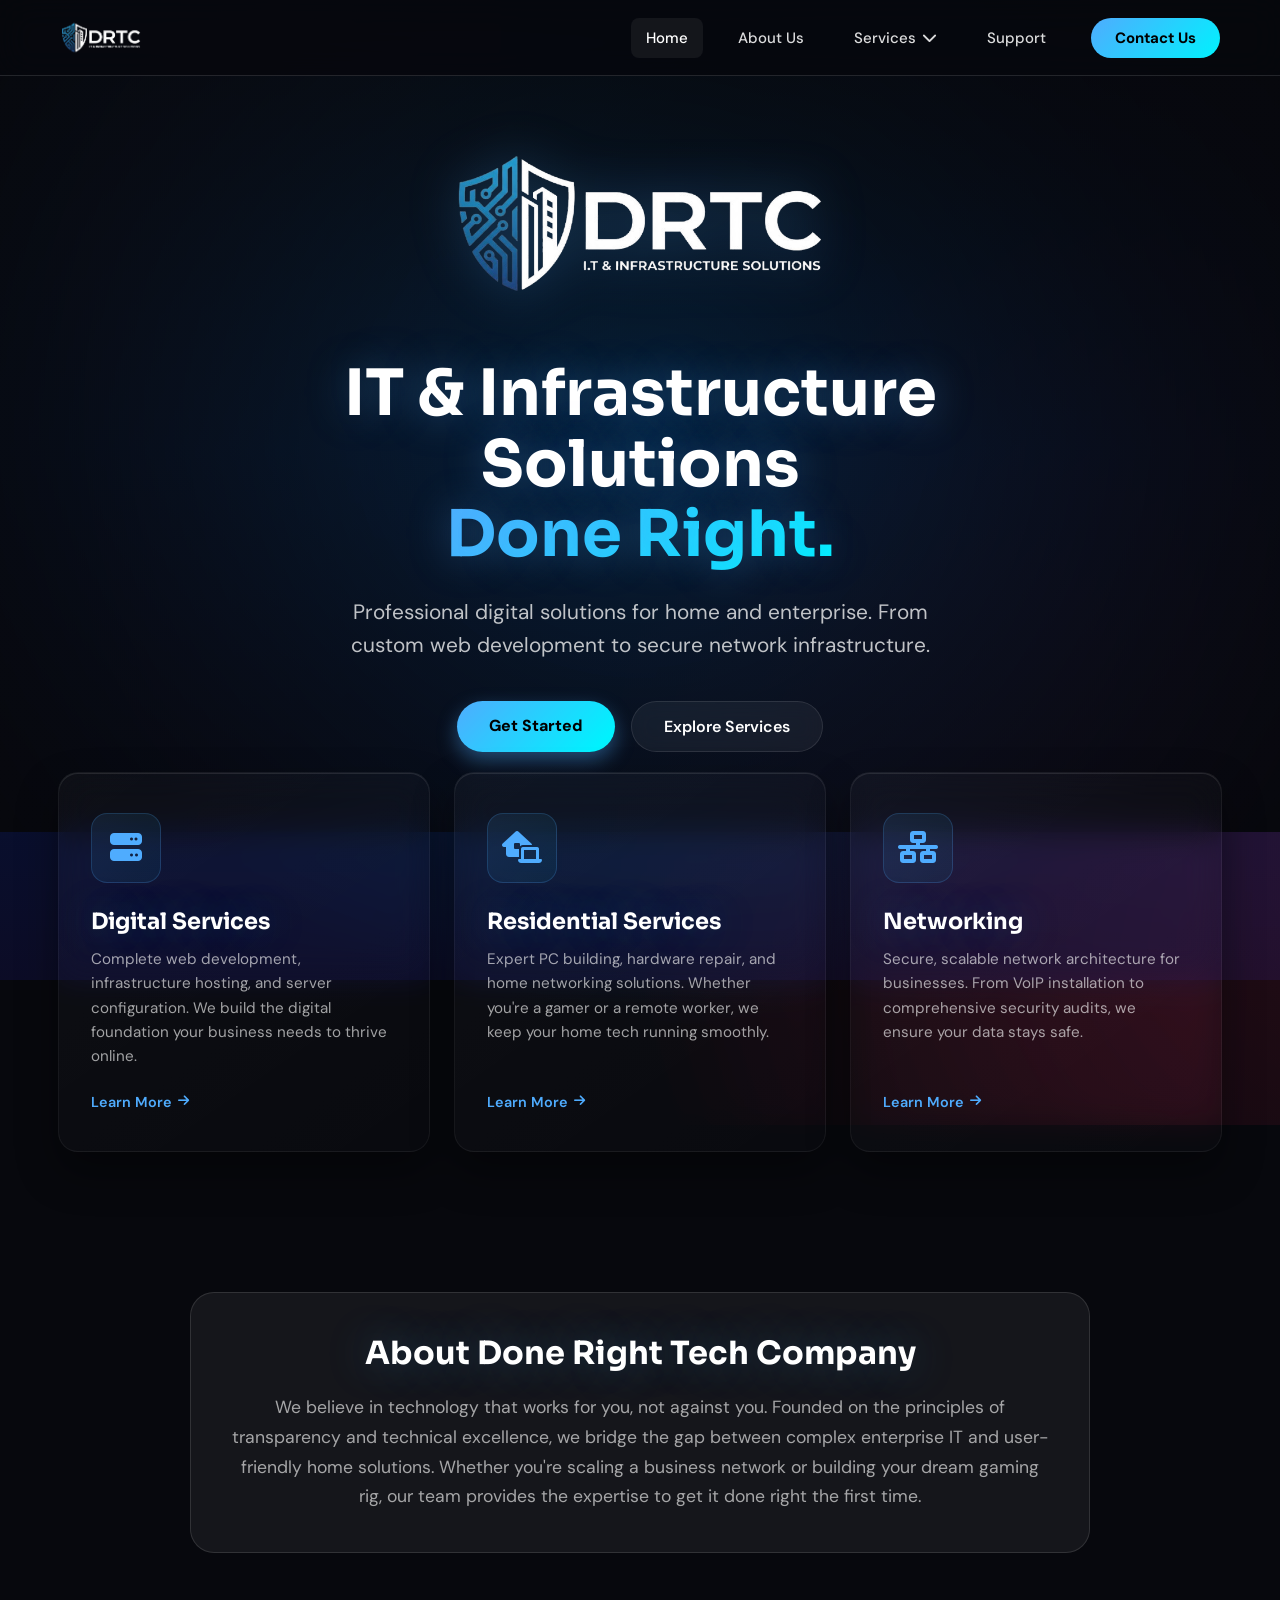
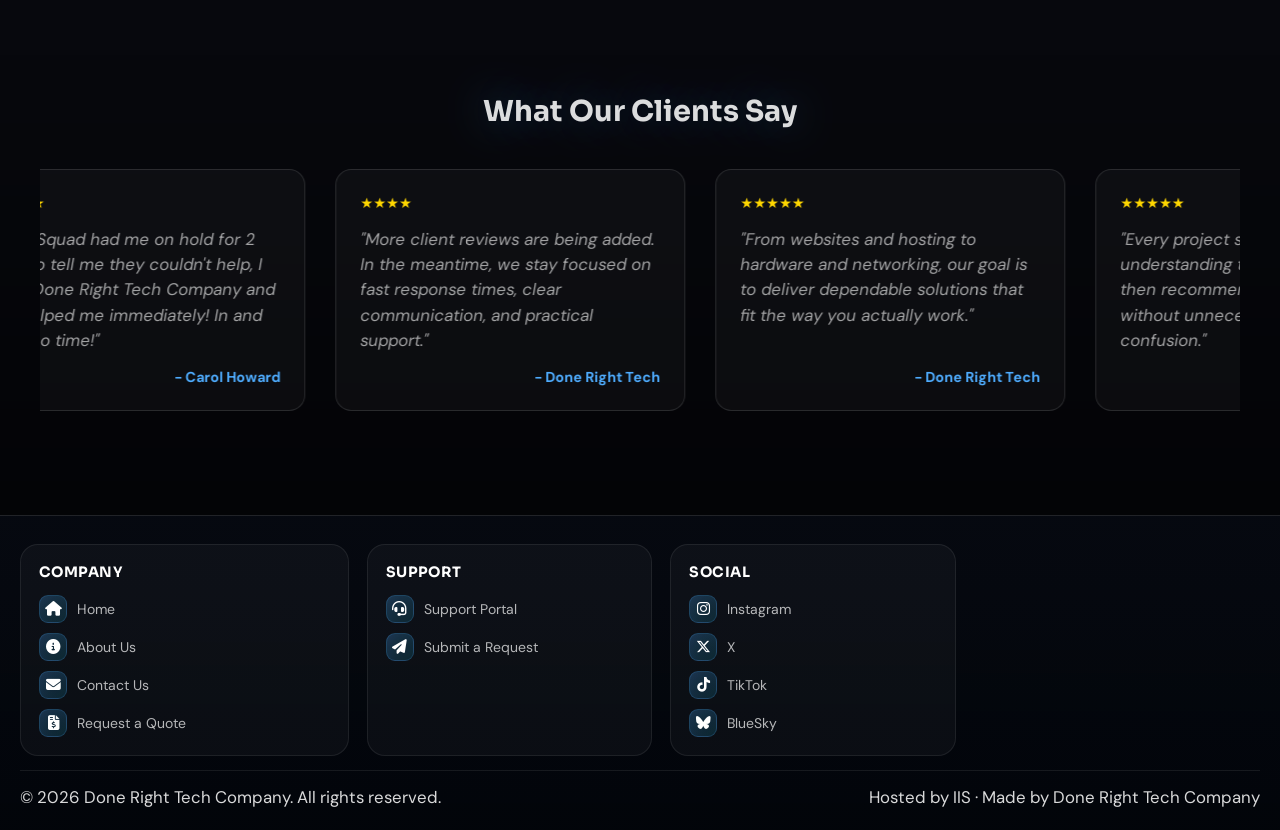
==== commit a753e289: "Update index.html" ====
--- a/index.html
+++ b/index.html
@@ -5,6 +5,7 @@
     <meta name="viewport" content="width=device-width, initial-scale=1.0">
     <meta name="description" content="Done Right Tech Company delivers professional digital solutions for home and enterprise, custom web development, secure networking, PC building, and IT support. Right here in the Province of Nova Scotia, Canada.">
     <title>Done Right Tech Company</title>
+    <link rel="icon" type="image/x-icon" href="/images/favicon.png">
     
     <!-- External Fonts & Icons -->
     <link href="https://fonts.googleapis.com/css2?family=DM+Sans:ital,opsz,wght@0,9..40,400;0,9..40,500;0,9..40,600;0,9..40,700;1,9..40,400&family=Sora:wght@400;500;600;700;800&display=swap" rel="stylesheet">
@@ -716,4 +717,4 @@
     })();
 </script>
 </body>
-</html>+</html>
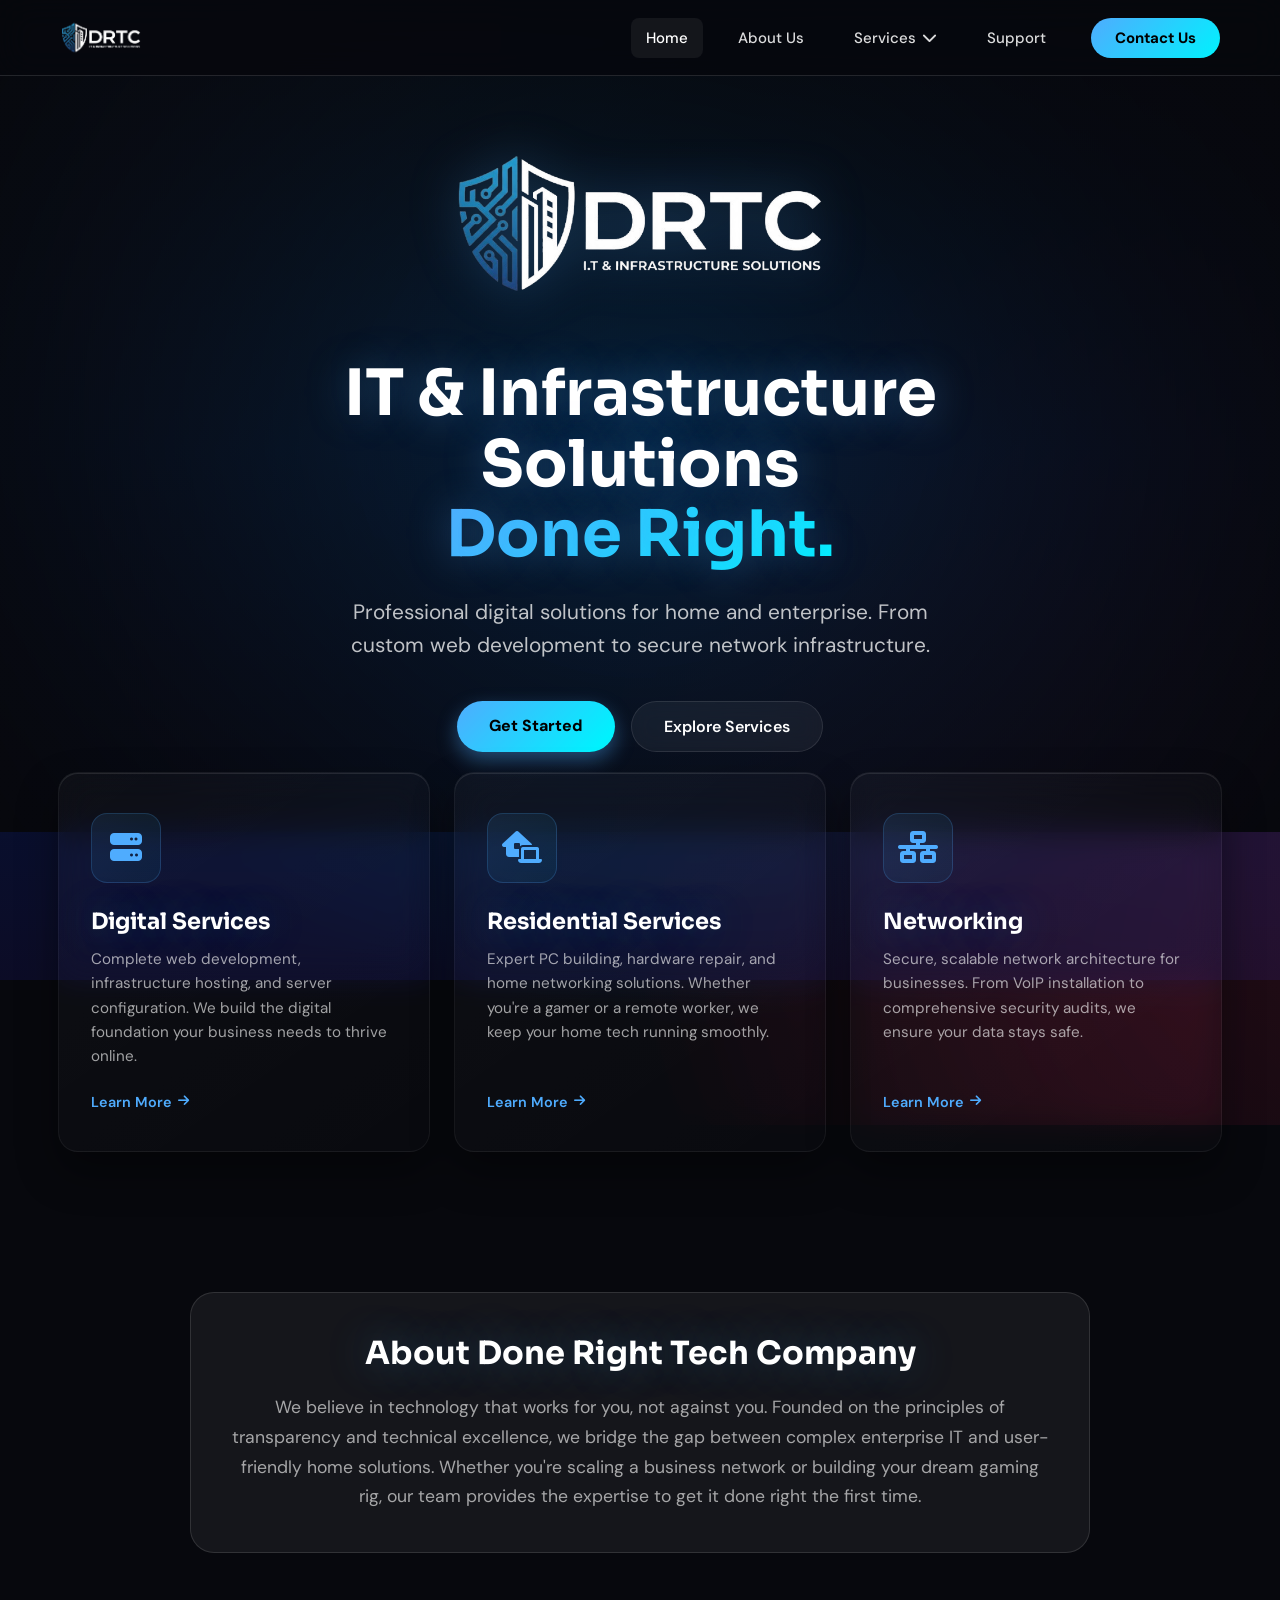
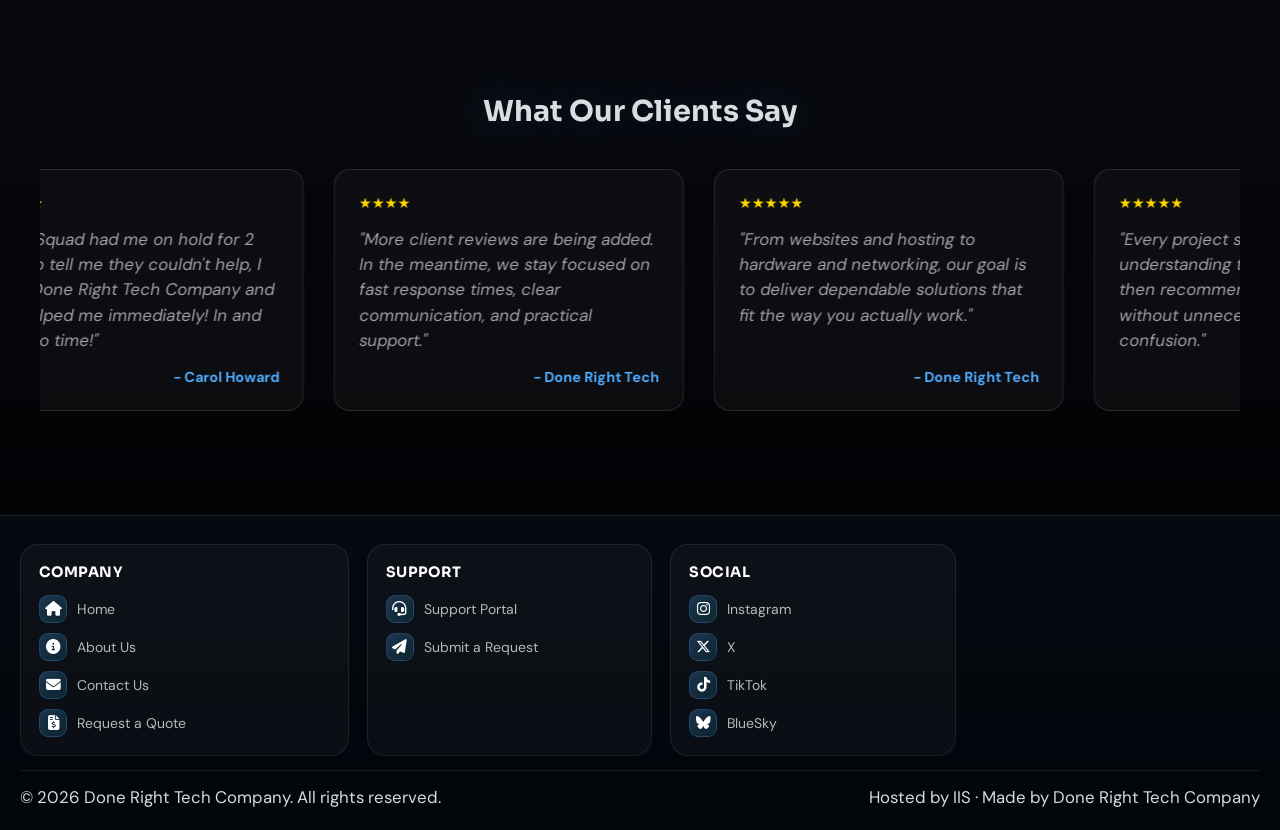
==== commit 79077dda: "Update index.html" ====
--- a/index.html
+++ b/index.html
@@ -6,6 +6,11 @@
     <meta name="description" content="Done Right Tech Company delivers professional digital solutions for home and enterprise, custom web development, secure networking, PC building, and IT support. Right here in the Province of Nova Scotia, Canada.">
     <title>Done Right Tech Company</title>
     <link rel="icon" type="image/x-icon" href="/images/favicon.png">
+    <script>
+        function goToPage() {
+            location.replace("https://donerighttech.ca");
+        }
+    </script>
     
     <!-- External Fonts & Icons -->
     <link href="https://fonts.googleapis.com/css2?family=DM+Sans:ital,opsz,wght@0,9..40,400;0,9..40,500;0,9..40,600;0,9..40,700;1,9..40,400&family=Sora:wght@400;500;600;700;800&display=swap" rel="stylesheet">
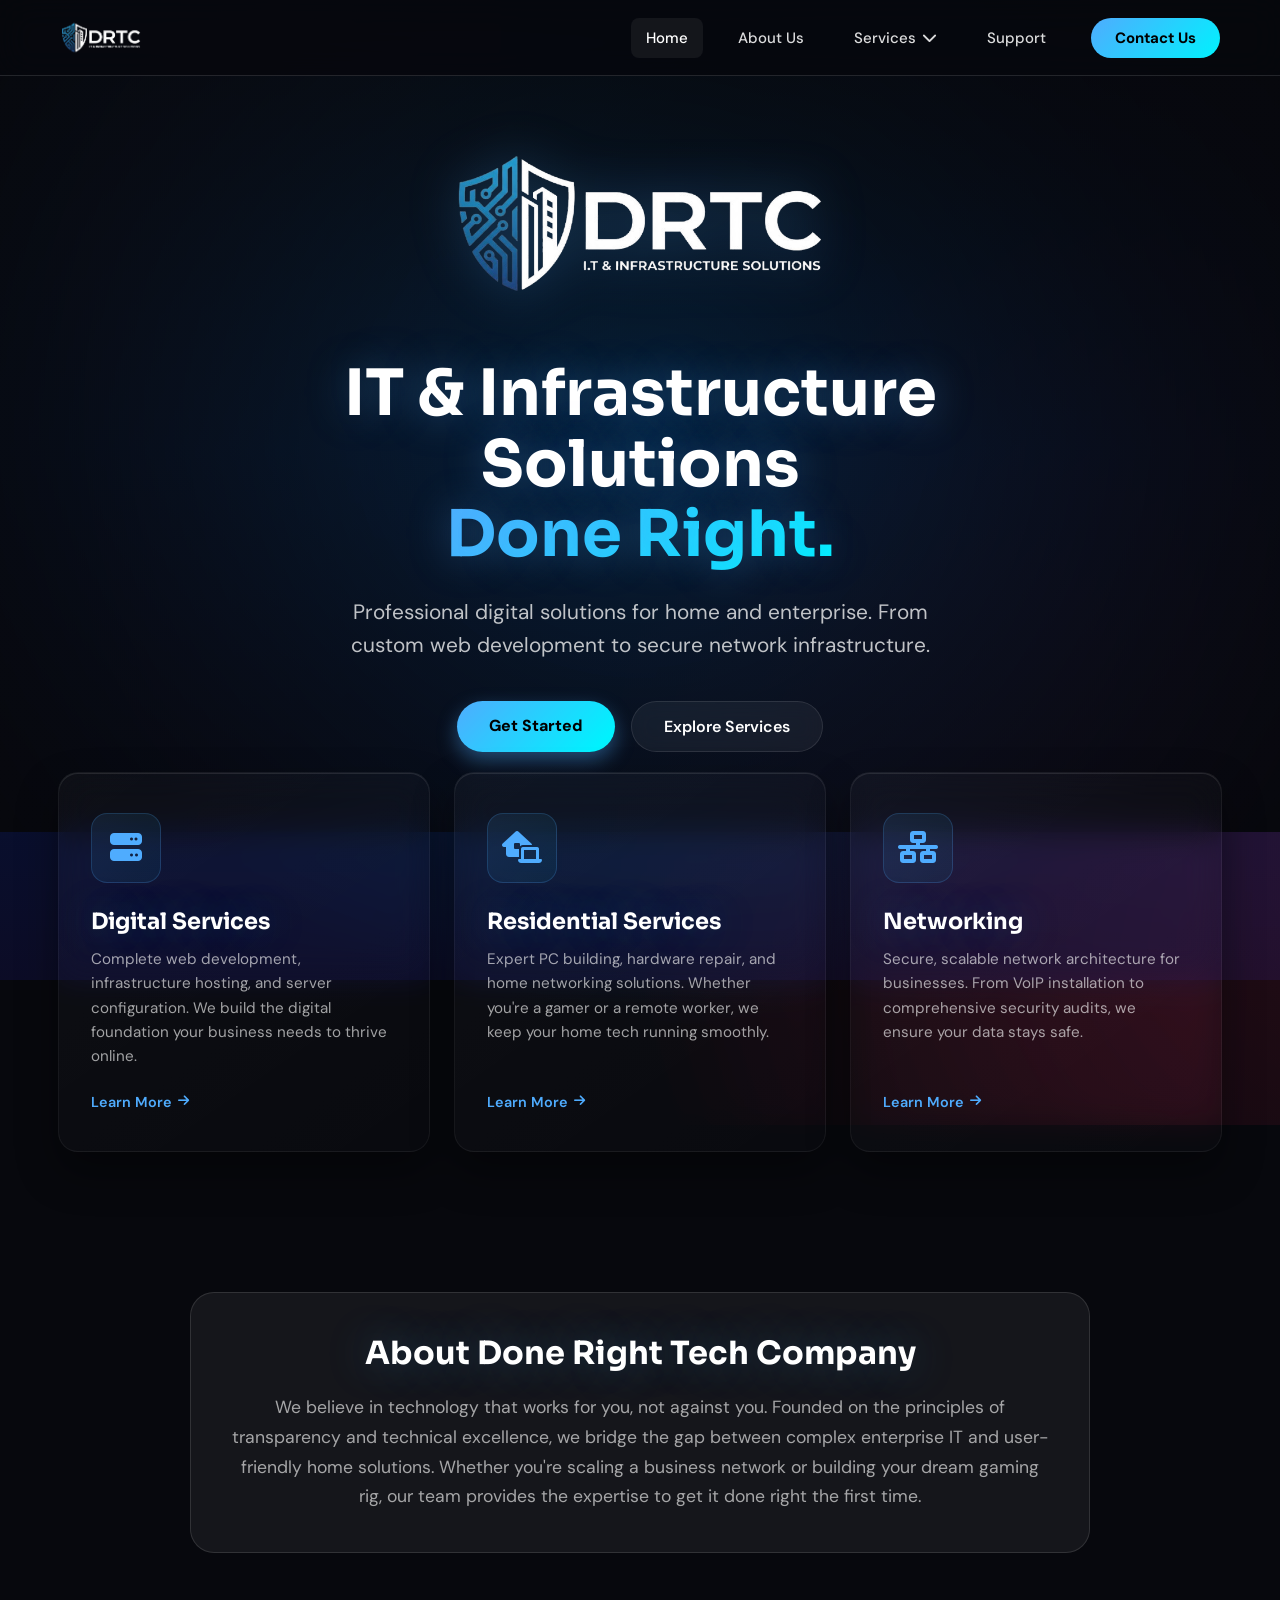
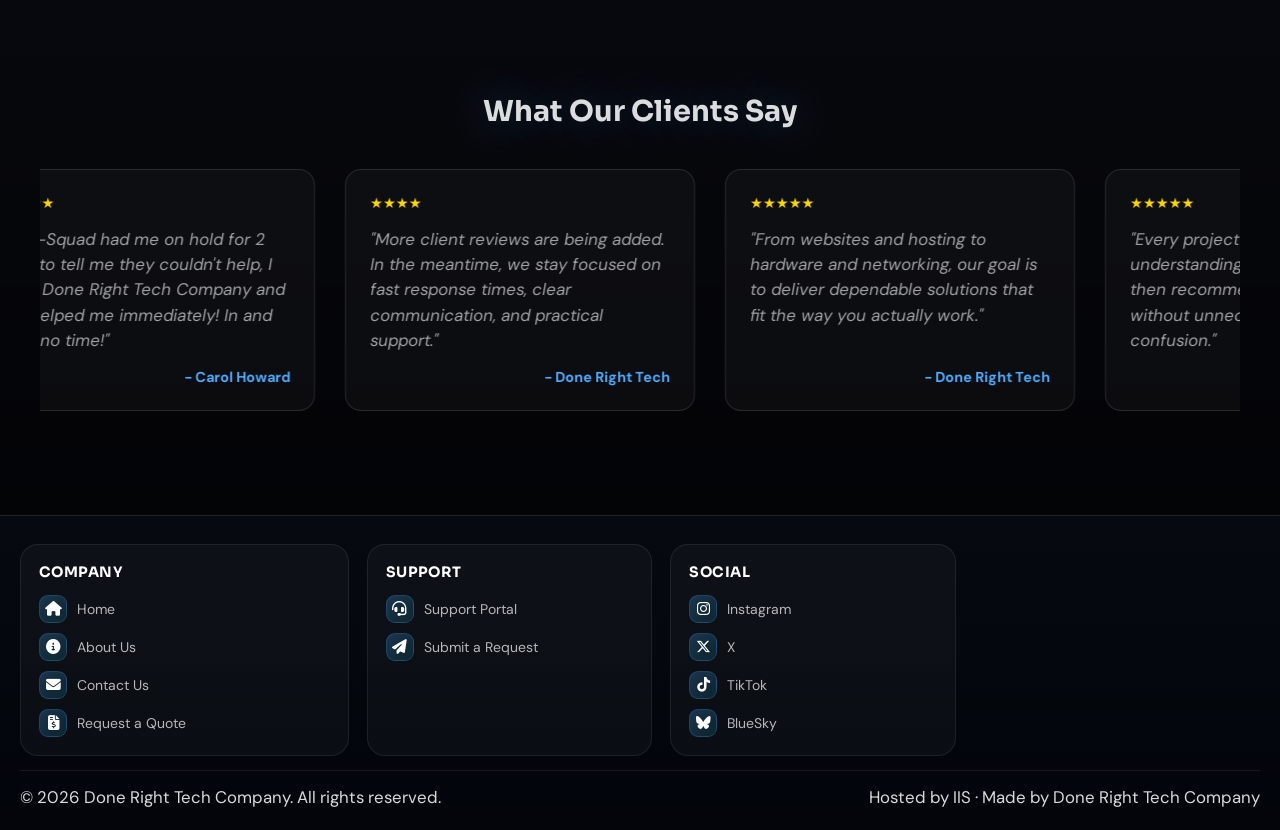
==== commit f9f61f88: "Update index.html" ====
--- a/index.html
+++ b/index.html
@@ -8,7 +8,7 @@
     <link rel="icon" type="image/x-icon" href="/images/favicon.png">
     <script>
         function goToPage() {
-            location.replace("https://donerighttech.ca");
+            window.location.replace("https://donerighttech.ca");
         }
     </script>
     
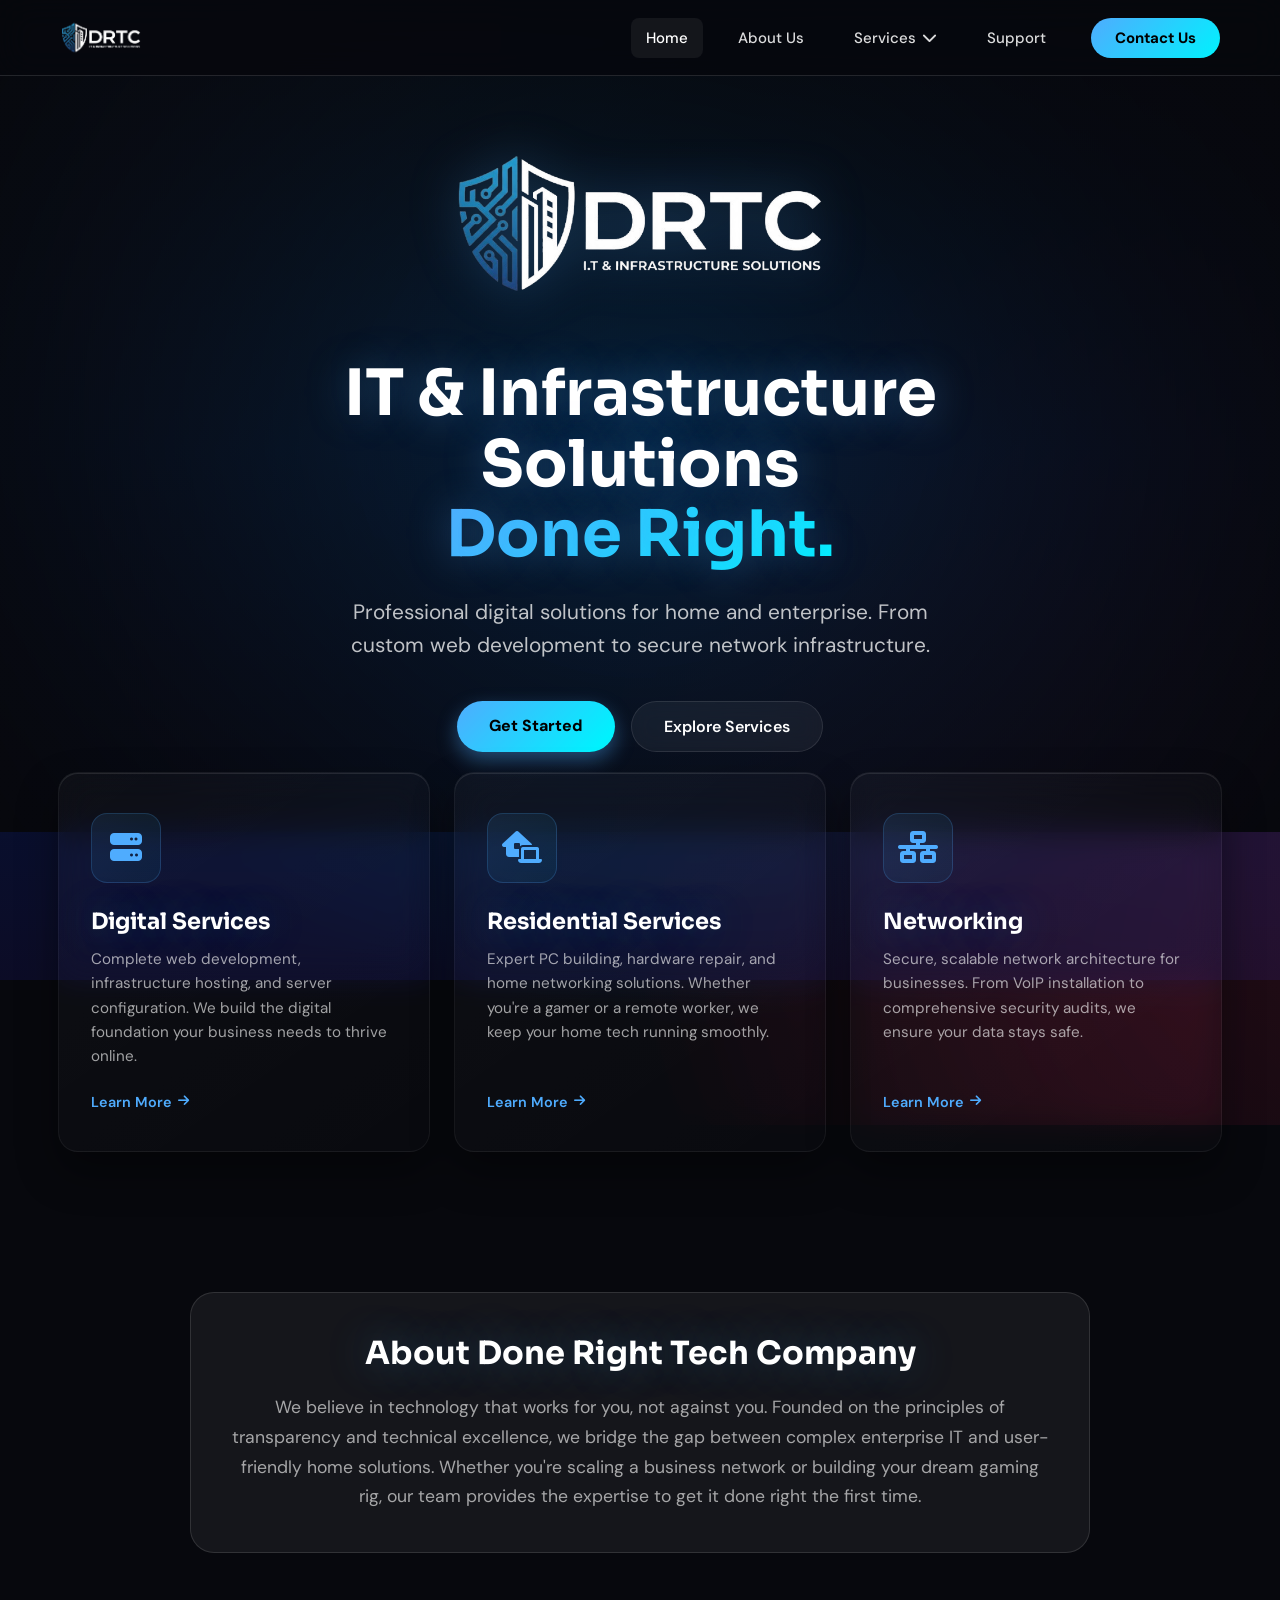
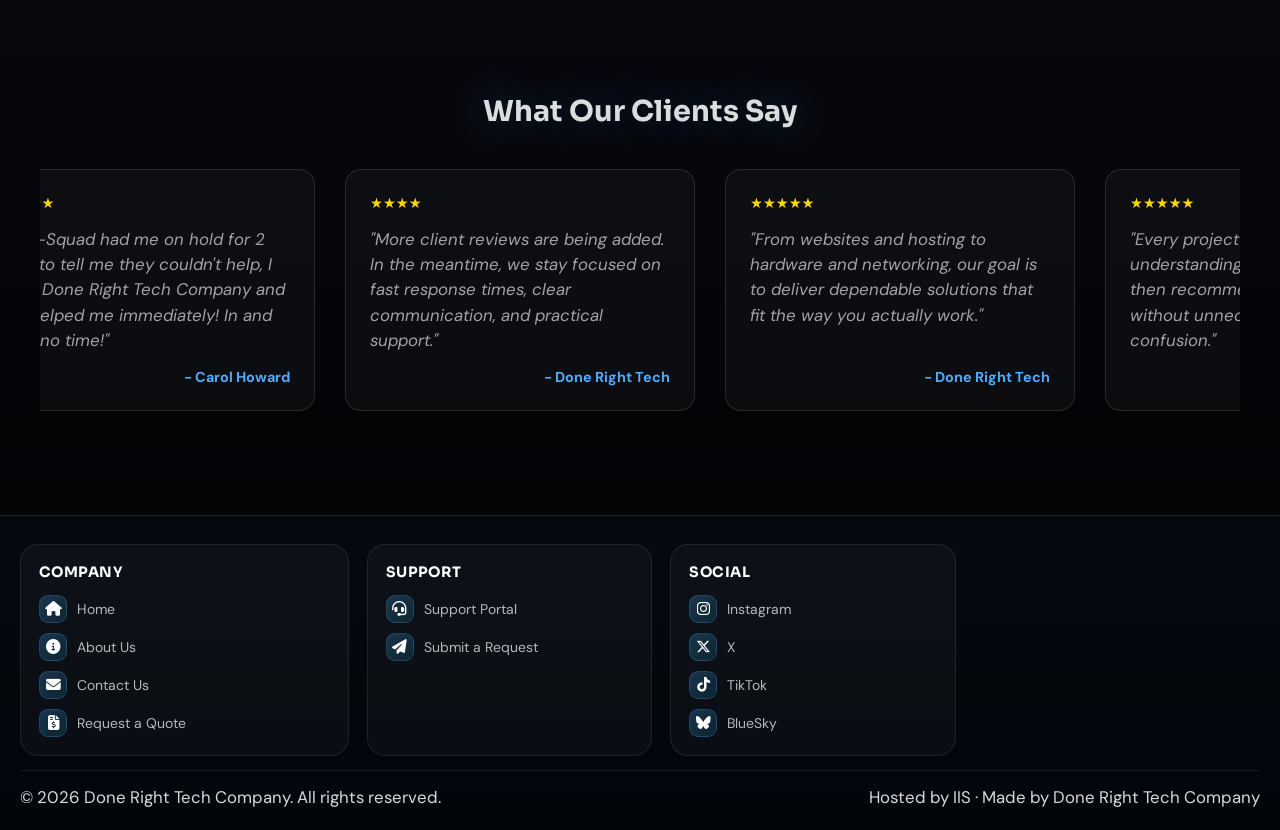
==== commit fe7ac224: "Update index.html" ====
--- a/index.html
+++ b/index.html
@@ -8,7 +8,7 @@
     <link rel="icon" type="image/x-icon" href="/images/favicon.png">
     <script>
         function goToPage() {
-            window.location.replace("https://donerighttech.ca");
+            window.location.replace("https://donerighttech.ca/maintainance.html");
         }
     </script>
     
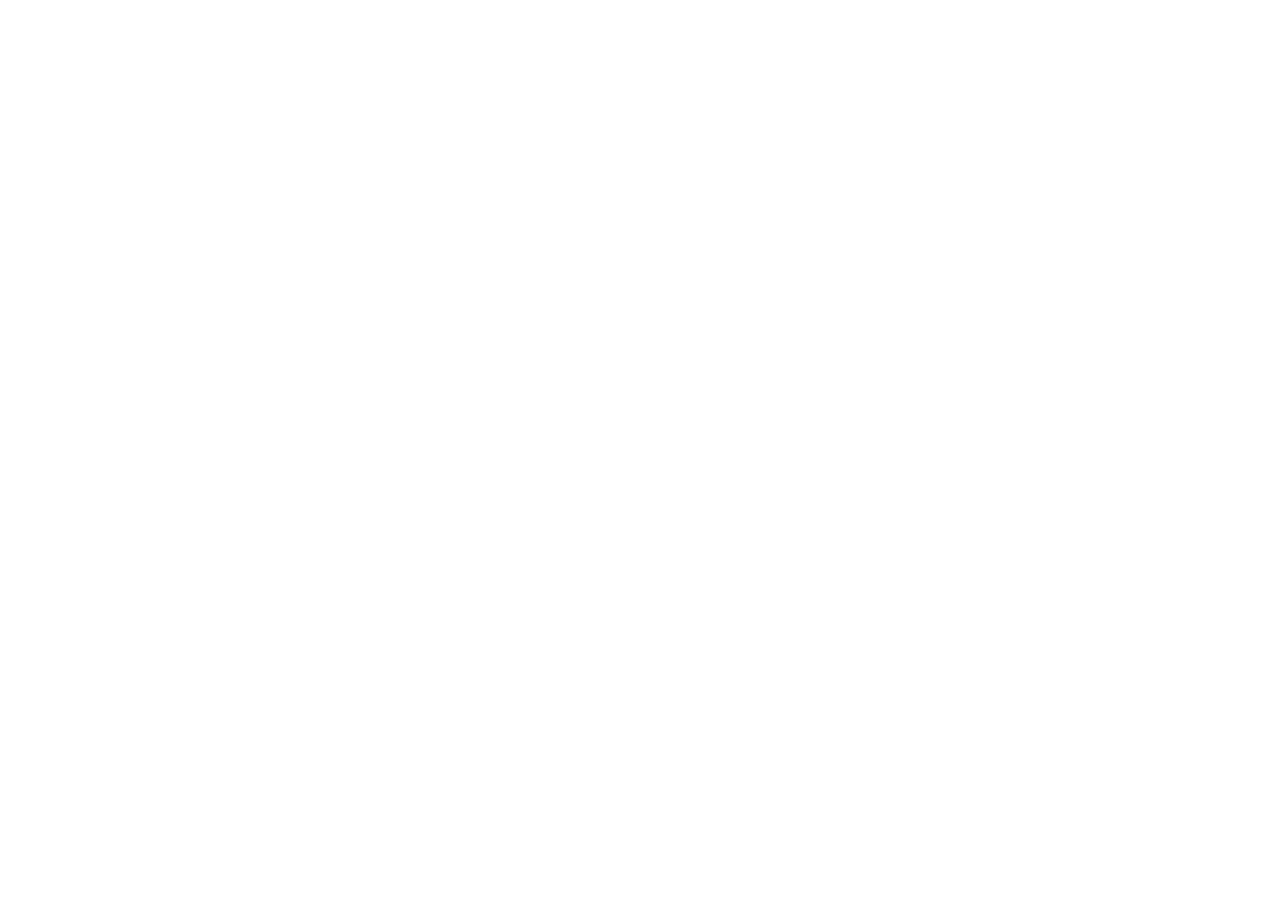
==== commit 1f92b109: "Update index.html" ====
--- a/index.html
+++ b/index.html
@@ -7,9 +7,7 @@
     <title>Done Right Tech Company</title>
     <link rel="icon" type="image/x-icon" href="/images/favicon.png">
     <script>
-        function goToPage() {
-            window.location.replace("https://donerighttech.ca/maintainance.html");
-        }
+        window.location.replace("https://donerighttech.ca/maintainance.html");
     </script>
     
     <!-- External Fonts & Icons -->
